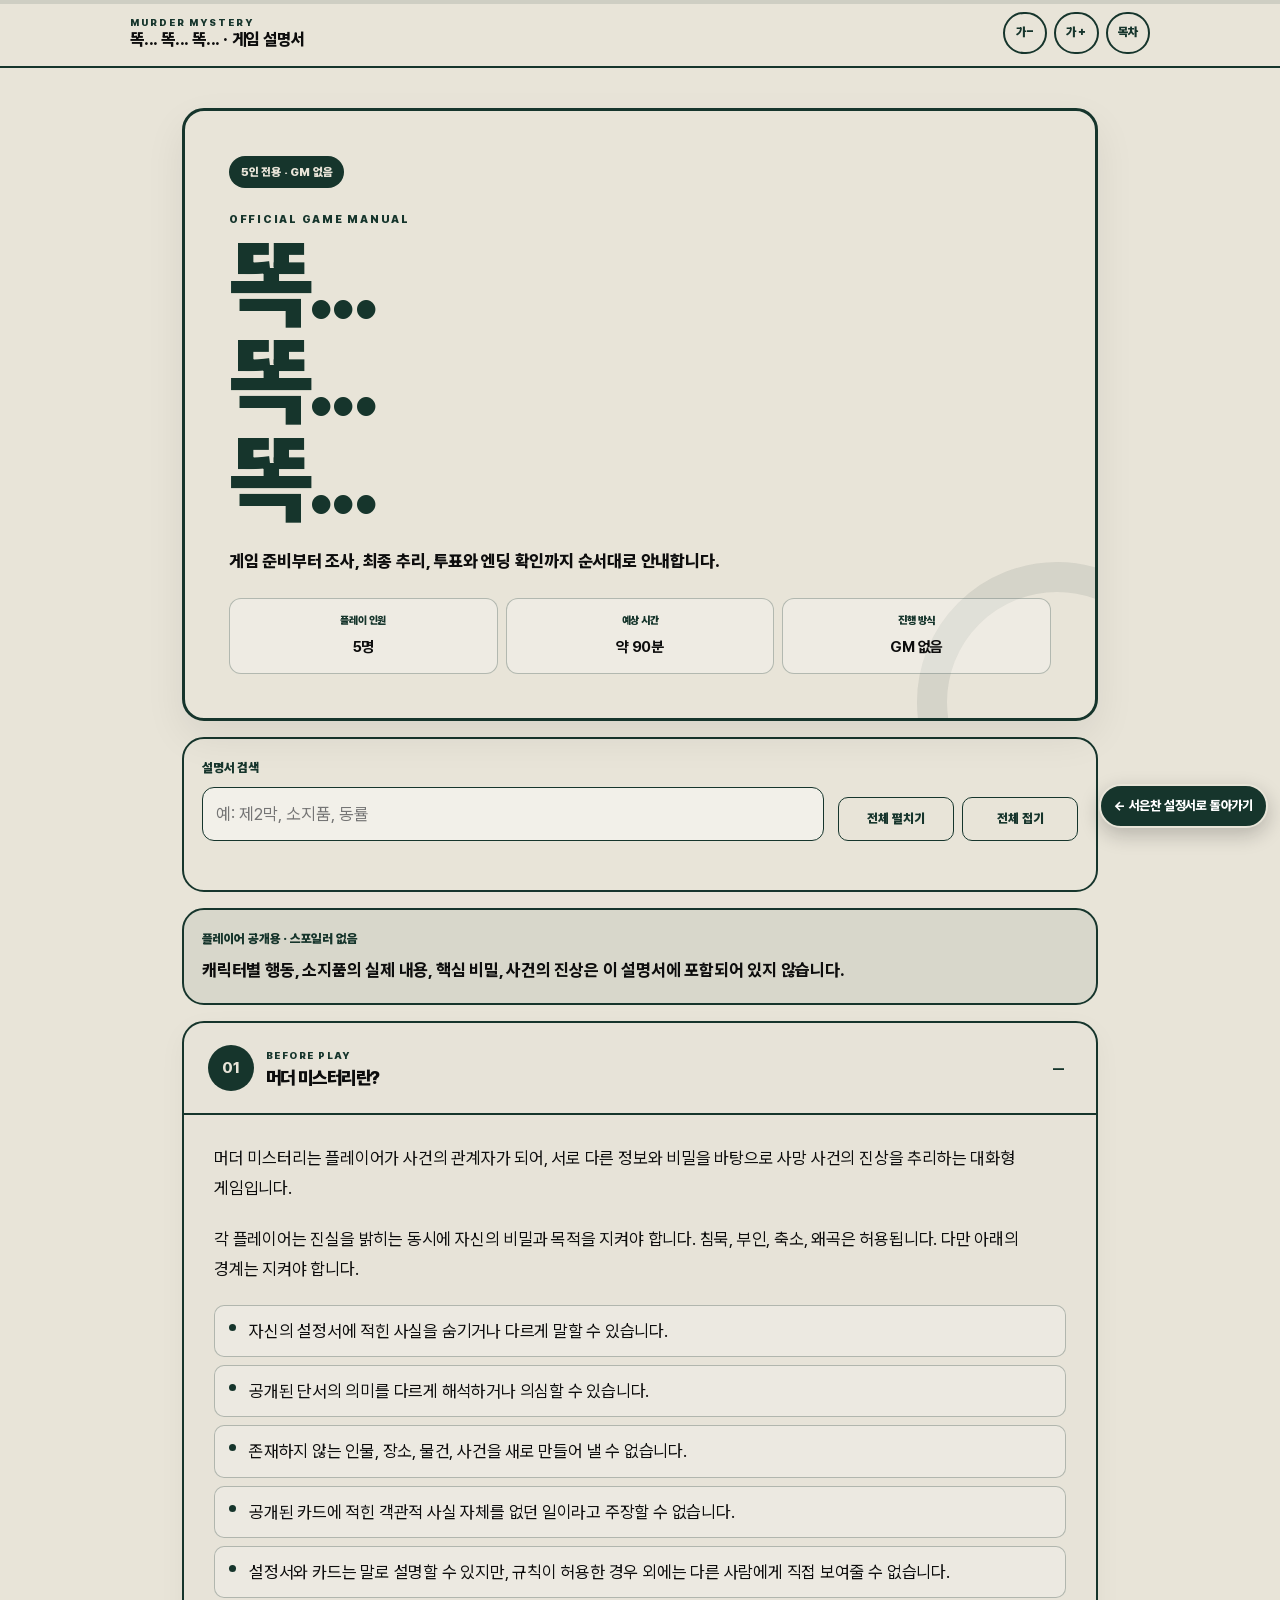
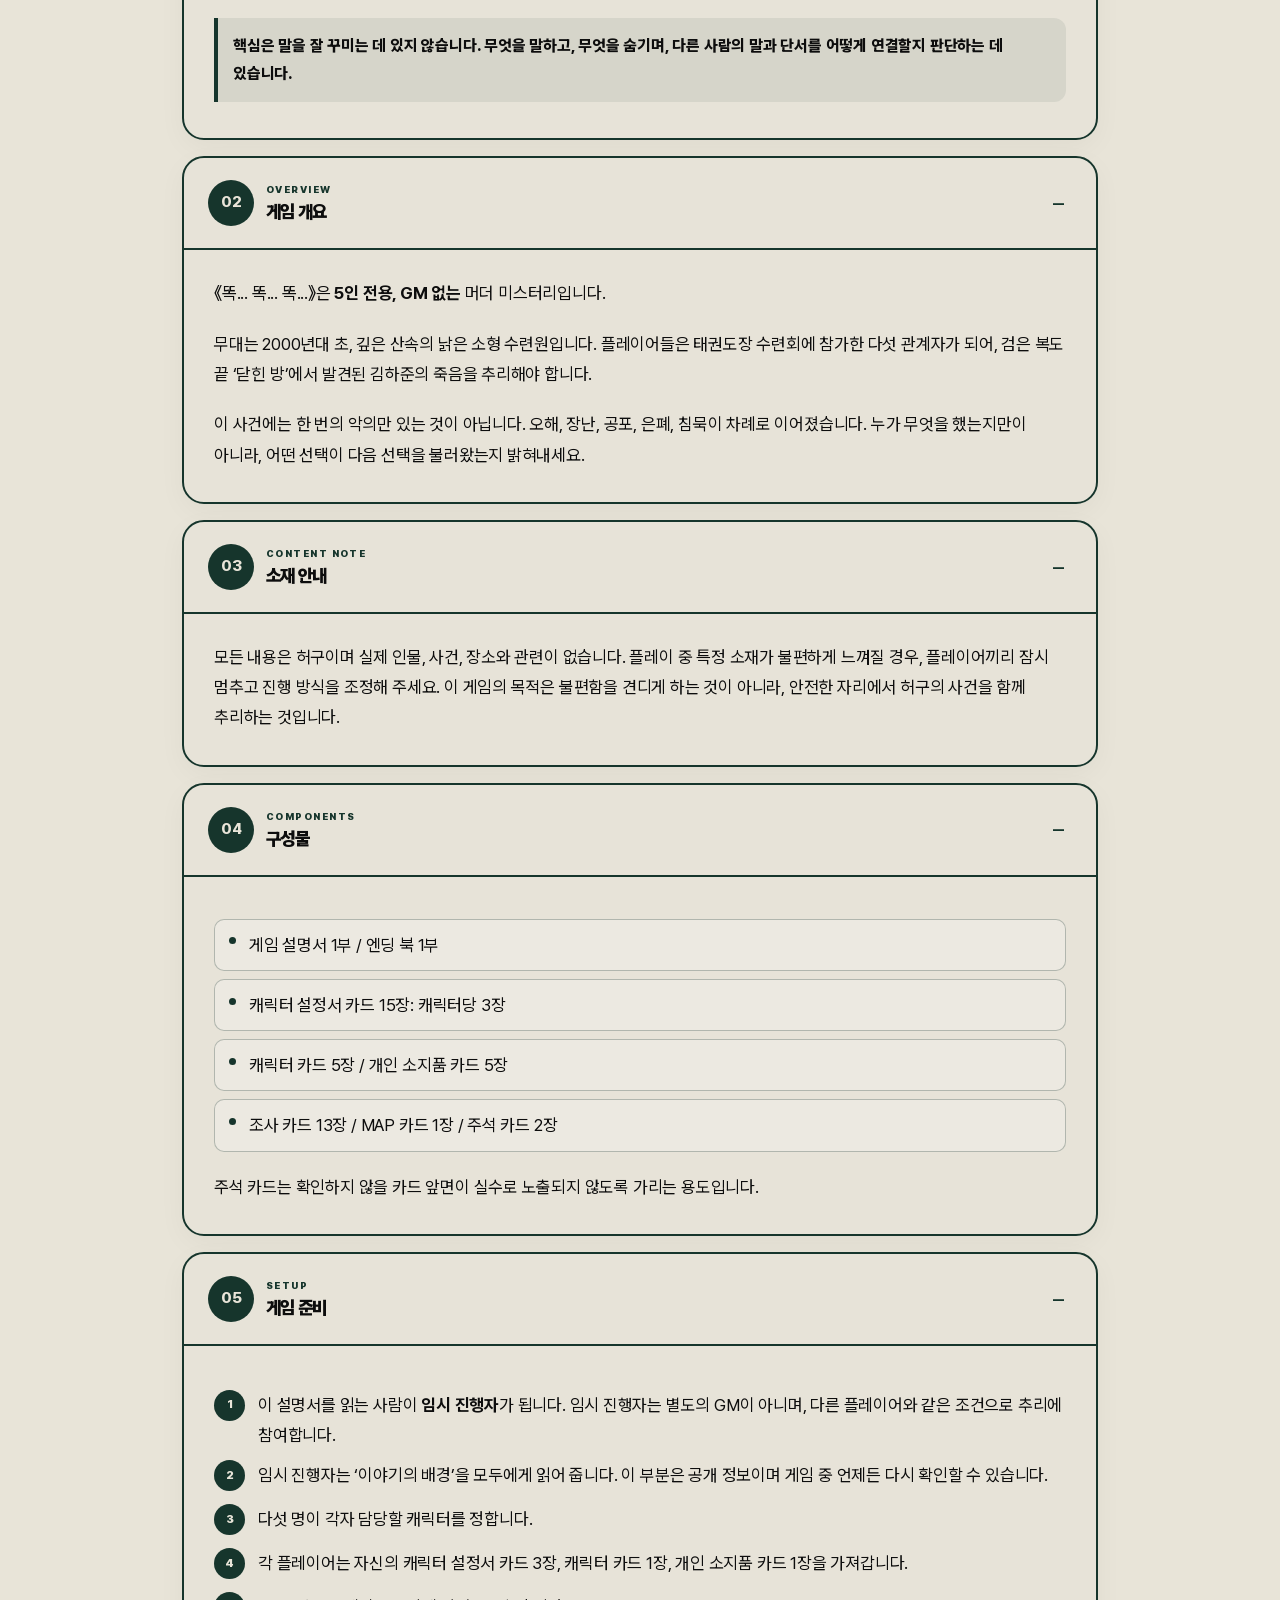
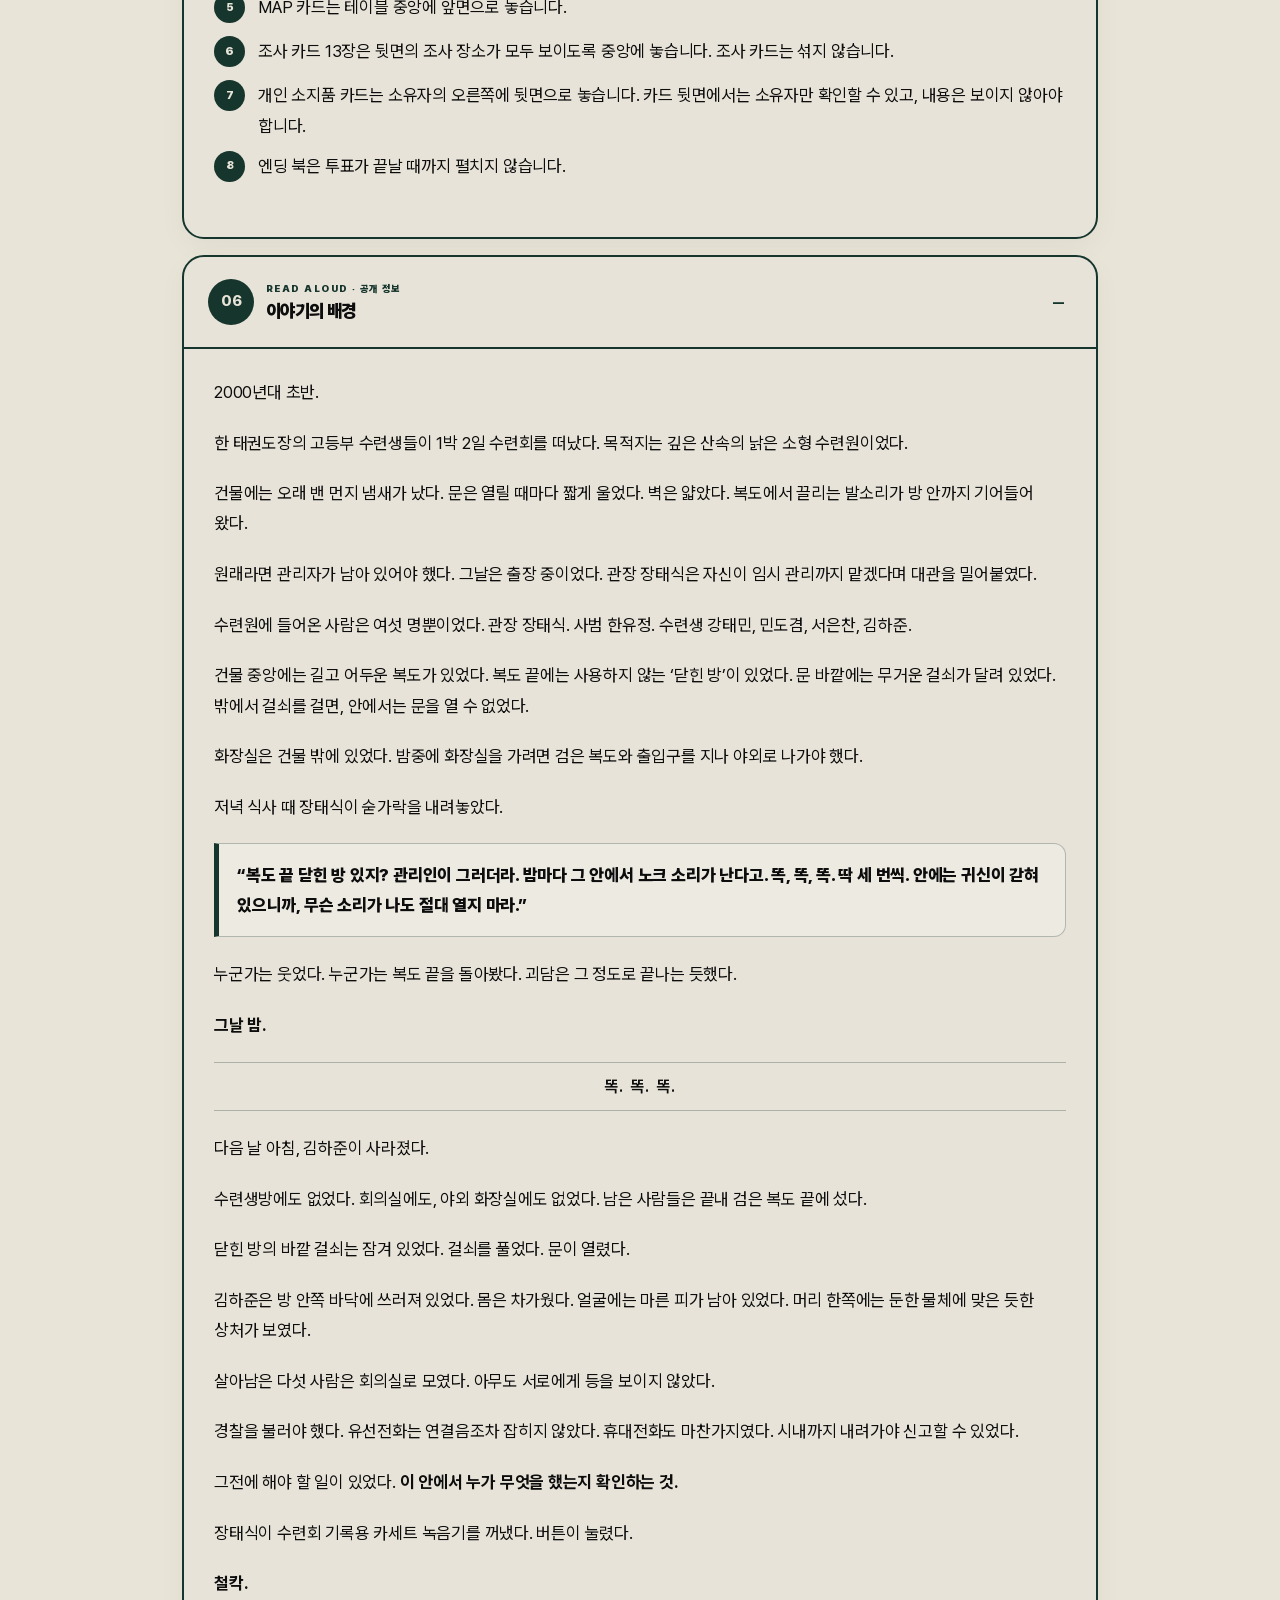
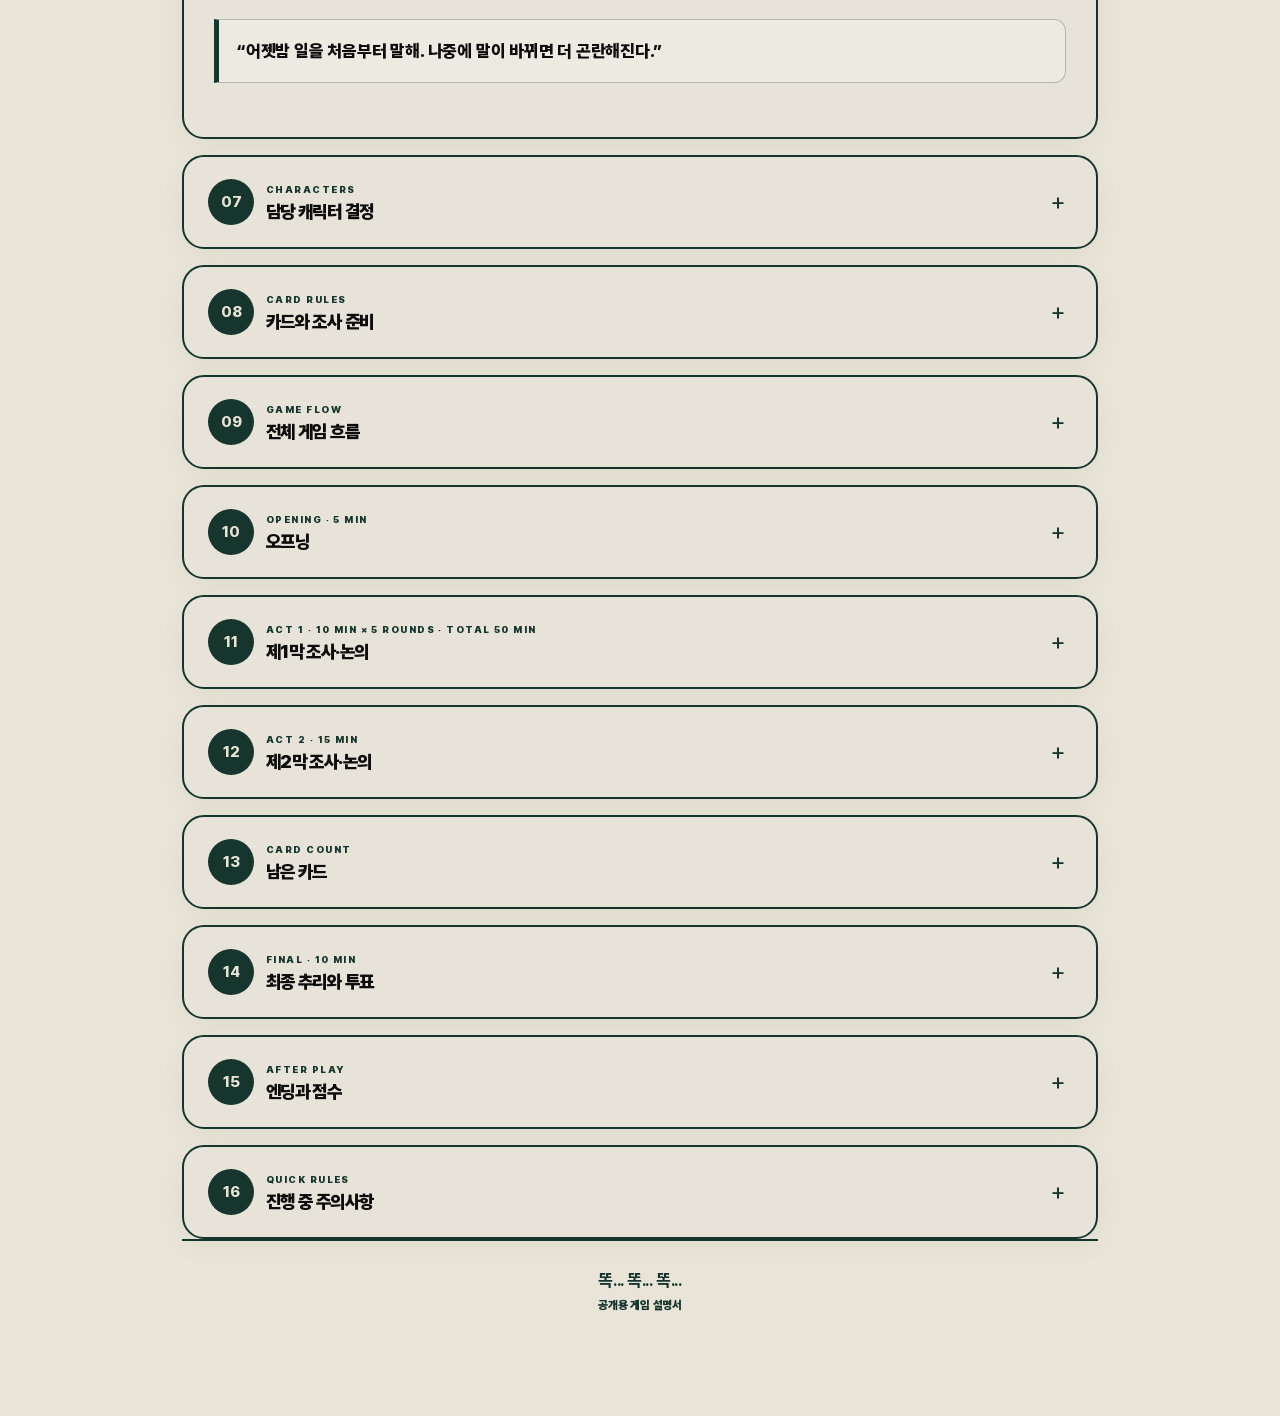
==== game-guide/index.html @ 7aa177e6 "Add files via upload" ====
<!DOCTYPE html>
<html lang="ko">
<head>
  <meta charset="UTF-8">
  <meta name="viewport" content="width=device-width, initial-scale=1, viewport-fit=cover">
  <meta name="theme-color" content="#E8E4D8">
  <meta name="color-scheme" content="light">
  <meta name="robots" content="noindex,nofollow,noarchive,nosnippet">
  <title>똑... 똑... 똑... | 게임 설명서</title>
  <meta name="description" content="5인용 GM 없는 머더 미스터리 《똑... 똑... 똑...》 공개용 모바일 게임 설명서">
  <link rel="stylesheet" href="style.css">
</head>
<body>
  <a class="character-return" id="characterReturn" href="../index.html?from=guide" aria-label="서은찬 설정서로 돌아가기">← 서은찬 설정서로 돌아가기</a>
  <div class="scroll-progress" aria-hidden="true"><div class="scroll-progress__bar" id="scrollProgress"></div></div>
  <header class="site-header">
    <div class="site-header__inner">
      <div class="brand"><span class="brand__eyebrow">MURDER MYSTERY</span><h1 class="brand__title">똑... 똑... 똑... · 게임 설명서</h1></div>
      <div class="header-actions" aria-label="읽기 설정">
        <button class="icon-button" id="fontDown" type="button" aria-label="글자 크기 줄이기">가−</button>
        <button class="icon-button" id="fontUp" type="button" aria-label="글자 크기 키우기">가＋</button>
        <button class="icon-button" id="menuToggle" type="button" aria-expanded="false" aria-controls="quickNav">목차</button>
      </div>
    </div>
  </header>
  <nav class="quick-nav" id="quickNav" aria-label="빠른 이동"><a href="#murder-mystery">머더 미스터리란?</a>
<a href="#overview">게임 개요</a>
<a href="#content-note">소재 안내</a>
<a href="#components">구성물</a>
<a href="#setup">게임 준비</a>
<a href="#story">이야기의 배경</a>
<a href="#characters">담당 캐릭터 결정</a>
<a href="#cards">카드와 조사 준비</a>
<a href="#flow">전체 게임 흐름</a>
<a href="#opening">오프닝</a>
<a href="#act-one">제1막 조사·논의</a>
<a href="#act-two">제2막 조사·논의</a>
<a href="#remaining">남은 카드</a>
<a href="#deduction-vote">최종 추리와 투표</a>
<a href="#ending-score">엔딩과 점수</a>
<a href="#important-rules">진행 중 주의사항</a></nav>
  <main class="page-shell">
    <section class="manual-hero">
      <span class="manual-hero__badge">5인 전용 · GM 없음</span>
      <p class="manual-hero__eyebrow">OFFICIAL GAME MANUAL</p>
      <h2>똑...<br>똑...<br>똑...</h2>
      <p class="manual-hero__subtitle">게임 준비부터 조사, 최종 추리, 투표와 엔딩 확인까지 순서대로 안내합니다.</p>
      <div class="manual-summary">
        <div><span>플레이 인원</span><strong>5명</strong></div>
        <div><span>예상 시간</span><strong>약 90분</strong></div>
        <div><span>진행 방식</span><strong>GM 없음</strong></div>
      </div>
    </section>
    <section class="manual-tools" aria-label="설명서 도구">
      <label class="search-box" for="manualSearch"><span>설명서 검색</span><input id="manualSearch" type="search" placeholder="예: 제2막, 소지품, 동률"></label>
      <div class="tool-buttons"><button id="expandAll" type="button">전체 펼치기</button><button id="collapseAll" type="button">전체 접기</button></div>
      <p class="search-status" id="searchStatus" aria-live="polite"></p>
    </section>
    <section class="important-note">
      <strong>플레이어 공개용 · 스포일러 없음</strong>
      <p>캐릭터별 행동, 소지품의 실제 내용, 핵심 비밀, 사건의 진상은 이 설명서에 포함되어 있지 않습니다.</p>
    </section>
    <div id="manualSections">
      <article class="manual-section" id="murder-mystery">
        <button class="section-toggle" type="button" aria-expanded="true" aria-controls="murder-mystery-content">
          <span class="section-number">01</span>
          <span class="section-title-group">
            <span class="section-kicker">BEFORE PLAY</span>
            <span class="section-title">머더 미스터리란?</span>
          </span>
          <span class="toggle-mark" aria-hidden="true">−</span>
        </button>
        <div class="section-content" id="murder-mystery-content">
          <div class="prose">
        <p>머더 미스터리는 플레이어가 사건의 관계자가 되어, 서로 다른 정보와 비밀을 바탕으로 사망 사건의 진상을 추리하는 대화형 게임입니다.</p>
        <p>각 플레이어는 진실을 밝히는 동시에 자신의 비밀과 목적을 지켜야 합니다. 침묵, 부인, 축소, 왜곡은 허용됩니다. 다만 아래의 경계는 지켜야 합니다.</p>
        <ul class="manual-list">
          <li>자신의 설정서에 적힌 사실을 숨기거나 다르게 말할 수 있습니다.</li>
          <li>공개된 단서의 의미를 다르게 해석하거나 의심할 수 있습니다.</li>
          <li>존재하지 않는 인물, 장소, 물건, 사건을 새로 만들어 낼 수 없습니다.</li>
          <li>공개된 카드에 적힌 객관적 사실 자체를 없던 일이라고 주장할 수 없습니다.</li>
          <li>설정서와 카드는 말로 설명할 수 있지만, 규칙이 허용한 경우 외에는 다른 사람에게 직접 보여줄 수 없습니다.</li>
        </ul>
        <div class="rule-callout">핵심은 말을 잘 꾸미는 데 있지 않습니다. 무엇을 말하고, 무엇을 숨기며, 다른 사람의 말과 단서를 어떻게 연결할지 판단하는 데 있습니다.</div></div>
        </div>
      </article>

      <article class="manual-section" id="overview">
        <button class="section-toggle" type="button" aria-expanded="true" aria-controls="overview-content">
          <span class="section-number">02</span>
          <span class="section-title-group">
            <span class="section-kicker">OVERVIEW</span>
            <span class="section-title">게임 개요</span>
          </span>
          <span class="toggle-mark" aria-hidden="true">−</span>
        </button>
        <div class="section-content" id="overview-content">
          <div class="prose">
        <p>《똑... 똑... 똑...》은 <strong>5인 전용, GM 없는</strong> 머더 미스터리입니다.</p>
        <p>무대는 2000년대 초, 깊은 산속의 낡은 소형 수련원입니다. 플레이어들은 태권도장 수련회에 참가한 다섯 관계자가 되어, 검은 복도 끝 ‘닫힌 방’에서 발견된 김하준의 죽음을 추리해야 합니다.</p>
        <p>이 사건에는 한 번의 악의만 있는 것이 아닙니다. 오해, 장난, 공포, 은폐, 침묵이 차례로 이어졌습니다. 누가 무엇을 했는지만이 아니라, 어떤 선택이 다음 선택을 불러왔는지 밝혀내세요.</p></div>
        </div>
      </article>

      <article class="manual-section" id="content-note">
        <button class="section-toggle" type="button" aria-expanded="true" aria-controls="content-note-content">
          <span class="section-number">03</span>
          <span class="section-title-group">
            <span class="section-kicker">CONTENT NOTE</span>
            <span class="section-title">소재 안내</span>
          </span>
          <span class="toggle-mark" aria-hidden="true">−</span>
        </button>
        <div class="section-content" id="content-note-content">
          <div class="prose">
        <p>모든 내용은 허구이며 실제 인물, 사건, 장소와 관련이 없습니다. 플레이 중 특정 소재가 불편하게 느껴질 경우, 플레이어끼리 잠시 멈추고 진행 방식을 조정해 주세요. 이 게임의 목적은 불편함을 견디게 하는 것이 아니라, 안전한 자리에서 허구의 사건을 함께 추리하는 것입니다.</p></div>
        </div>
      </article>

      <article class="manual-section" id="components">
        <button class="section-toggle" type="button" aria-expanded="true" aria-controls="components-content">
          <span class="section-number">04</span>
          <span class="section-title-group">
            <span class="section-kicker">COMPONENTS</span>
            <span class="section-title">구성물</span>
          </span>
          <span class="toggle-mark" aria-hidden="true">−</span>
        </button>
        <div class="section-content" id="components-content">
          <div class="prose">
        <ul class="manual-list">
          <li>게임 설명서 1부 / 엔딩 북 1부</li>
          <li>캐릭터 설정서 카드 15장: 캐릭터당 3장</li>
          <li>캐릭터 카드 5장 / 개인 소지품 카드 5장</li>
          <li>조사 카드 13장 / MAP 카드 1장 / 주석 카드 2장</li>
        </ul>
        <p>주석 카드는 확인하지 않을 카드 앞면이 실수로 노출되지 않도록 가리는 용도입니다.</p></div>
        </div>
      </article>

      <article class="manual-section" id="setup">
        <button class="section-toggle" type="button" aria-expanded="true" aria-controls="setup-content">
          <span class="section-number">05</span>
          <span class="section-title-group">
            <span class="section-kicker">SETUP</span>
            <span class="section-title">게임 준비</span>
          </span>
          <span class="toggle-mark" aria-hidden="true">−</span>
        </button>
        <div class="section-content" id="setup-content">
          <div class="prose">
        <ol class="numbered-list">
          <li>이 설명서를 읽는 사람이 <strong>임시 진행자</strong>가 됩니다. 임시 진행자는 별도의 GM이 아니며, 다른 플레이어와 같은 조건으로 추리에 참여합니다.</li>
          <li>임시 진행자는 ‘이야기의 배경’을 모두에게 읽어 줍니다. 이 부분은 공개 정보이며 게임 중 언제든 다시 확인할 수 있습니다.</li>
          <li>다섯 명이 각자 담당할 캐릭터를 정합니다.</li>
          <li>각 플레이어는 자신의 캐릭터 설정서 카드 3장, 캐릭터 카드 1장, 개인 소지품 카드 1장을 가져갑니다.</li>
          <li>MAP 카드는 테이블 중앙에 앞면으로 놓습니다.</li>
          <li>조사 카드 13장은 뒷면의 조사 장소가 모두 보이도록 중앙에 놓습니다. 조사 카드는 섞지 않습니다.</li>
          <li>개인 소지품 카드는 소유자의 오른쪽에 뒷면으로 놓습니다. 카드 뒷면에서는 소유자만 확인할 수 있고, 내용은 보이지 않아야 합니다.</li>
          <li>엔딩 북은 투표가 끝날 때까지 펼치지 않습니다.</li>
        </ol></div>
        </div>
      </article>

      <article class="manual-section" id="story">
        <button class="section-toggle" type="button" aria-expanded="true" aria-controls="story-content">
          <span class="section-number">06</span>
          <span class="section-title-group">
            <span class="section-kicker">READ ALOUD · 공개 정보</span>
            <span class="section-title">이야기의 배경</span>
          </span>
          <span class="toggle-mark" aria-hidden="true">−</span>
        </button>
        <div class="section-content" id="story-content">
          <div class="prose">
        <div class="story">
          <p>2000년대 초반.</p>
          <p>한 태권도장의 고등부 수련생들이 1박 2일 수련회를 떠났다. 목적지는 깊은 산속의 낡은 소형 수련원이었다.</p>
          <p>건물에는 오래 밴 먼지 냄새가 났다. 문은 열릴 때마다 짧게 울었다. 벽은 얇았다. 복도에서 끌리는 발소리가 방 안까지 기어들어 왔다.</p>
          <p>원래라면 관리자가 남아 있어야 했다. 그날은 출장 중이었다. 관장 장태식은 자신이 임시 관리까지 맡겠다며 대관을 밀어붙였다.</p>
          <p>수련원에 들어온 사람은 여섯 명뿐이었다. 관장 장태식. 사범 한유정. 수련생 강태민, 민도겸, 서은찬, 김하준.</p>
          <p>건물 중앙에는 길고 어두운 복도가 있었다. 복도 끝에는 사용하지 않는 ‘닫힌 방’이 있었다. 문 바깥에는 무거운 걸쇠가 달려 있었다. 밖에서 걸쇠를 걸면, 안에서는 문을 열 수 없었다.</p>
          <p>화장실은 건물 밖에 있었다. 밤중에 화장실을 가려면 검은 복도와 출입구를 지나 야외로 나가야 했다.</p>
          <p>저녁 식사 때 장태식이 숟가락을 내려놓았다.</p>
          <blockquote>“복도 끝 닫힌 방 있지? 관리인이 그러더라. 밤마다 그 안에서 노크 소리가 난다고. 똑, 똑, 똑. 딱 세 번씩. 안에는 귀신이 갇혀 있으니까, 무슨 소리가 나도 절대 열지 마라.”</blockquote>
          <p>누군가는 웃었다. 누군가는 복도 끝을 돌아봤다. 괴담은 그 정도로 끝나는 듯했다.</p>
          <p><strong>그날 밤.</strong></p>
          <p class="story-knock" aria-label="똑. 똑. 똑.">똑. 똑. 똑.</p>
          <p>다음 날 아침, 김하준이 사라졌다.</p>
          <p>수련생방에도 없었다. 회의실에도, 야외 화장실에도 없었다. 남은 사람들은 끝내 검은 복도 끝에 섰다.</p>
          <p>닫힌 방의 바깥 걸쇠는 잠겨 있었다. 걸쇠를 풀었다. 문이 열렸다.</p>
          <p>김하준은 방 안쪽 바닥에 쓰러져 있었다. 몸은 차가웠다. 얼굴에는 마른 피가 남아 있었다. 머리 한쪽에는 둔한 물체에 맞은 듯한 상처가 보였다.</p>
          <p>살아남은 다섯 사람은 회의실로 모였다. 아무도 서로에게 등을 보이지 않았다.</p>
          <p>경찰을 불러야 했다. 유선전화는 연결음조차 잡히지 않았다. 휴대전화도 마찬가지였다. 시내까지 내려가야 신고할 수 있었다.</p>
          <p>그전에 해야 할 일이 있었다. <strong>이 안에서 누가 무엇을 했는지 확인하는 것.</strong></p>
          <p>장태식이 수련회 기록용 카세트 녹음기를 꺼냈다. 버튼이 눌렸다.</p>
          <p><strong>철칵.</strong></p>
          <blockquote>“어젯밤 일을 처음부터 말해. 나중에 말이 바뀌면 더 곤란해진다.”</blockquote>
        </div></div>
        </div>
      </article>

      <article class="manual-section" id="characters">
        <button class="section-toggle" type="button" aria-expanded="false" aria-controls="characters-content">
          <span class="section-number">07</span>
          <span class="section-title-group">
            <span class="section-kicker">CHARACTERS</span>
            <span class="section-title">담당 캐릭터 결정</span>
          </span>
          <span class="toggle-mark" aria-hidden="true">+</span>
        </button>
        <div class="section-content" id="characters-content" hidden>
          <div class="prose">
        <p>아래 다섯 캐릭터 중 각자 한 명을 담당합니다. 희망 캐릭터가 겹치면 상의하여 정하고, 합의가 어렵다면 무작위로 정합니다.</p>
        <ul class="manual-list">
          <li><strong>강태민</strong> / 남성 / 18세 / 태권도장 수련생 / 분위기를 주도하는 고등부 수련생</li>
          <li><strong>민도겸</strong> / 남성 / 18세 / 태권도장 수련생 / 중심 인물의 곁에서 조용히 분위기를 따르는 학생</li>
          <li><strong>서은찬</strong> / 남성 / 17세 / 태권도장 수련생 / 불안이 많고 주변의 눈치를 빠르게 읽는 학생</li>
          <li><strong>한유정</strong> / 여성 / 28세 / 태권도장 사범 / 수련생들을 가장 가까이에서 지도하는 사람</li>
          <li><strong>장태식</strong> / 남성 / 45세 / 태권도장 관장 / 수련회와 시설 안전을 책임진 인솔자</li>
        </ul></div>
        </div>
      </article>

      <article class="manual-section" id="cards">
        <button class="section-toggle" type="button" aria-expanded="false" aria-controls="cards-content">
          <span class="section-number">08</span>
          <span class="section-title-group">
            <span class="section-kicker">CARD RULES</span>
            <span class="section-title">카드와 조사 준비</span>
          </span>
          <span class="toggle-mark" aria-hidden="true">+</span>
        </button>
        <div class="section-content" id="cards-content" hidden>
          <div class="prose">
        <h3>캐릭터 설정서</h3><p>각 플레이어는 자신의 캐릭터 설정서 3장을 손에 들고 진행합니다. 설정서는 언제든 다시 읽을 수 있지만 다른 사람에게 직접 보여줄 수 없습니다.</p>
        <h3>캐릭터 카드</h3><p>오프닝의 첫 진술을 읽을 때만 확인합니다. 첫 진술은 문장을 바꾸지 말고 그대로 읽습니다.</p>
        <h3>개인 소지품 카드</h3><p>소유자만 언제든 확인할 수 있습니다. 다만 조사 대상으로 선택되기 전에는 카드 앞면을 공개하거나 다른 사람에게 보여줄 수 없습니다. 소지품의 내용을 말로 설명하거나 숨기거나 왜곡하는 것은 가능합니다.</p>
        <h3>조사 카드</h3><p>뒷면에는 조사할 장소나 대상의 이름만 적혀 있고, 카드 내용은 앞면에만 있습니다. 섞지 않고 모든 플레이어가 원하는 조사 대상을 고를 수 있도록 펼쳐 놓습니다.</p>
        <div class="rule-callout"><strong>조사 카드 13장 + 개인 소지품 카드 5장 = 조사 가능 카드 18장</strong></div></div>
        </div>
      </article>

      <article class="manual-section" id="flow">
        <button class="section-toggle" type="button" aria-expanded="false" aria-controls="flow-content">
          <span class="section-number">09</span>
          <span class="section-title-group">
            <span class="section-kicker">GAME FLOW</span>
            <span class="section-title">전체 게임 흐름</span>
          </span>
          <span class="toggle-mark" aria-hidden="true">+</span>
        </button>
        <div class="section-content" id="flow-content" hidden>
          <div class="prose">
        <div class="flow-box flow-box--timeline">
          <span>오프닝 <strong>5분</strong></span><span class="flow-box__act-one">제1막 <strong>10분 × 5회</strong><small>총 50분 · 5회 모두 진행</small></span><span>제2막 <strong>15분</strong></span><span>최종 추리 <strong>5분</strong></span><span>투표 <strong>5분</strong></span><span>엔딩·점수</span>
        </div>
        <p>제한 시간은 긴장을 위한 기준입니다. 전원이 동의하면 조금 조정할 수 있습니다.</p></div>
        </div>
      </article>

      <article class="manual-section" id="opening">
        <button class="section-toggle" type="button" aria-expanded="false" aria-controls="opening-content">
          <span class="section-number">10</span>
          <span class="section-title-group">
            <span class="section-kicker">OPENING · 5 MIN</span>
            <span class="section-title">오프닝</span>
          </span>
          <span class="toggle-mark" aria-hidden="true">+</span>
        </button>
        <div class="section-content" id="opening-content" hidden>
          <div class="prose">
        <ol class="numbered-list">
          <li>모두 자신의 캐릭터 설정서 3장을 조용히 읽습니다.</li>
          <li>설정서의 원문은 다른 플레이어에게 보여주거나 그대로 낭독하지 않습니다.</li>
          <li>설정서 확인이 끝나면 캐릭터 카드의 첫 진술을 순서대로 읽습니다.</li>
          <li>첫 진술은 김하준의 시신이 발견된 직후, 각 인물이 녹음기 앞에서 한 공개 진술입니다. 문장을 바꾸지 않습니다.</li>
          <li>모든 첫 진술이 끝나면 제1막 <strong>1회차</strong>를 시작합니다.</li>
        </ol></div>
        </div>
      </article>

      <article class="manual-section" id="act-one">
        <button class="section-toggle" type="button" aria-expanded="false" aria-controls="act-one-content">
          <span class="section-number">11</span>
          <span class="section-title-group">
            <span class="section-kicker">ACT 1 · 10 MIN × 5 ROUNDS · TOTAL 50 MIN</span>
            <span class="section-title">제1막 조사·논의</span>
          </span>
          <span class="toggle-mark" aria-hidden="true">+</span>
        </button>
        <div class="section-content" id="act-one-content" hidden>
          <div class="prose">
        <div class="act-one-alert" role="note" aria-label="제1막 반복 진행 안내">
          <strong>한 번만 진행하고 제2막으로 넘어가지 마세요.</strong>
          <span>아래의 <b>10분짜리 조사·논의를 담당자를 바꾸며 총 5회 반복</b>합니다. 제1막 전체 시간은 총 50분입니다.</span>
        </div>

        <h3 class="step-heading">제1막 전체 5회차</h3>
        <div class="round-repeat-grid" aria-label="제1막 1회차부터 5회차까지">
          <div class="round-repeat-item"><strong>1회차</strong><span>10분</span></div>
          <div class="round-repeat-item"><strong>2회차</strong><span>10분</span></div>
          <div class="round-repeat-item"><strong>3회차</strong><span>10분</span></div>
          <div class="round-repeat-item"><strong>4회차</strong><span>10분</span></div>
          <div class="round-repeat-item"><strong>5회차</strong><span>10분</span></div>
        </div>
        <p class="round-repeat-caption">첫 조사 담당자를 정한 뒤, 매 회차가 끝날 때마다 시계 방향의 다음 플레이어가 담당합니다. 다섯 명 모두 한 번씩 담당해야 합니다.</p>

        <h3 class="step-heading">한 회차 10분의 진행 순서</h3>
        <ol class="round-flow-list">
          <li><span class="flow-number" aria-hidden="true">1</span><span class="flow-text">이번 회차의 조사 담당자를 확인합니다.</span></li>
          <li><span class="flow-number" aria-hidden="true">2</span><span class="flow-text">조사 담당자가 조사 가능 카드 2장을 선택합니다.</span></li>
          <li><span class="flow-number" aria-hidden="true">3</span><span class="flow-text">선택한 두 카드를 즉시 전체 공개합니다.</span></li>
          <li><span class="flow-number" aria-hidden="true">4</span><span class="flow-text">10분 중 남은 시간 동안 자유롭게 논의합니다.</span></li>
          <li><span class="flow-number" aria-hidden="true">5</span><span class="flow-text">10분이 끝나면 다음 담당자로 바꾸어 새 회차를 시작합니다.</span></li>
        </ol>
        <p>각 조사 담당자는 아직 공개되지 않은 조사 가능 카드 2장을 고릅니다.</p>
        <ul class="manual-list">
          <li>조사 카드 2장을 선택할 수 있습니다.</li>
          <li>조사 카드 1장과 다른 사람의 개인 소지품 카드 1장을 선택할 수 있습니다.</li>
          <li>개인 소지품 카드 2장을 동시에 선택할 수 없습니다.</li>
          <li>자신의 개인 소지품 카드는 선택할 수 없습니다.</li>
        </ul>
        <p>선택한 두 카드는 즉시 전체 공개합니다. 공개된 카드는 테이블 중앙에 앞면으로 놓고 누구나 다시 확인할 수 있게 둡니다.</p>
        <p>카드 공개 뒤 남은 시간 동안 자유롭게 논의합니다. 공개 단서, 첫 진술, 서로의 말에 드러난 모순을 연결해 사건을 추리합니다.</p></div>
        <div class="act-one-exit" role="note">
          <strong>제2막으로 넘어가기 전 반드시 확인</strong>
          <span>① 5회차까지 모두 종료&nbsp;&nbsp; ② 다섯 명 모두 조사 담당 완료&nbsp;&nbsp; ③ 공개 카드 총 10장</span>
          <b>세 조건이 모두 충족되어야 제2막으로 이동합니다.</b>
        </div>
        </div>
      </article>

      <article class="manual-section" id="act-two">
        <button class="section-toggle" type="button" aria-expanded="false" aria-controls="act-two-content">
          <span class="section-number">12</span>
          <span class="section-title-group">
            <span class="section-kicker">ACT 2 · 15 MIN</span>
            <span class="section-title">제2막 조사·논의</span>
          </span>
          <span class="toggle-mark" aria-hidden="true">+</span>
        </button>
        <div class="section-content" id="act-two-content" hidden>
          <div class="prose">
        <div class="rule-callout"><strong>제1막 5회차를 모두 마치고, 전체 공개 카드가 총 10장인지 확인한 뒤 제2막을 시작합니다.</strong></div>
        <ol class="numbered-list">
          <li>첫 조사 담당자부터 시계 방향으로 아직 확인되지 않은 조사 가능 카드 1장을 골라 자기 앞에 뒷면으로 가져옵니다.</li>
          <li>앞선 플레이어가 가져간 카드는 다시 선택할 수 없습니다.</li>
          <li>다섯 명의 선택이 모두 끝난 뒤, 각자 가져온 카드 앞면을 개인적으로 확인합니다.</li>
          <li>가져온 카드는 전체 공개하거나 다른 플레이어에게 직접 보여줄 수 없습니다.</li>
          <li>카드 내용을 말로 설명하는 것은 가능하며, 숨기거나 왜곡하거나 거짓말할 수도 있습니다.</li>
        </ol>
        <div class="rule-callout">다른 사람의 개인 소지품을 가져왔다면 원래 소유자도 내용을 알고 있습니다. 제2막 정보는 ‘선택한 사람만 아는 정보’가 아니라 <strong>전체에게 공개되지 않은 정보</strong>입니다.</div></div>
        </div>
      </article>

      <article class="manual-section" id="remaining">
        <button class="section-toggle" type="button" aria-expanded="false" aria-controls="remaining-content">
          <span class="section-number">13</span>
          <span class="section-title-group">
            <span class="section-kicker">CARD COUNT</span>
            <span class="section-title">남은 카드</span>
          </span>
          <span class="toggle-mark" aria-hidden="true">+</span>
        </button>
        <div class="section-content" id="remaining-content" hidden>
          <div class="prose">
        <div class="flow-box"><span>전체 <strong>18장</strong></span><span>제1막 전체 공개 <strong>10장</strong></span><span>제2막 비공개 확인 <strong>5장</strong></span><span>끝까지 미확인 <strong>3장</strong></span></div>
        <p>마지막까지 확인되지 않은 3장은 게임 종료 전까지 볼 수 없습니다.</p>
        <p>카드 선택 자체도 추리의 일부입니다. 모든 조합이 같은 난도로 이어지는 것은 아니므로, 이미 나온 정보와 연결되는 장소와 소지품을 신중히 선택해야 합니다.</p></div>
        </div>
      </article>

      <article class="manual-section" id="deduction-vote">
        <button class="section-toggle" type="button" aria-expanded="false" aria-controls="deduction-vote-content">
          <span class="section-number">14</span>
          <span class="section-title-group">
            <span class="section-kicker">FINAL · 10 MIN</span>
            <span class="section-title">최종 추리와 투표</span>
          </span>
          <span class="toggle-mark" aria-hidden="true">+</span>
        </button>
        <div class="section-content" id="deduction-vote-content" hidden>
          <div class="prose">
        <h3>최종 추리 · 5분</h3>
        <p>제2막 조사 / 논의가 끝나면 최종 추리를 진행한다. 제한 시간은 5분이다. 이 시간에는 더 이상 카드를 선택하지 않는다. 플레이어들은 지금까지 나온 정보를 바탕으로 마지막 논의를 한다. 최종 추리가 끝나면 투표로 넘어간다.</p>
        <h3>투표 · 5분</h3>
        <p>김하준의 사망에 가장 직접적인 원인을 만들고, 그를 살릴 수 있었던 마지막 가능성을 끊은 <strong>‘최종 책임자’ 한 명</strong>을 지목합니다. 어느 인물도 이 기준에 해당하지 않고 순수한 사고사라고 판단한다면 ‘사고사’에 투표할 수 있습니다.</p>
        <p>원한다면 투표 직전 각자 최종 추리를 1분 이내로 말합니다. 투표는 동시에 공개합니다.</p>
        <div class="rule-callout">동률이면 동률 대상만 두고 3분간 재논의한 뒤 재투표합니다. 다시 동률이면 제1막의 첫 조사 담당자가 동률 대상 중 하나를 최종 지목합니다.</div></div>
        </div>
      </article>

      <article class="manual-section" id="ending-score">
        <button class="section-toggle" type="button" aria-expanded="false" aria-controls="ending-score-content">
          <span class="section-number">15</span>
          <span class="section-title-group">
            <span class="section-kicker">AFTER PLAY</span>
            <span class="section-title">엔딩과 점수</span>
          </span>
          <span class="toggle-mark" aria-hidden="true">+</span>
        </button>
        <div class="section-content" id="ending-score-content" hidden>
          <div class="prose">
        <h3>엔딩 확인</h3>
        <ol class="numbered-list">
          <li>최종 지목 대상에 해당하는 엔딩을 읽습니다.</li>
          <li>반드시 ‘사건의 진실’과 ‘주요 단서 해설’을 이어서 읽습니다.</li>
          <li>각자 숨긴 비밀, 제2막에서 확인한 카드, 공개되지 않은 개인 소지품을 자유롭게 밝히며 사건을 되짚습니다.</li>
        </ol>
        <h3>점수 계산 · 선택 규칙</h3>
        <p>점수는 사건의 진실을 확인한 뒤 각 설정서의 목적을 기준으로 계산합니다.</p>
        <p>‘특정 인물에게 핵심 비밀 두 가지가 모두 들키지 않는다’는 목표는 두 비밀이 모두 정확히 간파되었을 때만 실패합니다. 상대가 0개 또는 1개만 알아냈다면 성공입니다. 문장을 그대로 맞힐 필요는 없지만, 비밀이 사건에서 어떤 의미였는지 설명할 수 있어야 ‘간파’로 인정합니다.</p>
        <p>가장 높은 점수를 얻은 플레이어가 ‘최고 추리자’입니다. 동점은 공동 우승입니다.</p></div>
        </div>
      </article>

      <article class="manual-section" id="important-rules">
        <button class="section-toggle" type="button" aria-expanded="false" aria-controls="important-rules-content">
          <span class="section-number">16</span>
          <span class="section-title-group">
            <span class="section-kicker">QUICK RULES</span>
            <span class="section-title">진행 중 주의사항</span>
          </span>
          <span class="toggle-mark" aria-hidden="true">+</span>
        </button>
        <div class="section-content" id="important-rules-content" hidden>
          <div class="prose">
        <ul class="manual-list">
          <li>설정서와 비공개 카드는 직접 보여주지 않습니다.</li>
          <li>공개 카드의 존재와 객관적 문구는 부정할 수 없습니다. 해석과 책임은 얼마든지 다툴 수 있습니다.</li>
          <li>새로운 인물, 통로, 물건, 초자연 현상을 즉석에서 만들지 않습니다.</li>
          <li>자신의 비밀을 숨길 수 있지만, 게임 밖의 개인정보나 실제 경험을 연기에 끌어오지 않습니다.</li>
          <li>투표는 ‘가장 수상한 사람’이 아니라 사망의 결정적 흐름을 만든 최종 책임자를 고르는 절차입니다.</li>
        </ul></div>
        </div>
      </article></div>
    <section class="no-results" id="noResults" hidden><strong>검색 결과가 없습니다.</strong><p>다른 단어로 검색하거나 검색어를 지워 주세요.</p></section>
    <footer class="site-footer"><strong>똑... 똑... 똑...</strong><p>공개용 게임 설명서</p></footer>
  </main>
  <button class="back-to-top" id="backToTop" type="button" tabindex="-1" aria-hidden="true" aria-label="맨 위로 이동" title="맨 위로">↑</button>
  <script src="script.js"></script>
</body>
</html>
---- game-guide/style.css ----
@font-face {
  font-family: "Pretendard";
  src: url("PretendardVariable.woff2") format("woff2-variations");
  font-style: normal;
  font-weight: 100 900;
  font-display: swap;
}

.character-return {
  position: fixed;
  right: 12px;
  bottom: calc(72px + env(safe-area-inset-bottom, 0px));
  z-index: 90;
  display: inline-flex;
  align-items: center;
  min-height: 44px;
  padding: 9px 13px;
  color: #fff;
  background: #16352C;
  border: 2px solid #E8E4D8;
  border-radius: 999px;
  box-shadow: 0 7px 20px rgba(13, 13, 13, .22);
  font-size: 13px;
  font-weight: 800;
  line-height: 1.2;
  text-decoration: none;
}

:root {
  --paper: #E8E4D8;
  --ink: #0D0D0D;
  --navy: #16352C;
  --navy-soft: rgba(22, 53, 44, 0.09);
  --navy-mid: rgba(22, 53, 44, 0.28);
  --shadow: 0 16px 40px rgba(11, 11, 11, 0.07);
  --body-size: 17px;
  --radius-lg: 22px;
  --radius-md: 14px;
  --safe-bottom: env(safe-area-inset-bottom, 0px);
}

* { box-sizing: border-box; }

html {
  scroll-behavior: smooth;
  scroll-padding-top: 112px;
}

body {
  margin: 0;
  min-width: 320px;
  color: var(--ink);
  background: var(--paper);
  font-family: "Pretendard", sans-serif;
  font-size: var(--body-size);
  line-height: 1.78;
  letter-spacing: -0.012em;
  word-break: keep-all;
  overflow-wrap: break-word;
}

button, input, a {
  font-family: "Pretendard", sans-serif;
  -webkit-tap-highlight-color: transparent;
}
button, input { font: inherit; }

.scroll-progress {
  position: fixed;
  inset: 0 0 auto;
  z-index: 1000;
  height: 4px;
  background: rgba(22, 53, 44, 0.12);
}

.scroll-progress__bar {
  width: 0;
  height: 100%;
  background: var(--navy);
}

.site-header {
  position: sticky;
  top: 0;
  z-index: 100;
  padding: 12px 14px;
  padding-top: max(12px, env(safe-area-inset-top));
  background: rgba(232, 228, 216, 0.94);
  border-bottom: 2px solid var(--navy);
  backdrop-filter: blur(14px);
  -webkit-backdrop-filter: blur(14px);
}

.site-header__inner {
  width: min(100%, 1020px);
  margin: 0 auto;
  display: flex;
  align-items: center;
  justify-content: space-between;
  gap: 12px;
}

.brand { min-width: 0; }

.brand__eyebrow {
  display: block;
  color: var(--navy);
  font-size: 0.6rem;
  font-weight: 900;
  letter-spacing: 0.2em;
  line-height: 1.2;
}

.brand__title {
  margin: 2px 0 0;
  font-size: 1.04rem;
  font-weight: 800;
  line-height: 1.15;
}

.header-actions {
  display: flex;
  flex: 0 0 auto;
  gap: 7px;
}

.icon-button {
  min-width: 44px;
  min-height: 42px;
  padding: 8px 10px;
  color: var(--navy);
  background: transparent;
  border: 2px solid var(--navy);
  border-radius: 999px;
  font-size: 0.75rem;
  font-weight: 900;
  cursor: pointer;
}

.icon-button:active {
  color: var(--paper);
  background: var(--navy);
}

.icon-button:disabled {
  opacity: .38;
  cursor: not-allowed;
}

.quick-nav {
  position: fixed;
  top: 76px;
  left: 14px;
  right: 14px;
  z-index: 90;
  display: none;
  grid-template-columns: repeat(2, minmax(0, 1fr));
  gap: 8px;
  width: min(calc(100% - 28px), 720px);
  max-height: min(68vh, 600px);
  margin: 0 auto;
  padding: 12px;
  overflow-y: auto;
  background: var(--paper);
  border: 2px solid var(--navy);
  border-radius: var(--radius-md);
  box-shadow: var(--shadow);
}

.quick-nav.is-open { display: grid; }

.quick-nav a {
  display: flex;
  align-items: center;
  justify-content: center;
  min-height: 44px;
  padding: 8px 10px;
  color: var(--ink);
  background: rgba(255, 255, 255, 0.3);
  border: 1px solid var(--navy-mid);
  border-radius: 10px;
  font-size: 0.78rem;
  font-weight: 850;
  text-align: center;
  text-decoration: none;
}

.page-shell {
  width: min(100%, 960px);
  margin: 0 auto;
  padding: 20px 14px 58px;
}

.manual-hero {
  position: relative;
  overflow: hidden;
  padding: 30px 20px 26px;
  background: var(--paper);
  border: 3px solid var(--navy);
  border-radius: var(--radius-lg);
  box-shadow: var(--shadow);
}

.manual-hero::after {
  content: "";
  position: absolute;
  width: 220px;
  height: 220px;
  right: -102px;
  bottom: -124px;
  border: 30px solid var(--navy-soft);
  border-radius: 50%;
}

.manual-hero__badge {
  position: relative;
  z-index: 1;
  display: inline-flex;
  padding: 6px 12px;
  color: var(--paper);
  background: var(--navy);
  border-radius: 999px;
  font-size: 0.72rem;
  font-weight: 900;
}

.manual-hero__eyebrow {
  position: relative;
  z-index: 1;
  margin: 22px 0 0;
  color: var(--navy);
  font-size: 0.68rem;
  font-weight: 900;
  letter-spacing: 0.16em;
}

.manual-hero h2 {
  position: relative;
  z-index: 1;
  margin: 5px 0 0;
  color: var(--navy);
  font-size: clamp(2.8rem, 14vw, 6.1rem);
  font-weight: 900;
  line-height: 1;
  letter-spacing: -0.065em;
}

.manual-hero__subtitle {
  position: relative;
  z-index: 1;
  max-width: 650px;
  margin: 18px 0 0;
  font-weight: 800;
}

.manual-summary {
  position: relative;
  z-index: 1;
  display: grid;
  grid-template-columns: repeat(3, minmax(0, 1fr));
  gap: 8px;
  margin-top: 22px;
}

.manual-summary div {
  padding: 13px 8px;
  background: rgba(255, 255, 255, 0.28);
  border: 1px solid var(--navy-mid);
  border-radius: 12px;
  text-align: center;
}

.manual-summary span {
  display: block;
  color: var(--navy);
  font-size: 0.66rem;
  font-weight: 900;
}

.manual-summary strong {
  display: block;
  margin-top: 3px;
  font-size: 0.94rem;
}

.manual-tools,
.important-note {
  margin-top: 16px;
  padding: 18px;
  background: var(--paper);
  border: 2px solid var(--navy);
  border-radius: var(--radius-lg);
}

.search-box { display: block; }

.search-box span {
  display: block;
  margin-bottom: 7px;
  color: var(--navy);
  font-size: 0.78rem;
  font-weight: 900;
}

.search-box input {
  width: 100%;
  min-height: 48px;
  padding: 11px 13px;
  color: var(--ink);
  background: rgba(255, 255, 255, 0.42);
  border: 1.5px solid var(--navy);
  border-radius: 12px;
  outline: none;
}

.search-box input:focus {
  box-shadow: 0 0 0 3px rgba(22, 53, 44, 0.14);
}

.tool-buttons {
  display: grid;
  grid-template-columns: 1fr 1fr;
  gap: 8px;
  margin-top: 10px;
}

.tool-buttons button {
  min-height: 44px;
  color: var(--navy);
  background: transparent;
  border: 1.5px solid var(--navy);
  border-radius: 10px;
  font-size: 0.8rem;
  font-weight: 900;
  cursor: pointer;
}

.search-status {
  min-height: 1.4em;
  margin: 10px 0 0;
  font-size: 0.75rem;
  font-weight: 750;
  color: var(--ink);
}

.important-note {
  background: rgba(22, 53, 44, 0.075);
}

.important-note strong {
  display: block;
  color: var(--navy);
  font-size: 0.78rem;
  font-weight: 900;
}

.important-note p {
  margin: 5px 0 0;
  font-weight: 750;
}

.manual-section {
  margin-top: 16px;
  background: rgba(232, 228, 216, 0.97);
  border: 2px solid var(--navy);
  border-radius: var(--radius-lg);
  box-shadow: 0 8px 28px rgba(11, 11, 11, 0.04);
  overflow: hidden;
}

.manual-section[hidden] { display: none; }

.section-toggle {
  width: 100%;
  display: grid;
  grid-template-columns: 46px minmax(0, 1fr) 28px;
  gap: 12px;
  align-items: center;
  padding: 18px;
  color: var(--ink);
  background: transparent;
  border: 0;
  text-align: left;
  cursor: pointer;
}

.section-number {
  display: grid;
  place-items: center;
  width: 46px;
  height: 46px;
  color: var(--paper);
  background: var(--navy);
  border-radius: 50%;
  font-size: 0.95rem;
  font-weight: 800;
}

.section-title-group { min-width: 0; }

.section-kicker {
  display: block;
  color: var(--navy);
  font-size: 0.6rem;
  font-weight: 900;
  letter-spacing: 0.15em;
}

.section-title {
  display: block;
  margin-top: 2px;
  font-size: 1.12rem;
  font-weight: 900;
  line-height: 1.35;
  letter-spacing: -0.035em;
}

.toggle-mark {
  color: var(--navy);
  font-size: 1.5rem;
  text-align: center;
}

.section-content {
  border-top: 2px solid var(--navy);
}

.section-content[hidden] { display: none; }

.prose {
  padding: 22px 18px 24px;
}

.prose p {
  margin: 0 0 1.2em;
}

.prose p:last-child { margin-bottom: 0; }

.prose blockquote {
  margin: 18px 0 22px;
  padding: 16px 16px 16px 18px;
  background: rgba(255, 255, 255, 0.26);
  border: 1px solid var(--navy-mid);
  border-left: 5px solid var(--navy);
  border-radius: 0 12px 12px 0;
  font-weight: 850;
}

.manual-list {
  margin: 14px 0 20px;
  padding: 0;
  list-style: none;
}

.manual-list li {
  position: relative;
  margin-top: 8px;
  padding: 10px 12px 10px 34px;
  background: rgba(255, 255, 255, 0.23);
  border: 1px solid var(--navy-mid);
  border-radius: 10px;
}

.manual-list li::before {
  content: "";
  position: absolute;
  left: 14px;
  top: 1.05em;
  width: 7px;
  height: 7px;
  background: var(--navy);
  border-radius: 50%;
}

.character-line,
.rule-line {
  padding: 11px 13px;
  background: rgba(255, 255, 255, 0.25);
  border-left: 4px solid var(--navy);
  border-radius: 0 10px 10px 0;
}

.note-line {
  margin-top: 8px !important;
  padding: 10px 12px;
  color: var(--navy);
  background: rgba(22, 53, 44, 0.07);
  border-radius: 10px;
  font-size: 0.88em;
  font-weight: 800;
}

.step-heading,
.chance-heading {
  margin: 25px 0 11px;
  color: var(--navy);
  font-size: 1.02rem;
  line-height: 1.4;
}

.chance-heading {
  padding-bottom: 8px;
  border-bottom: 1px solid var(--navy-mid);
}

/* 제1막 한 회차의 1~5단계 진행 순서 */
.round-flow-list {
  position: relative;
  margin: 22px 0;
  padding: 0;
  list-style: none;
  counter-reset: flow-step;
}

.round-flow-list::before {
  content: "";
  position: absolute;
  top: 28px;
  bottom: 28px;
  left: 25px;
  width: 3px;
  background: rgba(22, 53, 44, 0.22);
  border-radius: 999px;
}

.round-flow-list li {
  position: relative;
  display: grid;
  grid-template-columns: 52px minmax(0, 1fr);
  gap: 13px;
  align-items: center;
  min-height: 68px;
  margin-top: 12px;
  padding: 11px 14px 11px 8px;
  background: rgba(255, 255, 255, 0.3);
  border: 1.5px solid var(--navy-mid);
  border-radius: 14px;
}

.flow-number {
  position: relative;
  z-index: 1;
  display: grid;
  place-items: center;
  width: 46px;
  height: 46px;
  color: var(--paper);
  background: var(--navy);
  border: 4px solid var(--paper);
  border-radius: 50%;
  font-size: 1.05rem;
  font-weight: 900;
  box-shadow: 0 0 0 1px var(--navy);
}

.flow-text {
  font-weight: 850;
  line-height: 1.55;
}

.round-flow-notes {
  margin-top: 18px;
  padding-top: 4px;
  border-top: 1px solid var(--navy-mid);
}

.act-one-alert {
  margin: 4px 0 24px;
  padding: 18px 17px;
  color: var(--ink);
  background: rgba(22, 53, 44, 0.1);
  border: 3px solid var(--navy);
  border-radius: 15px;
  box-shadow: 0 7px 0 rgba(22, 53, 44, 0.12);
}

.act-one-alert > strong,
.act-one-alert > span {
  display: block;
}

.act-one-alert > strong {
  color: var(--navy);
  font-size: 1.06rem;
  font-weight: 900;
  line-height: 1.45;
}

.act-one-alert > span {
  margin-top: 7px;
  line-height: 1.7;
}

.round-repeat-grid {
  position: relative;
  display: grid;
  grid-template-columns: repeat(5, minmax(0, 1fr));
  gap: 7px;
  margin: 12px 0 10px;
}

.round-repeat-item {
  position: relative;
  z-index: 1;
  min-width: 0;
  padding: 12px 4px 10px;
  color: var(--ink);
  background: var(--paper);
  border: 2px solid var(--navy);
  border-radius: 11px;
  text-align: center;
}

.round-repeat-item strong,
.round-repeat-item span {
  display: block;
}

.round-repeat-item strong {
  color: var(--navy);
  font-size: 0.84rem;
  font-weight: 900;
  line-height: 1.3;
}

.round-repeat-item span {
  margin-top: 3px;
  font-size: 0.72rem;
  font-weight: 800;
  line-height: 1.3;
}

.round-repeat-caption {
  margin: 10px 0 22px !important;
  color: var(--navy);
  font-size: 0.88em;
  font-weight: 800;
  line-height: 1.65;
}

.act-one-exit {
  margin: 0 20px 24px;
  padding: 16px;
  color: var(--paper);
  background: var(--navy);
  border: 2px solid var(--navy);
  border-radius: 14px;
}

.act-one-exit > strong,
.act-one-exit > span,
.act-one-exit > b {
  display: block;
}

.act-one-exit > strong {
  font-size: 1rem;
  font-weight: 900;
}

.act-one-exit > span {
  margin-top: 8px;
  font-size: 0.86rem;
  font-weight: 650;
  line-height: 1.7;
}

.act-one-exit > b {
  margin-top: 8px;
  padding-top: 8px;
  border-top: 1px solid rgba(232, 228, 216, 0.55);
  font-size: 0.9rem;
  font-weight: 900;
}

.no-results {
  margin-top: 16px;
  padding: 24px;
  text-align: center;
  background: var(--paper);
  border: 2px dashed var(--navy);
  border-radius: var(--radius-lg);
  font-weight: 850;
}

.back-to-top {
  position: fixed;
  right: 16px;
  bottom: calc(16px + var(--safe-bottom));
  z-index: 80;
  display: grid;
  place-items: center;
  width: 50px;
  height: 50px;
  color: var(--paper);
  background: var(--navy);
  border: 2px solid var(--paper);
  border-radius: 50%;
  box-shadow: 0 9px 22px rgba(22, 53, 44, 0.28);
  font-size: 1.2rem;
  font-weight: 900;
  cursor: pointer;
  opacity: 0;
  pointer-events: none;
  transform: translateY(8px);
  transition: 180ms ease;
}

.back-to-top.is-visible {
  opacity: 1;
  pointer-events: auto;
  transform: translateY(0);
}

.site-footer {
  padding: 24px 16px calc(28px + var(--safe-bottom));
  color: var(--navy);
  border-top: 2px solid var(--navy);
  text-align: center;
}

.site-footer p {
  margin: 0;
  font-size: 0.72rem;
  font-weight: 900;
}

@media (min-width: 600px) {
  .page-shell { padding: 30px 22px 72px; }
  .manual-hero { padding: 36px 32px 30px; }

  .manual-tools {
    display: grid;
    grid-template-columns: minmax(0, 1fr) auto;
    gap: 14px;
    align-items: end;
  }

  .tool-buttons {
    width: 240px;
    margin: 0;
  }

  .search-status {
    grid-column: 1 / -1;
    margin-top: 0;
  }

  .quick-nav {
    grid-template-columns: repeat(4, minmax(0, 1fr));
  }

  .section-toggle { padding: 22px 24px; }
  .prose { padding: 28px 30px 32px; }
}

@media (min-width: 900px) {
  :root { --body-size: 18px; }
  .page-shell { padding-top: 40px; }
  .manual-hero { padding: 44px; }
}

@media (max-width: 390px) {
  .brand__eyebrow { display: none; }
  .brand__title { font-size: 0.92rem; }
  .icon-button { min-width: 40px; padding-inline: 8px; }
  .manual-summary { grid-template-columns: 1fr; }

  .round-flow-list li {
    grid-template-columns: 46px minmax(0, 1fr);
    gap: 10px;
    padding-right: 10px;
  }

  .flow-number {
    width: 42px;
    height: 42px;
    font-size: 0.95rem;
  }

  .round-flow-list::before {
    left: 22px;
  }
}

@media (prefers-reduced-motion: reduce) {
  html { scroll-behavior: auto; }
  *, *::before, *::after {
    transition: none !important;
    animation: none !important;
  }
}


/* 《똑... 똑... 똑...》 전용 구성 요소 */
.prose h3 {
  margin: 1.6em 0 0.35em;
  color: var(--navy);
  font-size: 0.95em;
  font-weight: 900;
}

.prose h3 + p { margin-top: 0; }

.rule-callout {
  margin: 18px 0 4px;
  padding: 14px 15px;
  background: rgba(22, 53, 44, 0.08);
  border-left: 4px solid var(--navy);
  border-radius: 0 12px 12px 0;
  font-size: 0.92em;
  font-weight: 800;
}

.numbered-list {
  margin: 16px 0 20px;
  padding: 0;
  list-style: none;
  counter-reset: steps;
}

.numbered-list li {
  position: relative;
  min-height: 34px;
  margin-top: 10px;
  padding-left: 44px;
}

.numbered-list li::before {
  content: counter(steps);
  counter-increment: steps;
  position: absolute;
  top: 0;
  left: 0;
  display: grid;
  width: 31px;
  height: 31px;
  place-items: center;
  color: var(--paper);
  background: var(--navy);
  border-radius: 50%;
  font-size: 0.7rem;
  font-weight: 900;
}

.flow-box {
  display: grid;
  grid-template-columns: repeat(auto-fit, minmax(125px, 1fr));
  gap: 8px;
  margin: 18px 0 20px;
}

.flow-box > span,
.flow-box > strong {
  display: block;
  padding: 12px 9px;
  color: var(--ink);
  background: rgba(255, 255, 255, 0.28);
  border: 1px solid var(--navy-mid);
  border-radius: 11px;
  text-align: center;
}

.flow-box .flow-box__act-one {
  border-width: 2px;
  border-color: var(--navy);
  box-shadow: inset 0 0 0 1px var(--navy);
}

.flow-box__act-one small {
  display: block;
  margin-top: 4px;
  color: var(--navy);
  font-size: 0.72em;
  font-weight: 900;
  line-height: 1.4;
}

.story { font-family: "Pretendard", sans-serif; }

.story .story-knock {
  margin: 1.35em 0;
  padding: 0.55em 0;
  color: var(--ink);
  border-top: 1px solid var(--navy-mid);
  border-bottom: 1px solid var(--navy-mid);
  font-size: 0.96em;
  font-weight: 600;
  letter-spacing: 0.08em;
  text-align: center;
}

.site-footer strong, .site-footer p { display: block; }
.site-footer strong { font-family: "Pretendard", sans-serif; }
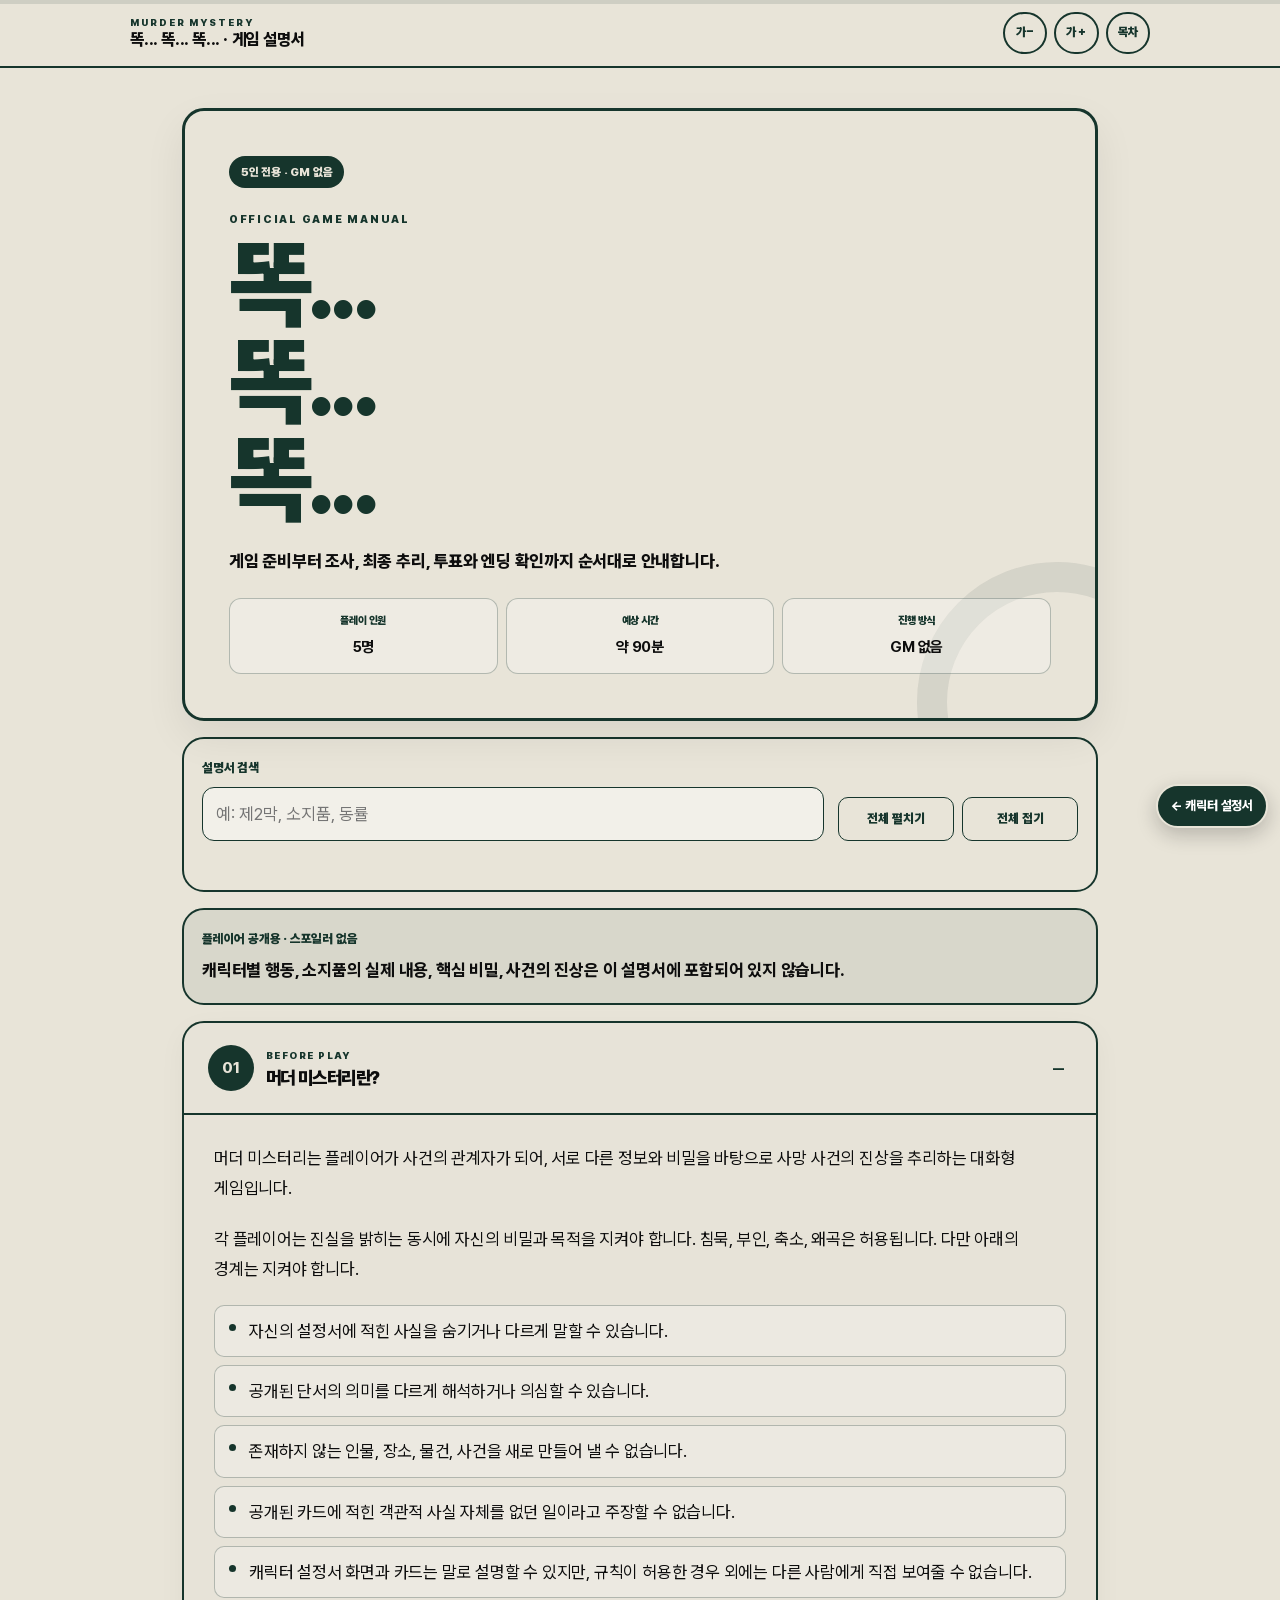
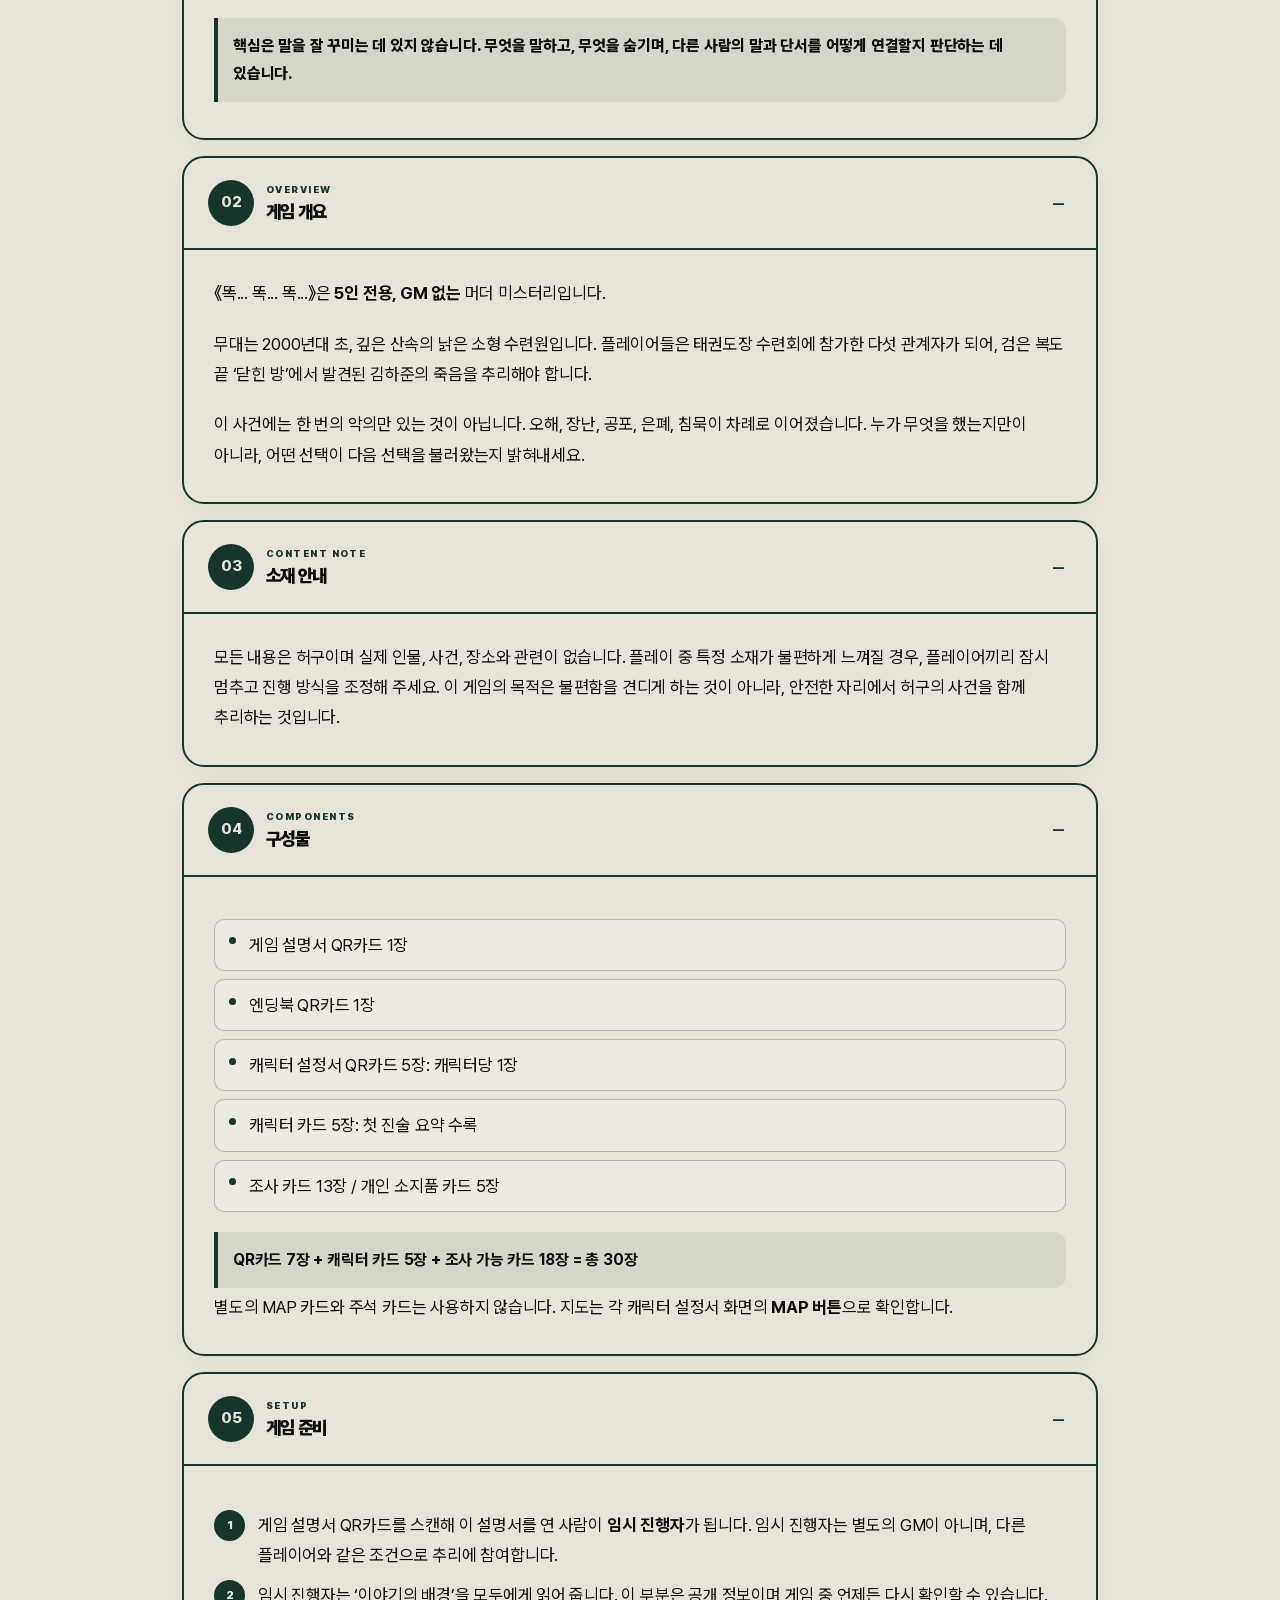
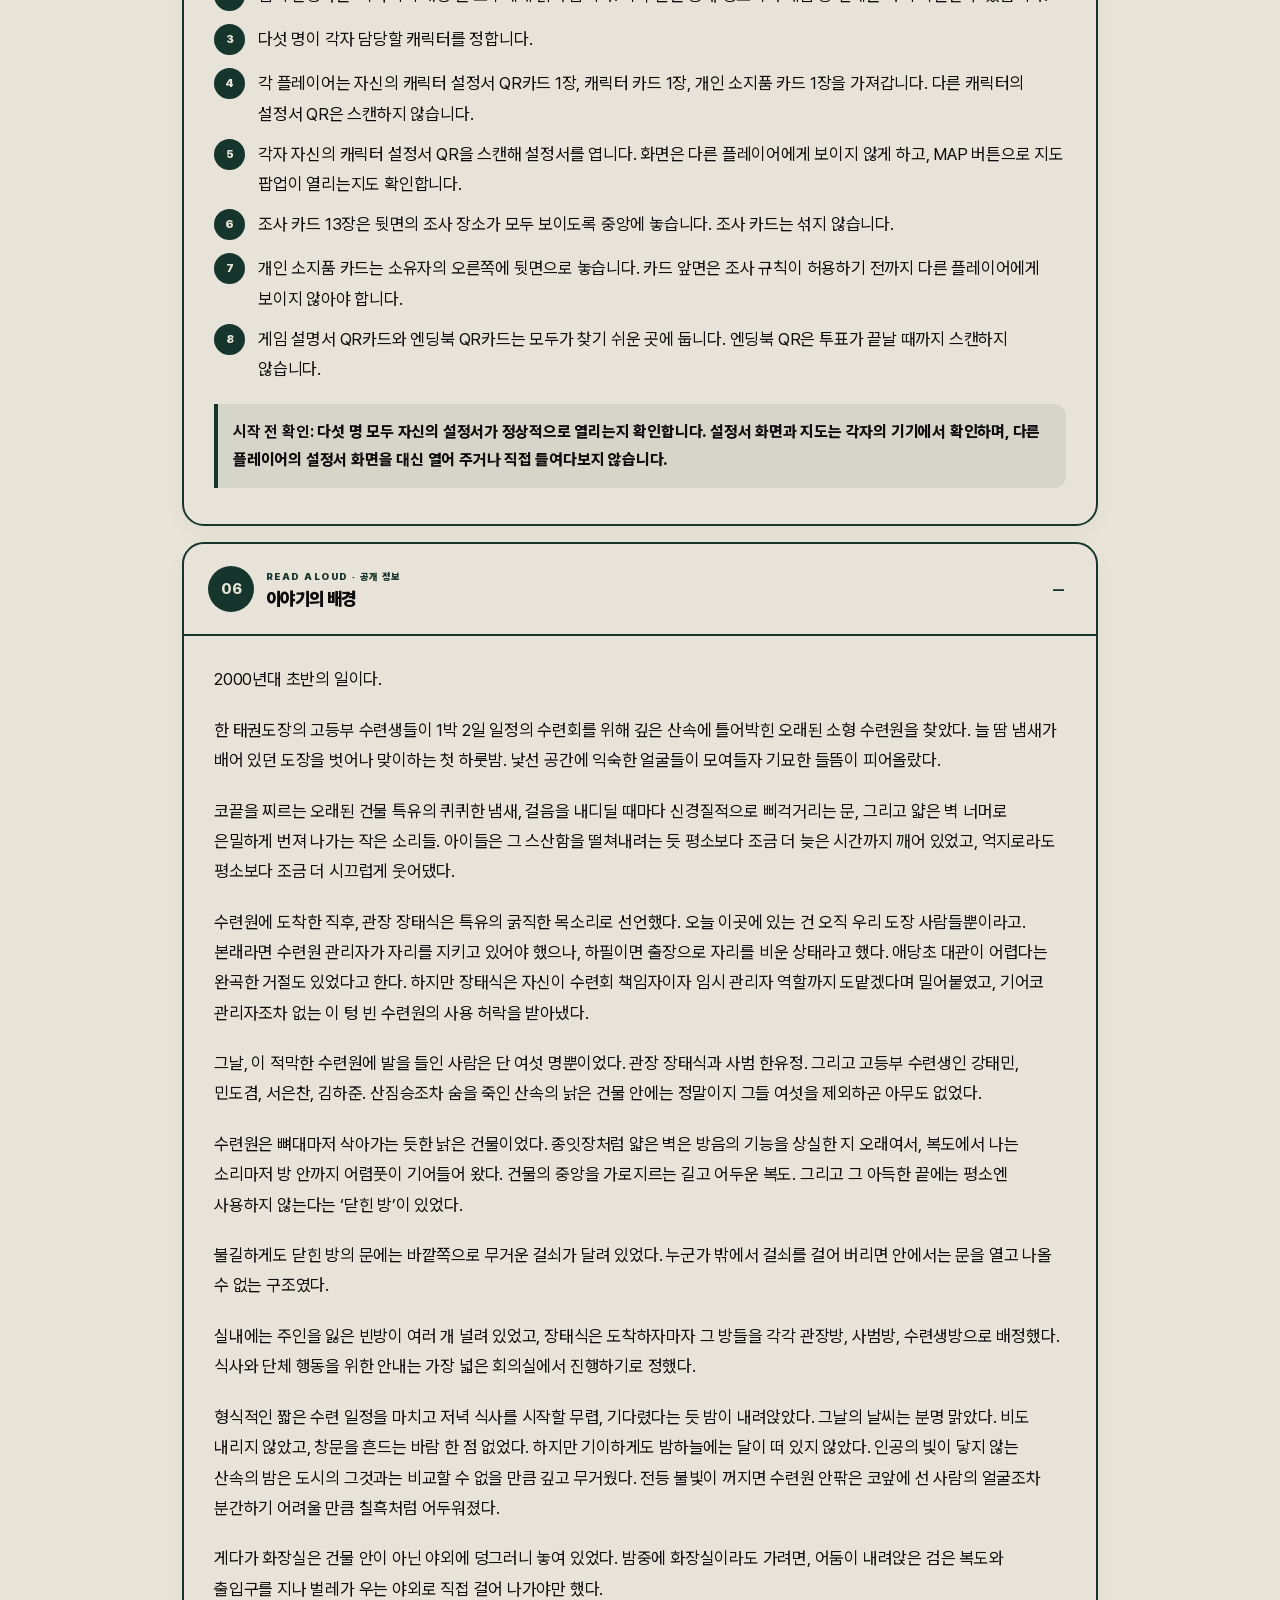
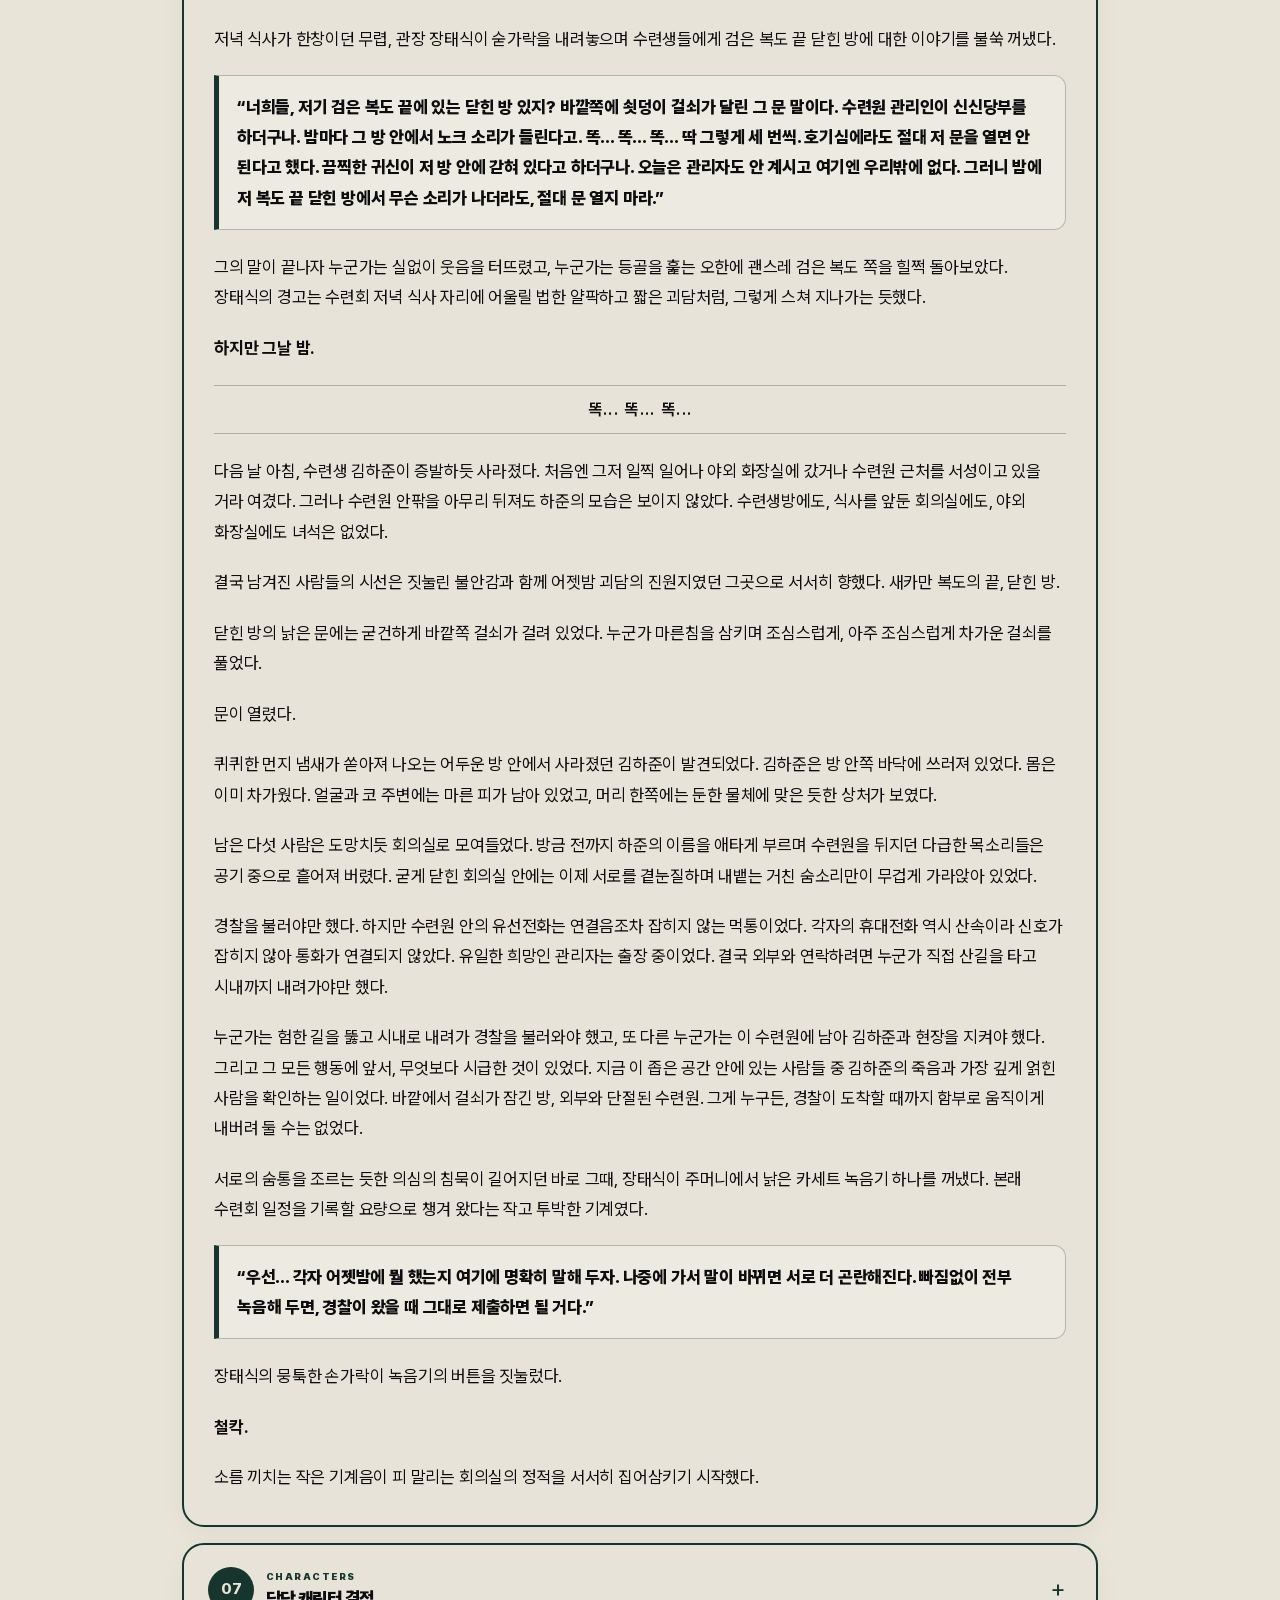
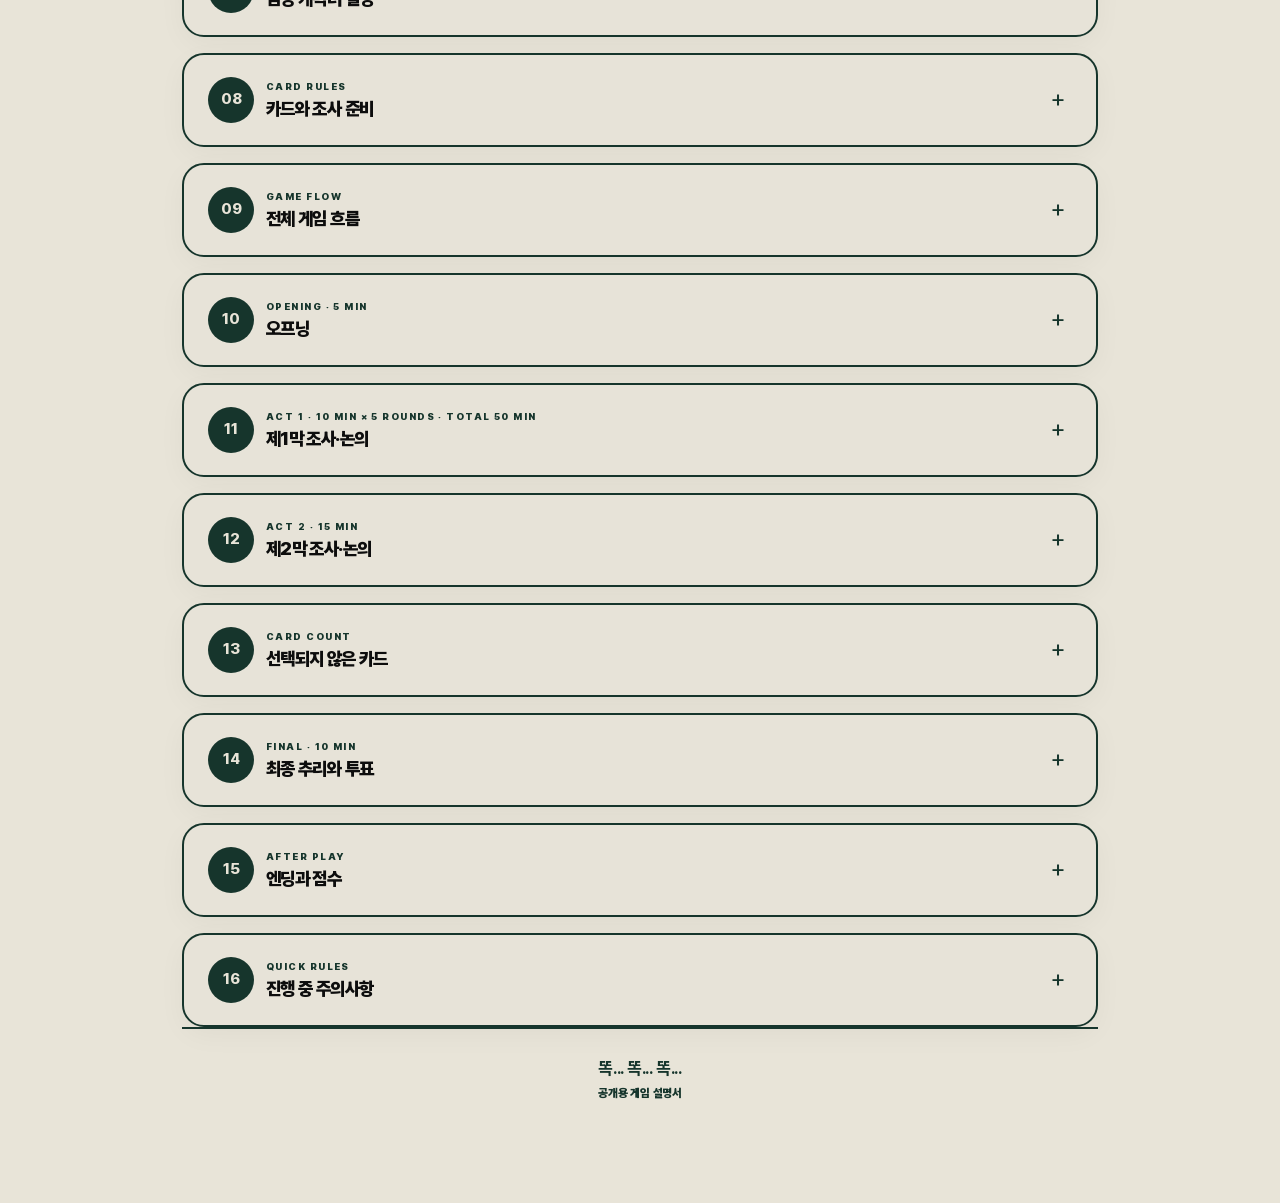
==== commit 8d549c87: "Add files via upload" ====
--- a/game-guide/index.html
+++ b/game-guide/index.html
@@ -11,7 +11,7 @@
   <link rel="stylesheet" href="style.css">
 </head>
 <body>
-  <a class="character-return" id="characterReturn" href="../index.html?from=guide" aria-label="서은찬 설정서로 돌아가기">← 서은찬 설정서로 돌아가기</a>
+  <a class="character-return" href="../index.html?from=guide" aria-label="캐릭터 설정서로 돌아가기">← 캐릭터 설정서</a>
   <div class="scroll-progress" aria-hidden="true"><div class="scroll-progress__bar" id="scrollProgress"></div></div>
   <header class="site-header">
     <div class="site-header__inner">
@@ -35,7 +35,7 @@
 <a href="#opening">오프닝</a>
 <a href="#act-one">제1막 조사·논의</a>
 <a href="#act-two">제2막 조사·논의</a>
-<a href="#remaining">남은 카드</a>
+<a href="#remaining">선택되지 않은 카드</a>
 <a href="#deduction-vote">최종 추리와 투표</a>
 <a href="#ending-score">엔딩과 점수</a>
 <a href="#important-rules">진행 중 주의사항</a></nav>
@@ -79,7 +79,7 @@
           <li>공개된 단서의 의미를 다르게 해석하거나 의심할 수 있습니다.</li>
           <li>존재하지 않는 인물, 장소, 물건, 사건을 새로 만들어 낼 수 없습니다.</li>
           <li>공개된 카드에 적힌 객관적 사실 자체를 없던 일이라고 주장할 수 없습니다.</li>
-          <li>설정서와 카드는 말로 설명할 수 있지만, 규칙이 허용한 경우 외에는 다른 사람에게 직접 보여줄 수 없습니다.</li>
+          <li>캐릭터 설정서 화면과 카드는 말로 설명할 수 있지만, 규칙이 허용한 경우 외에는 다른 사람에게 직접 보여줄 수 없습니다.</li>
         </ul>
         <div class="rule-callout">핵심은 말을 잘 꾸미는 데 있지 않습니다. 무엇을 말하고, 무엇을 숨기며, 다른 사람의 말과 단서를 어떻게 연결할지 판단하는 데 있습니다.</div></div>
         </div>
@@ -129,12 +129,14 @@
         <div class="section-content" id="components-content">
           <div class="prose">
         <ul class="manual-list">
-          <li>게임 설명서 1부 / 엔딩 북 1부</li>
-          <li>캐릭터 설정서 카드 15장: 캐릭터당 3장</li>
-          <li>캐릭터 카드 5장 / 개인 소지품 카드 5장</li>
-          <li>조사 카드 13장 / MAP 카드 1장 / 주석 카드 2장</li>
+          <li>게임 설명서 QR카드 1장</li>
+          <li>엔딩북 QR카드 1장</li>
+          <li>캐릭터 설정서 QR카드 5장: 캐릭터당 1장</li>
+          <li>캐릭터 카드 5장: 첫 진술 요약 수록</li>
+          <li>조사 카드 13장 / 개인 소지품 카드 5장</li>
         </ul>
-        <p>주석 카드는 확인하지 않을 카드 앞면이 실수로 노출되지 않도록 가리는 용도입니다.</p></div>
+        <div class="rule-callout"><strong>QR카드 7장 + 캐릭터 카드 5장 + 조사 가능 카드 18장 = 총 30장</strong></div>
+        <p>별도의 MAP 카드와 주석 카드는 사용하지 않습니다. 지도는 각 캐릭터 설정서 화면의 <strong>MAP 버튼</strong>으로 확인합니다.</p></div>
         </div>
       </article>
 
@@ -150,15 +152,16 @@
         <div class="section-content" id="setup-content">
           <div class="prose">
         <ol class="numbered-list">
-          <li>이 설명서를 읽는 사람이 <strong>임시 진행자</strong>가 됩니다. 임시 진행자는 별도의 GM이 아니며, 다른 플레이어와 같은 조건으로 추리에 참여합니다.</li>
+          <li>게임 설명서 QR카드를 스캔해 이 설명서를 연 사람이 <strong>임시 진행자</strong>가 됩니다. 임시 진행자는 별도의 GM이 아니며, 다른 플레이어와 같은 조건으로 추리에 참여합니다.</li>
           <li>임시 진행자는 ‘이야기의 배경’을 모두에게 읽어 줍니다. 이 부분은 공개 정보이며 게임 중 언제든 다시 확인할 수 있습니다.</li>
           <li>다섯 명이 각자 담당할 캐릭터를 정합니다.</li>
-          <li>각 플레이어는 자신의 캐릭터 설정서 카드 3장, 캐릭터 카드 1장, 개인 소지품 카드 1장을 가져갑니다.</li>
-          <li>MAP 카드는 테이블 중앙에 앞면으로 놓습니다.</li>
+          <li>각 플레이어는 자신의 캐릭터 설정서 QR카드 1장, 캐릭터 카드 1장, 개인 소지품 카드 1장을 가져갑니다. 다른 캐릭터의 설정서 QR은 스캔하지 않습니다.</li>
+          <li>각자 자신의 캐릭터 설정서 QR을 스캔해 설정서를 엽니다. 화면은 다른 플레이어에게 보이지 않게 하고, MAP 버튼으로 지도 팝업이 열리는지도 확인합니다.</li>
           <li>조사 카드 13장은 뒷면의 조사 장소가 모두 보이도록 중앙에 놓습니다. 조사 카드는 섞지 않습니다.</li>
-          <li>개인 소지품 카드는 소유자의 오른쪽에 뒷면으로 놓습니다. 카드 뒷면에서는 소유자만 확인할 수 있고, 내용은 보이지 않아야 합니다.</li>
-          <li>엔딩 북은 투표가 끝날 때까지 펼치지 않습니다.</li>
-        </ol></div>
+          <li>개인 소지품 카드는 소유자의 오른쪽에 뒷면으로 놓습니다. 카드 앞면은 조사 규칙이 허용하기 전까지 다른 플레이어에게 보이지 않아야 합니다.</li>
+          <li>게임 설명서 QR카드와 엔딩북 QR카드는 모두가 찾기 쉬운 곳에 둡니다. 엔딩북 QR은 투표가 끝날 때까지 스캔하지 않습니다.</li>
+        </ol>
+        <div class="rule-callout"><strong>시작 전 확인:</strong> 다섯 명 모두 자신의 설정서가 정상적으로 열리는지 확인합니다. 설정서 화면과 지도는 각자의 기기에서 확인하며, 다른 플레이어의 설정서 화면을 대신 열어 주거나 직접 들여다보지 않습니다.</div></div>
         </div>
       </article>
 
@@ -174,28 +177,34 @@
         <div class="section-content" id="story-content">
           <div class="prose">
         <div class="story">
-          <p>2000년대 초반.</p>
-          <p>한 태권도장의 고등부 수련생들이 1박 2일 수련회를 떠났다. 목적지는 깊은 산속의 낡은 소형 수련원이었다.</p>
-          <p>건물에는 오래 밴 먼지 냄새가 났다. 문은 열릴 때마다 짧게 울었다. 벽은 얇았다. 복도에서 끌리는 발소리가 방 안까지 기어들어 왔다.</p>
-          <p>원래라면 관리자가 남아 있어야 했다. 그날은 출장 중이었다. 관장 장태식은 자신이 임시 관리까지 맡겠다며 대관을 밀어붙였다.</p>
-          <p>수련원에 들어온 사람은 여섯 명뿐이었다. 관장 장태식. 사범 한유정. 수련생 강태민, 민도겸, 서은찬, 김하준.</p>
-          <p>건물 중앙에는 길고 어두운 복도가 있었다. 복도 끝에는 사용하지 않는 ‘닫힌 방’이 있었다. 문 바깥에는 무거운 걸쇠가 달려 있었다. 밖에서 걸쇠를 걸면, 안에서는 문을 열 수 없었다.</p>
-          <p>화장실은 건물 밖에 있었다. 밤중에 화장실을 가려면 검은 복도와 출입구를 지나 야외로 나가야 했다.</p>
-          <p>저녁 식사 때 장태식이 숟가락을 내려놓았다.</p>
-          <blockquote>“복도 끝 닫힌 방 있지? 관리인이 그러더라. 밤마다 그 안에서 노크 소리가 난다고. 똑, 똑, 똑. 딱 세 번씩. 안에는 귀신이 갇혀 있으니까, 무슨 소리가 나도 절대 열지 마라.”</blockquote>
-          <p>누군가는 웃었다. 누군가는 복도 끝을 돌아봤다. 괴담은 그 정도로 끝나는 듯했다.</p>
-          <p><strong>그날 밤.</strong></p>
-          <p class="story-knock" aria-label="똑. 똑. 똑.">똑. 똑. 똑.</p>
-          <p>다음 날 아침, 김하준이 사라졌다.</p>
-          <p>수련생방에도 없었다. 회의실에도, 야외 화장실에도 없었다. 남은 사람들은 끝내 검은 복도 끝에 섰다.</p>
-          <p>닫힌 방의 바깥 걸쇠는 잠겨 있었다. 걸쇠를 풀었다. 문이 열렸다.</p>
-          <p>김하준은 방 안쪽 바닥에 쓰러져 있었다. 몸은 차가웠다. 얼굴에는 마른 피가 남아 있었다. 머리 한쪽에는 둔한 물체에 맞은 듯한 상처가 보였다.</p>
-          <p>살아남은 다섯 사람은 회의실로 모였다. 아무도 서로에게 등을 보이지 않았다.</p>
-          <p>경찰을 불러야 했다. 유선전화는 연결음조차 잡히지 않았다. 휴대전화도 마찬가지였다. 시내까지 내려가야 신고할 수 있었다.</p>
-          <p>그전에 해야 할 일이 있었다. <strong>이 안에서 누가 무엇을 했는지 확인하는 것.</strong></p>
-          <p>장태식이 수련회 기록용 카세트 녹음기를 꺼냈다. 버튼이 눌렸다.</p>
+          <p>2000년대 초반의 일이다.</p>
+          <p>한 태권도장의 고등부 수련생들이 1박 2일 일정의 수련회를 위해 깊은 산속에 틀어박힌 오래된 소형 수련원을 찾았다. 늘 땀 냄새가 배어 있던 도장을 벗어나 맞이하는 첫 하룻밤. 낯선 공간에 익숙한 얼굴들이 모여들자 기묘한 들뜸이 피어올랐다.</p>
+          <p>코끝을 찌르는 오래된 건물 특유의 퀴퀴한 냄새, 걸음을 내디딜 때마다 신경질적으로 삐걱거리는 문, 그리고 얇은 벽 너머로 은밀하게 번져 나가는 작은 소리들. 아이들은 그 스산함을 떨쳐내려는 듯 평소보다 조금 더 늦은 시간까지 깨어 있었고, 억지로라도 평소보다 조금 더 시끄럽게 웃어댔다.</p>
+          <p>수련원에 도착한 직후, 관장 장태식은 특유의 굵직한 목소리로 선언했다. 오늘 이곳에 있는 건 오직 우리 도장 사람들뿐이라고. 본래라면 수련원 관리자가 자리를 지키고 있어야 했으나, 하필이면 출장으로 자리를 비운 상태라고 했다. 애당초 대관이 어렵다는 완곡한 거절도 있었다고 한다. 하지만 장태식은 자신이 수련회 책임자이자 임시 관리자 역할까지 도맡겠다며 밀어붙였고, 기어코 관리자조차 없는 이 텅 빈 수련원의 사용 허락을 받아냈다.</p>
+          <p>그날, 이 적막한 수련원에 발을 들인 사람은 단 여섯 명뿐이었다. 관장 장태식과 사범 한유정. 그리고 고등부 수련생인 강태민, 민도겸, 서은찬, 김하준. 산짐승조차 숨을 죽인 산속의 낡은 건물 안에는 정말이지 그들 여섯을 제외하곤 아무도 없었다.</p>
+          <p>수련원은 뼈대마저 삭아가는 듯한 낡은 건물이었다. 종잇장처럼 얇은 벽은 방음의 기능을 상실한 지 오래여서, 복도에서 나는 소리마저 방 안까지 어렴풋이 기어들어 왔다. 건물의 중앙을 가로지르는 길고 어두운 복도. 그리고 그 아득한 끝에는 평소엔 사용하지 않는다는 ‘닫힌 방’이 있었다.</p>
+          <p>불길하게도 닫힌 방의 문에는 바깥쪽으로 무거운 걸쇠가 달려 있었다. 누군가 밖에서 걸쇠를 걸어 버리면 안에서는 문을 열고 나올 수 없는 구조였다.</p>
+          <p>실내에는 주인을 잃은 빈방이 여러 개 널려 있었고, 장태식은 도착하자마자 그 방들을 각각 관장방, 사범방, 수련생방으로 배정했다. 식사와 단체 행동을 위한 안내는 가장 넓은 회의실에서 진행하기로 정했다.</p>
+          <p>형식적인 짧은 수련 일정을 마치고 저녁 식사를 시작할 무렵, 기다렸다는 듯 밤이 내려앉았다. 그날의 날씨는 분명 맑았다. 비도 내리지 않았고, 창문을 흔드는 바람 한 점 없었다. 하지만 기이하게도 밤하늘에는 달이 떠 있지 않았다. 인공의 빛이 닿지 않는 산속의 밤은 도시의 그것과는 비교할 수 없을 만큼 깊고 무거웠다. 전등 불빛이 꺼지면 수련원 안팎은 코앞에 선 사람의 얼굴조차 분간하기 어려울 만큼 칠흑처럼 어두워졌다.</p>
+          <p>게다가 화장실은 건물 안이 아닌 야외에 덩그러니 놓여 있었다. 밤중에 화장실이라도 가려면, 어둠이 내려앉은 검은 복도와 출입구를 지나 벌레가 우는 야외로 직접 걸어 나가야만 했다.</p>
+          <p>저녁 식사가 한창이던 무렵, 관장 장태식이 숟가락을 내려놓으며 수련생들에게 검은 복도 끝 닫힌 방에 대한 이야기를 불쑥 꺼냈다.</p>
+          <blockquote>“너희들, 저기 검은 복도 끝에 있는 닫힌 방 있지? 바깥쪽에 쇳덩이 걸쇠가 달린 그 문 말이다. 수련원 관리인이 신신당부를 하더구나. 밤마다 그 방 안에서 노크 소리가 들린다고. 똑... 똑... 똑... 딱 그렇게 세 번씩. 호기심에라도 절대 저 문을 열면 안 된다고 했다. 끔찍한 귀신이 저 방 안에 갇혀 있다고 하더구나. 오늘은 관리자도 안 계시고 여기엔 우리밖에 없다. 그러니 밤에 저 복도 끝 닫힌 방에서 무슨 소리가 나더라도, 절대 문 열지 마라.”</blockquote>
+          <p>그의 말이 끝나자 누군가는 실없이 웃음을 터뜨렸고, 누군가는 등골을 훑는 오한에 괜스레 검은 복도 쪽을 힐쩍 돌아보았다. 장태식의 경고는 수련회 저녁 식사 자리에 어울릴 법한 얄팍하고 짧은 괴담처럼, 그렇게 스쳐 지나가는 듯했다.</p>
+          <p><strong>하지만 그날 밤.</strong></p>
+          <p class="story-knock" aria-label="똑. 똑. 똑.">똑... 똑... 똑...</p>
+          <p>다음 날 아침, 수련생 김하준이 증발하듯 사라졌다. 처음엔 그저 일찍 일어나 야외 화장실에 갔거나 수련원 근처를 서성이고 있을 거라 여겼다. 그러나 수련원 안팎을 아무리 뒤져도 하준의 모습은 보이지 않았다. 수련생방에도, 식사를 앞둔 회의실에도, 야외 화장실에도 녀석은 없었다.</p>
+          <p>결국 남겨진 사람들의 시선은 짓눌린 불안감과 함께 어젯밤 괴담의 진원지였던 그곳으로 서서히 향했다. 새카만 복도의 끝, 닫힌 방.</p>
+          <p>닫힌 방의 낡은 문에는 굳건하게 바깥쪽 걸쇠가 걸려 있었다. 누군가 마른침을 삼키며 조심스럽게, 아주 조심스럽게 차가운 걸쇠를 풀었다.</p>
+          <p>문이 열렸다.</p>
+          <p>퀴퀴한 먼지 냄새가 쏟아져 나오는 어두운 방 안에서 사라졌던 김하준이 발견되었다. 김하준은 방 안쪽 바닥에 쓰러져 있었다. 몸은 이미 차가웠다. 얼굴과 코 주변에는 마른 피가 남아 있었고, 머리 한쪽에는 둔한 물체에 맞은 듯한 상처가 보였다.</p>
+          <p>남은 다섯 사람은 도망치듯 회의실로 모여들었다. 방금 전까지 하준의 이름을 애타게 부르며 수련원을 뒤지던 다급한 목소리들은 공기 중으로 흩어져 버렸다. 굳게 닫힌 회의실 안에는 이제 서로를 곁눈질하며 내뱉는 거친 숨소리만이 무겁게 가라앉아 있었다.</p>
+          <p>경찰을 불러야만 했다. 하지만 수련원 안의 유선전화는 연결음조차 잡히지 않는 먹통이었다. 각자의 휴대전화 역시 산속이라 신호가 잡히지 않아 통화가 연결되지 않았다. 유일한 희망인 관리자는 출장 중이었다. 결국 외부와 연락하려면 누군가 직접 산길을 타고 시내까지 내려가야만 했다.</p>
+          <p>누군가는 험한 길을 뚫고 시내로 내려가 경찰을 불러와야 했고, 또 다른 누군가는 이 수련원에 남아 김하준과 현장을 지켜야 했다. 그리고 그 모든 행동에 앞서, 무엇보다 시급한 것이 있었다. 지금 이 좁은 공간 안에 있는 사람들 중 김하준의 죽음과 가장 깊게 얽힌 사람을 확인하는 일이었다. 바깥에서 걸쇠가 잠긴 방, 외부와 단절된 수련원. 그게 누구든, 경찰이 도착할 때까지 함부로 움직이게 내버려 둘 수는 없었다.</p>
+          <p>서로의 숨통을 조르는 듯한 의심의 침묵이 길어지던 바로 그때, 장태식이 주머니에서 낡은 카세트 녹음기 하나를 꺼냈다. 본래 수련회 일정을 기록할 요량으로 챙겨 왔다는 작고 투박한 기계였다.</p>
+          <blockquote>“우선... 각자 어젯밤에 뭘 했는지 여기에 명확히 말해 두자. 나중에 가서 말이 바뀌면 서로 더 곤란해진다. 빠짐없이 전부 녹음해 두면, 경찰이 왔을 때 그대로 제출하면 될 거다.”</blockquote>
+          <p>장태식의 뭉툭한 손가락이 녹음기의 버튼을 짓눌렀다.</p>
           <p><strong>철칵.</strong></p>
-          <blockquote>“어젯밤 일을 처음부터 말해. 나중에 말이 바뀌면 더 곤란해진다.”</blockquote>
+          <p>소름 끼치는 작은 기계음이 피 말리는 회의실의 정적을 서서히 집어삼키기 시작했다.</p>
         </div></div>
         </div>
       </article>
@@ -233,11 +242,35 @@
         </button>
         <div class="section-content" id="cards-content" hidden>
           <div class="prose">
-        <h3>캐릭터 설정서</h3><p>각 플레이어는 자신의 캐릭터 설정서 3장을 손에 들고 진행합니다. 설정서는 언제든 다시 읽을 수 있지만 다른 사람에게 직접 보여줄 수 없습니다.</p>
-        <h3>캐릭터 카드</h3><p>오프닝의 첫 진술을 읽을 때만 확인합니다. 첫 진술은 문장을 바꾸지 말고 그대로 읽습니다.</p>
-        <h3>개인 소지품 카드</h3><p>소유자만 언제든 확인할 수 있습니다. 다만 조사 대상으로 선택되기 전에는 카드 앞면을 공개하거나 다른 사람에게 보여줄 수 없습니다. 소지품의 내용을 말로 설명하거나 숨기거나 왜곡하는 것은 가능합니다.</p>
+        <h3>게임 설명서·엔딩북 QR카드</h3><p>게임 설명서 QR은 진행 중 누구나 다시 스캔할 수 있습니다. 엔딩북 QR은 투표가 끝난 뒤에만 스캔합니다.</p>
+        <h3>캐릭터 설정서 QR카드</h3><p>각 플레이어는 자신의 QR만 스캔해 모바일 설정서를 확인합니다. 설정서는 언제든 다시 읽을 수 있지만 화면을 다른 사람에게 직접 보여줄 수 없습니다. 지도는 설정서 상단의 MAP 버튼으로 각자 확인합니다. 지도 자체는 공개 정보지만, 설정서 화면 전체를 다른 사람에게 보여주는 것은 금지합니다. 지도는 시설의 연결 관계를 나타내는 도식이므로 실외 시설 사이의 정확한 거리와 방위는 추리 근거로 사용하지 않습니다.</p>
+        <h3>캐릭터 카드</h3><p>오프닝에서 카드에 적힌 첫 진술 요약을 읽을 때 사용합니다. 요약문은 문장을 바꾸지 말고 그대로 읽습니다.</p>
+        <h3>개인 소지품 카드</h3><p>소유자만 언제든 앞면을 개인적으로 확인할 수 있으며, 확인 뒤에는 다시 뒷면으로 놓습니다. 조사 대상으로 선택되기 전에는 카드 앞면을 공개하거나 다른 사람에게 보여줄 수 없습니다. 소지품의 내용을 말로 설명하거나 숨기거나 왜곡하는 것은 가능합니다.</p>
         <h3>조사 카드</h3><p>뒷면에는 조사할 장소나 대상의 이름만 적혀 있고, 카드 내용은 앞면에만 있습니다. 섞지 않고 모든 플레이어가 원하는 조사 대상을 고를 수 있도록 펼쳐 놓습니다.</p>
-        <div class="rule-callout"><strong>조사 카드 13장 + 개인 소지품 카드 5장 = 조사 가능 카드 18장</strong></div></div>
+        <div class="rule-callout"><strong>조사 카드 13장 + 개인 소지품 카드 5장 = 조사 가능 카드 18장</strong><br>QR카드와 캐릭터 카드는 조사 대상으로 선택하지 않습니다.</div>
+        <h3 class="step-heading">공개·비공개 규칙 한눈에 보기</h3>
+        <div class="rule-stage-grid" aria-label="제1막과 제2막 카드 규칙 비교">
+          <section class="rule-stage-card">
+            <span>제1막 · 5회</span>
+            <strong>담당자마다 2장 선택</strong>
+            <ul>
+              <li>조사 카드 2장</li>
+              <li>또는 조사 카드 1장 + 타인 소지품 1장</li>
+              <li>선택 즉시 모두에게 앞면 공개</li>
+              <li>중앙에 앞면으로 보관 · 총 10장</li>
+            </ul>
+          </section>
+          <section class="rule-stage-card rule-stage-card--private">
+            <span>제2막 · 1회</span>
+            <strong>플레이어마다 1장 선택</strong>
+            <ul>
+              <li>남은 조사 카드 또는 타인 소지품 1장</li>
+              <li>자기 소지품 선택 금지</li>
+              <li>전원 선택 후 각자만 앞면 확인</li>
+              <li>다시 뒷면으로 개인 보관 · 총 5장</li>
+            </ul>
+          </section>
+        </div></div>
         </div>
       </article>
 
@@ -271,10 +304,10 @@
         <div class="section-content" id="opening-content" hidden>
           <div class="prose">
         <ol class="numbered-list">
-          <li>모두 자신의 캐릭터 설정서 3장을 조용히 읽습니다.</li>
-          <li>설정서의 원문은 다른 플레이어에게 보여주거나 그대로 낭독하지 않습니다.</li>
-          <li>설정서 확인이 끝나면 캐릭터 카드의 첫 진술을 순서대로 읽습니다.</li>
-          <li>첫 진술은 김하준의 시신이 발견된 직후, 각 인물이 녹음기 앞에서 한 공개 진술입니다. 문장을 바꾸지 않습니다.</li>
+          <li>모두 자신의 캐릭터 설정서 QR을 스캔해 모바일 설정서를 조용히 읽습니다.</li>
+          <li>설정서 화면과 원문은 다른 플레이어에게 보여주거나 그대로 낭독하지 않습니다.</li>
+          <li>설정서 확인이 끝나면 캐릭터 카드에 적힌 첫 진술 요약을 순서대로 읽습니다.</li>
+          <li>첫 진술 요약은 김하준의 시신이 발견된 직후, 각 인물이 녹음기 앞에서 한 공개 진술입니다. 문장을 바꾸지 않습니다.</li>
           <li>모든 첫 진술이 끝나면 제1막 <strong>1회차</strong>를 시작합니다.</li>
         </ol></div>
         </div>
@@ -294,6 +327,10 @@
         <div class="act-one-alert" role="note" aria-label="제1막 반복 진행 안내">
           <strong>한 번만 진행하고 제2막으로 넘어가지 마세요.</strong>
           <span>아래의 <b>10분짜리 조사·논의를 담당자를 바꾸며 총 5회 반복</b>합니다. 제1막 전체 시간은 총 50분입니다.</span>
+        </div>
+        <div class="investigable-definition" role="note" aria-label="제1막 조사 가능 카드 정의">
+          <strong>중요 · 조사 가능 카드는 두 종류입니다.</strong>
+          <span><b>조사 카드 13장 + 개인 소지품 카드 5장</b>을 모두 포함합니다. ‘조사’라고 적혀 있어도 조사 카드만을 뜻하지 않습니다.</span>
         </div>
 
         <h3 class="step-heading">제1막 전체 5회차</h3>
@@ -309,12 +346,12 @@
         <h3 class="step-heading">한 회차 10분의 진행 순서</h3>
         <ol class="round-flow-list">
           <li><span class="flow-number" aria-hidden="true">1</span><span class="flow-text">이번 회차의 조사 담당자를 확인합니다.</span></li>
-          <li><span class="flow-number" aria-hidden="true">2</span><span class="flow-text">조사 담당자가 조사 가능 카드 2장을 선택합니다.</span></li>
+          <li><span class="flow-number" aria-hidden="true">2</span><span class="flow-text">조사 담당자가 조사 카드와 개인 소지품 카드를 모두 포함한 조사 가능 카드 중 2장을 선택합니다.</span></li>
           <li><span class="flow-number" aria-hidden="true">3</span><span class="flow-text">선택한 두 카드를 즉시 전체 공개합니다.</span></li>
           <li><span class="flow-number" aria-hidden="true">4</span><span class="flow-text">10분 중 남은 시간 동안 자유롭게 논의합니다.</span></li>
           <li><span class="flow-number" aria-hidden="true">5</span><span class="flow-text">10분이 끝나면 다음 담당자로 바꾸어 새 회차를 시작합니다.</span></li>
         </ol>
-        <p>각 조사 담당자는 아직 공개되지 않은 조사 가능 카드 2장을 고릅니다.</p>
+        <p>각 조사 담당자는 아직 전체 공개되지 않은 조사 가능 카드 2장을 고릅니다. 여기에는 <strong>조사 카드뿐 아니라 개인 소지품 카드도 포함</strong>됩니다.</p>
         <ul class="manual-list">
           <li>조사 카드 2장을 선택할 수 있습니다.</li>
           <li>조사 카드 1장과 다른 사람의 개인 소지품 카드 1장을 선택할 수 있습니다.</li>
@@ -343,14 +380,19 @@
         <div class="section-content" id="act-two-content" hidden>
           <div class="prose">
         <div class="rule-callout"><strong>제1막 5회차를 모두 마치고, 전체 공개 카드가 총 10장인지 확인한 뒤 제2막을 시작합니다.</strong></div>
+        <div class="investigable-definition" role="note" aria-label="제2막 조사 가능 카드 정의">
+          <strong>제2막도 조사 카드만 선택하는 것이 아닙니다.</strong>
+          <span>남은 <b>조사 카드와 개인 소지품 카드를 합친 조사 가능 카드</b> 중에서 각자 1장씩 선택합니다.</span>
+        </div>
         <ol class="numbered-list">
-          <li>첫 조사 담당자부터 시계 방향으로 아직 확인되지 않은 조사 가능 카드 1장을 골라 자기 앞에 뒷면으로 가져옵니다.</li>
-          <li>앞선 플레이어가 가져간 카드는 다시 선택할 수 없습니다.</li>
-          <li>다섯 명의 선택이 모두 끝난 뒤, 각자 가져온 카드 앞면을 개인적으로 확인합니다.</li>
+          <li>첫 조사 담당자부터 시계 방향으로 아직 선택되지 않은 조사 카드 또는 다른 플레이어의 개인 소지품 카드 중 1장을 골라 자기 앞에 뒷면으로 가져옵니다. 자신의 개인 소지품 카드는 선택할 수 없습니다.</li>
+          <li>앞선 플레이어가 가져간 카드는 다시 선택할 수 없습니다. 선택을 마친 뒤에는 카드의 교환·양도·재선택도 할 수 없습니다.</li>
+          <li>다섯 명의 선택이 모두 끝난 뒤, 각자 자신이 가져온 카드 앞면을 개인적으로 확인합니다.</li>
+          <li>확인한 카드는 다시 뒷면으로 뒤집어 자기 앞에 보관합니다.</li>
           <li>가져온 카드는 전체 공개하거나 다른 플레이어에게 직접 보여줄 수 없습니다.</li>
-          <li>카드 내용을 말로 설명하는 것은 가능하며, 숨기거나 왜곡하거나 거짓말할 수도 있습니다.</li>
+          <li>카드 내용을 말로 설명하는 것은 가능합니다. 전부 또는 일부만 말하거나, 숨기거나 왜곡하거나 거짓말할 수도 있습니다. 다른 플레이어가 카드 원문을 직접 확인하게 만드는 행동만 금지합니다.</li>
         </ol>
-        <div class="rule-callout">다른 사람의 개인 소지품을 가져왔다면 원래 소유자도 내용을 알고 있습니다. 제2막 정보는 ‘선택한 사람만 아는 정보’가 아니라 <strong>전체에게 공개되지 않은 정보</strong>입니다.</div></div>
+        <div class="rule-callout">다른 사람의 개인 소지품을 가져왔다면 원래 소유자도 내용을 알고 있습니다. 따라서 제2막의 비공개 정보는 반드시 ‘선택한 한 사람만 아는 정보’가 아니라 <strong>전체에게 공개되지 않은 정보</strong>를 뜻합니다.</div></div>
         </div>
       </article>
 
@@ -359,14 +401,15 @@
           <span class="section-number">13</span>
           <span class="section-title-group">
             <span class="section-kicker">CARD COUNT</span>
-            <span class="section-title">남은 카드</span>
+            <span class="section-title">선택되지 않은 카드</span>
           </span>
           <span class="toggle-mark" aria-hidden="true">+</span>
         </button>
         <div class="section-content" id="remaining-content" hidden>
           <div class="prose">
-        <div class="flow-box"><span>전체 <strong>18장</strong></span><span>제1막 전체 공개 <strong>10장</strong></span><span>제2막 비공개 확인 <strong>5장</strong></span><span>끝까지 미확인 <strong>3장</strong></span></div>
-        <p>마지막까지 확인되지 않은 3장은 게임 종료 전까지 볼 수 없습니다.</p>
+        <div class="flow-box"><span>조사 가능 카드 <strong>18장</strong></span><span>제1막 전체 공개 <strong>10장</strong></span><span>제2막 개인 선택 <strong>5장</strong></span><span>끝까지 미선택 <strong>3장</strong></span></div>
+        <p>마지막 3장은 조사 과정에서 아무도 선택하지 않은 상태로 남습니다. 조사 카드라면 누구도 앞면을 볼 수 없습니다. 개인 소지품 카드라면 원래 소유자는 이미 내용을 알고 있을 수 있지만, 다른 플레이어는 앞면을 확인할 수 없습니다.</p>
+        <p>미선택 카드 3장은 게임 종료 전까지 새로 공개하거나 가져올 수 없습니다.</p>
         <p>카드 선택 자체도 추리의 일부입니다. 모든 조합이 같은 난도로 이어지는 것은 아니므로, 이미 나온 정보와 연결되는 장소와 소지품을 신중히 선택해야 합니다.</p></div>
         </div>
       </article>
@@ -404,7 +447,8 @@
           <div class="prose">
         <h3>엔딩 확인</h3>
         <ol class="numbered-list">
-          <li>최종 지목 대상에 해당하는 엔딩을 읽습니다.</li>
+          <li>투표가 끝나면 엔딩북 QR카드를 스캔합니다.</li>
+          <li>최종 지목 대상에 해당하는 엔딩을 선택해 읽습니다.</li>
           <li>반드시 ‘사건의 진실’과 ‘주요 단서 해설’을 이어서 읽습니다.</li>
           <li>각자 숨긴 비밀, 제2막에서 확인한 카드, 공개되지 않은 개인 소지품을 자유롭게 밝히며 사건을 되짚습니다.</li>
         </ol>
@@ -427,7 +471,10 @@
         <div class="section-content" id="important-rules-content" hidden>
           <div class="prose">
         <ul class="manual-list">
-          <li>설정서와 비공개 카드는 직접 보여주지 않습니다.</li>
+          <li><strong>조사 가능 카드</strong>는 조사 카드 13장과 개인 소지품 카드 5장을 모두 뜻합니다. 제1막과 제2막 모두 두 종류가 조사 대상입니다.</li>
+          <li>다른 캐릭터의 설정서 QR은 스캔하지 않습니다. 캐릭터 설정서 화면과 비공개 카드는 직접 보여주지 않습니다.</li>
+          <li>제2막에서 선택한 카드는 확인 뒤 다시 뒷면으로 보관하며, 다른 사람과 교환하거나 양도할 수 없습니다.</li>
+          <li>지도는 공개 정보지만 시설의 연결 관계만 보여 줍니다. 실외 시설 사이의 정확한 거리와 방위는 추리 근거로 사용하지 않습니다.</li>
           <li>공개 카드의 존재와 객관적 문구는 부정할 수 없습니다. 해석과 책임은 얼마든지 다툴 수 있습니다.</li>
           <li>새로운 인물, 통로, 물건, 초자연 현상을 즉석에서 만들지 않습니다.</li>
           <li>자신의 비밀을 숨길 수 있지만, 게임 밖의 개인정보나 실제 경험을 연기에 끌어오지 않습니다.</li>
@@ -438,7 +485,7 @@
     <section class="no-results" id="noResults" hidden><strong>검색 결과가 없습니다.</strong><p>다른 단어로 검색하거나 검색어를 지워 주세요.</p></section>
     <footer class="site-footer"><strong>똑... 똑... 똑...</strong><p>공개용 게임 설명서</p></footer>
   </main>
-  <button class="back-to-top" id="backToTop" type="button" tabindex="-1" aria-hidden="true" aria-label="맨 위로 이동" title="맨 위로">↑</button>
+  <button class="back-to-top" id="backToTop" type="button" tabindex="-1" aria-hidden="true" aria-label="맨 위로 이동">↑</button>
   <script src="script.js"></script>
 </body>
 </html>
--- a/game-guide/style.css
+++ b/game-guide/style.css
@@ -142,11 +142,6 @@
   background: var(--navy);
 }
 
-.icon-button:disabled {
-  opacity: .38;
-  cursor: not-allowed;
-}
-
 .quick-nav {
   position: fixed;
   top: 76px;
@@ -893,3 +888,80 @@
 
 .site-footer strong, .site-footer p { display: block; }
 .site-footer strong { font-family: "Pretendard", sans-serif; }
+
+.rule-stage-grid {
+  display: grid;
+  grid-template-columns: 1fr;
+  gap: 12px;
+  margin: 14px 0 4px;
+}
+
+.rule-stage-card {
+  padding: 16px;
+  background: rgba(255, 255, 255, 0.3);
+  border: 2px solid var(--navy);
+  border-radius: 14px;
+}
+
+.rule-stage-card--private {
+  background: rgba(22, 53, 44, 0.08);
+}
+
+.rule-stage-card > span,
+.rule-stage-card > strong {
+  display: block;
+}
+
+.rule-stage-card > span {
+  color: var(--navy);
+  font-size: 0.74em;
+  font-weight: 900;
+  letter-spacing: 0.06em;
+}
+
+.rule-stage-card > strong {
+  margin-top: 3px;
+  font-size: 1em;
+  font-weight: 900;
+}
+
+.rule-stage-card ul {
+  margin: 11px 0 0;
+  padding-left: 1.2em;
+}
+
+.rule-stage-card li + li {
+  margin-top: 5px;
+}
+
+@media (min-width: 700px) {
+  .rule-stage-grid {
+    grid-template-columns: repeat(2, minmax(0, 1fr));
+  }
+}
+
+.investigable-definition {
+  margin: 18px 0 22px;
+  padding: 16px;
+  background: var(--navy);
+  border: 3px solid var(--navy);
+  border-radius: 14px;
+  color: var(--paper);
+  box-shadow: 0 7px 0 rgba(22, 53, 44, 0.14);
+}
+
+.investigable-definition > strong,
+.investigable-definition > span {
+  display: block;
+}
+
+.investigable-definition > strong {
+  font-size: 1em;
+  font-weight: 900;
+  line-height: 1.45;
+}
+
+.investigable-definition > span {
+  margin-top: 7px;
+  line-height: 1.7;
+}
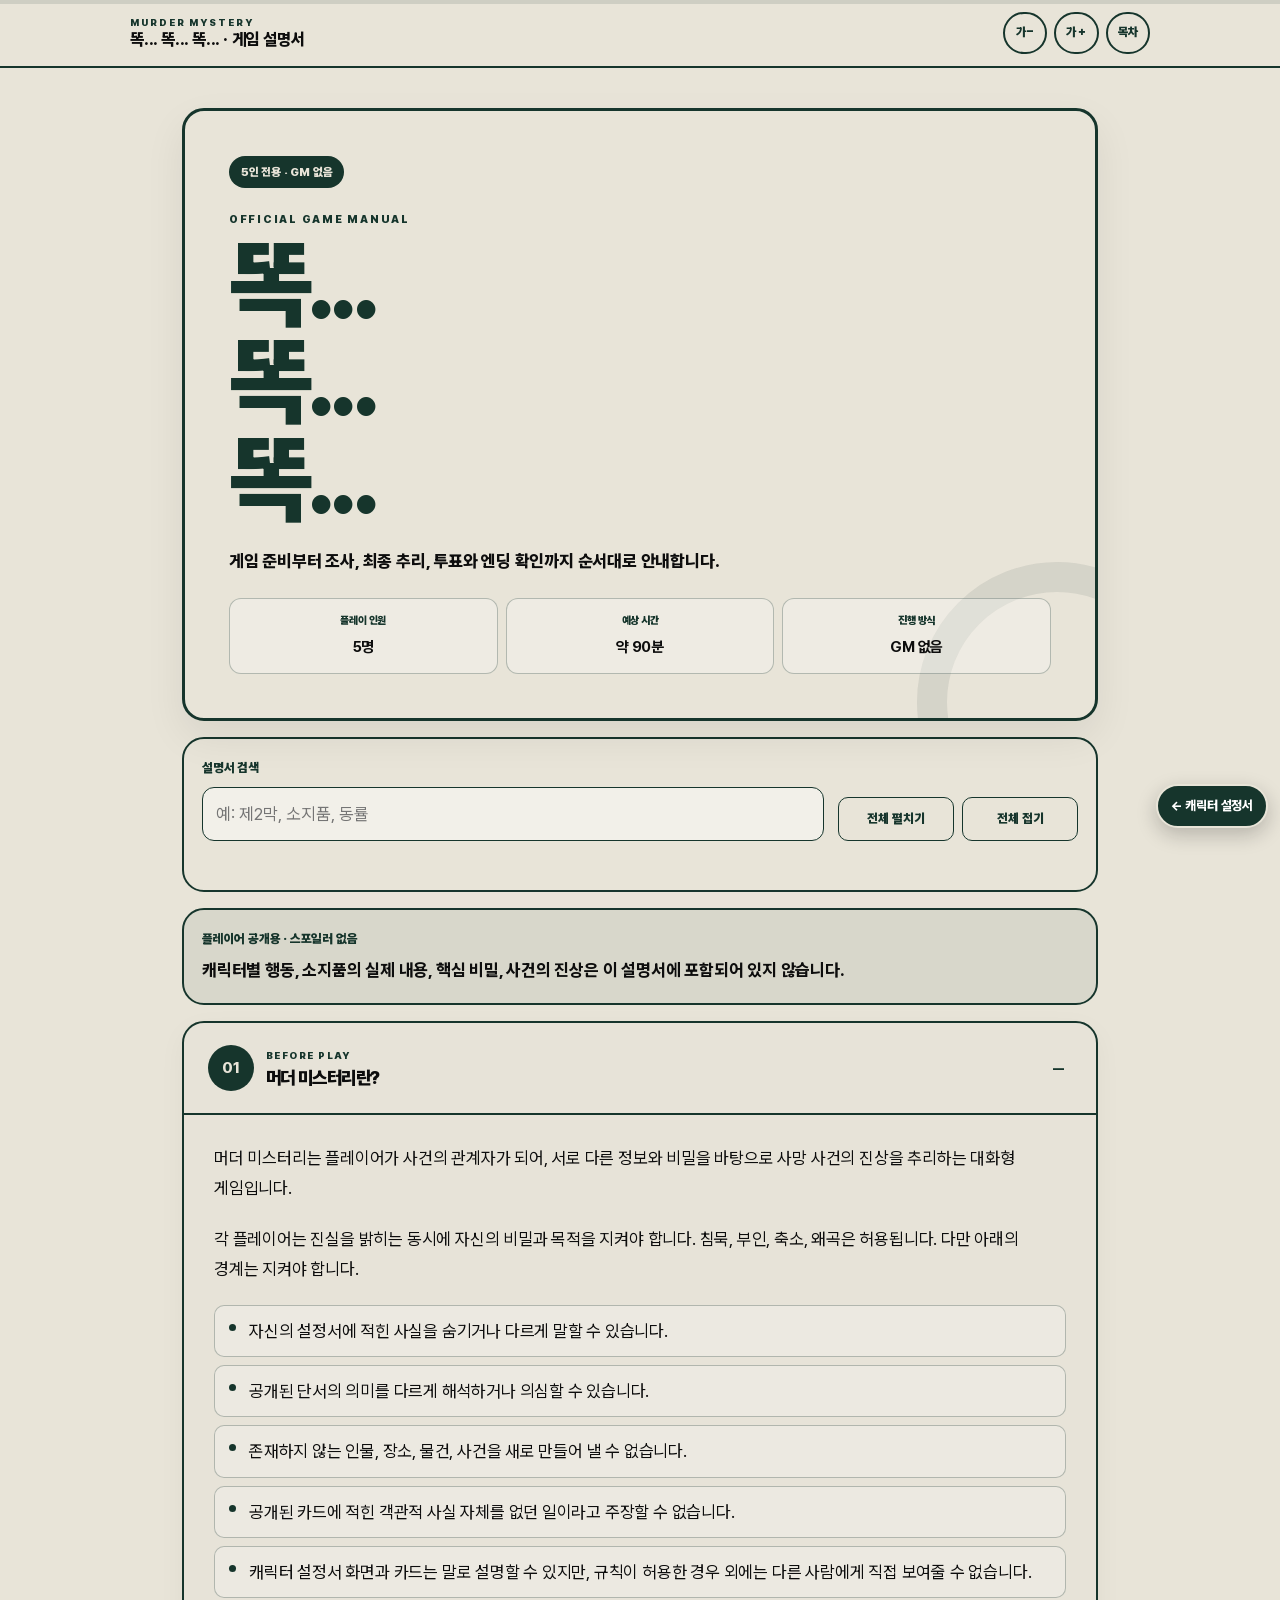
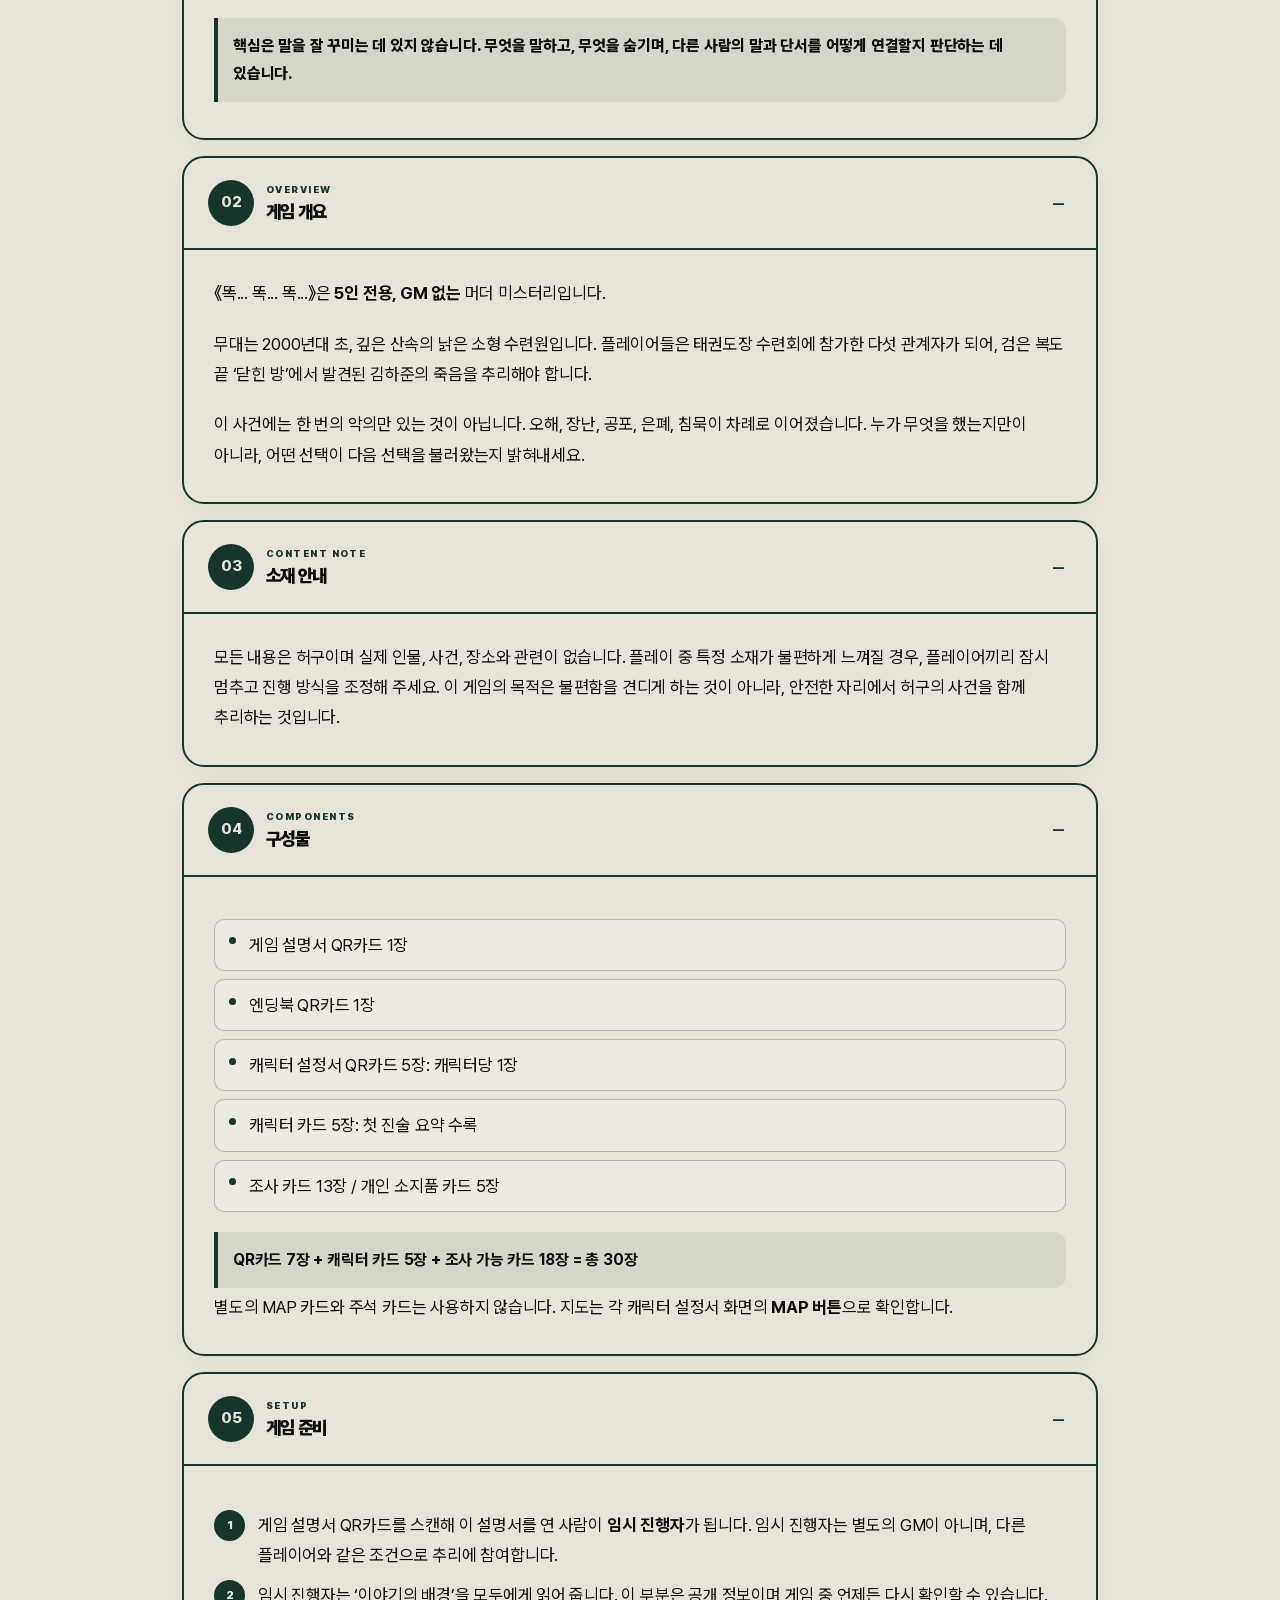
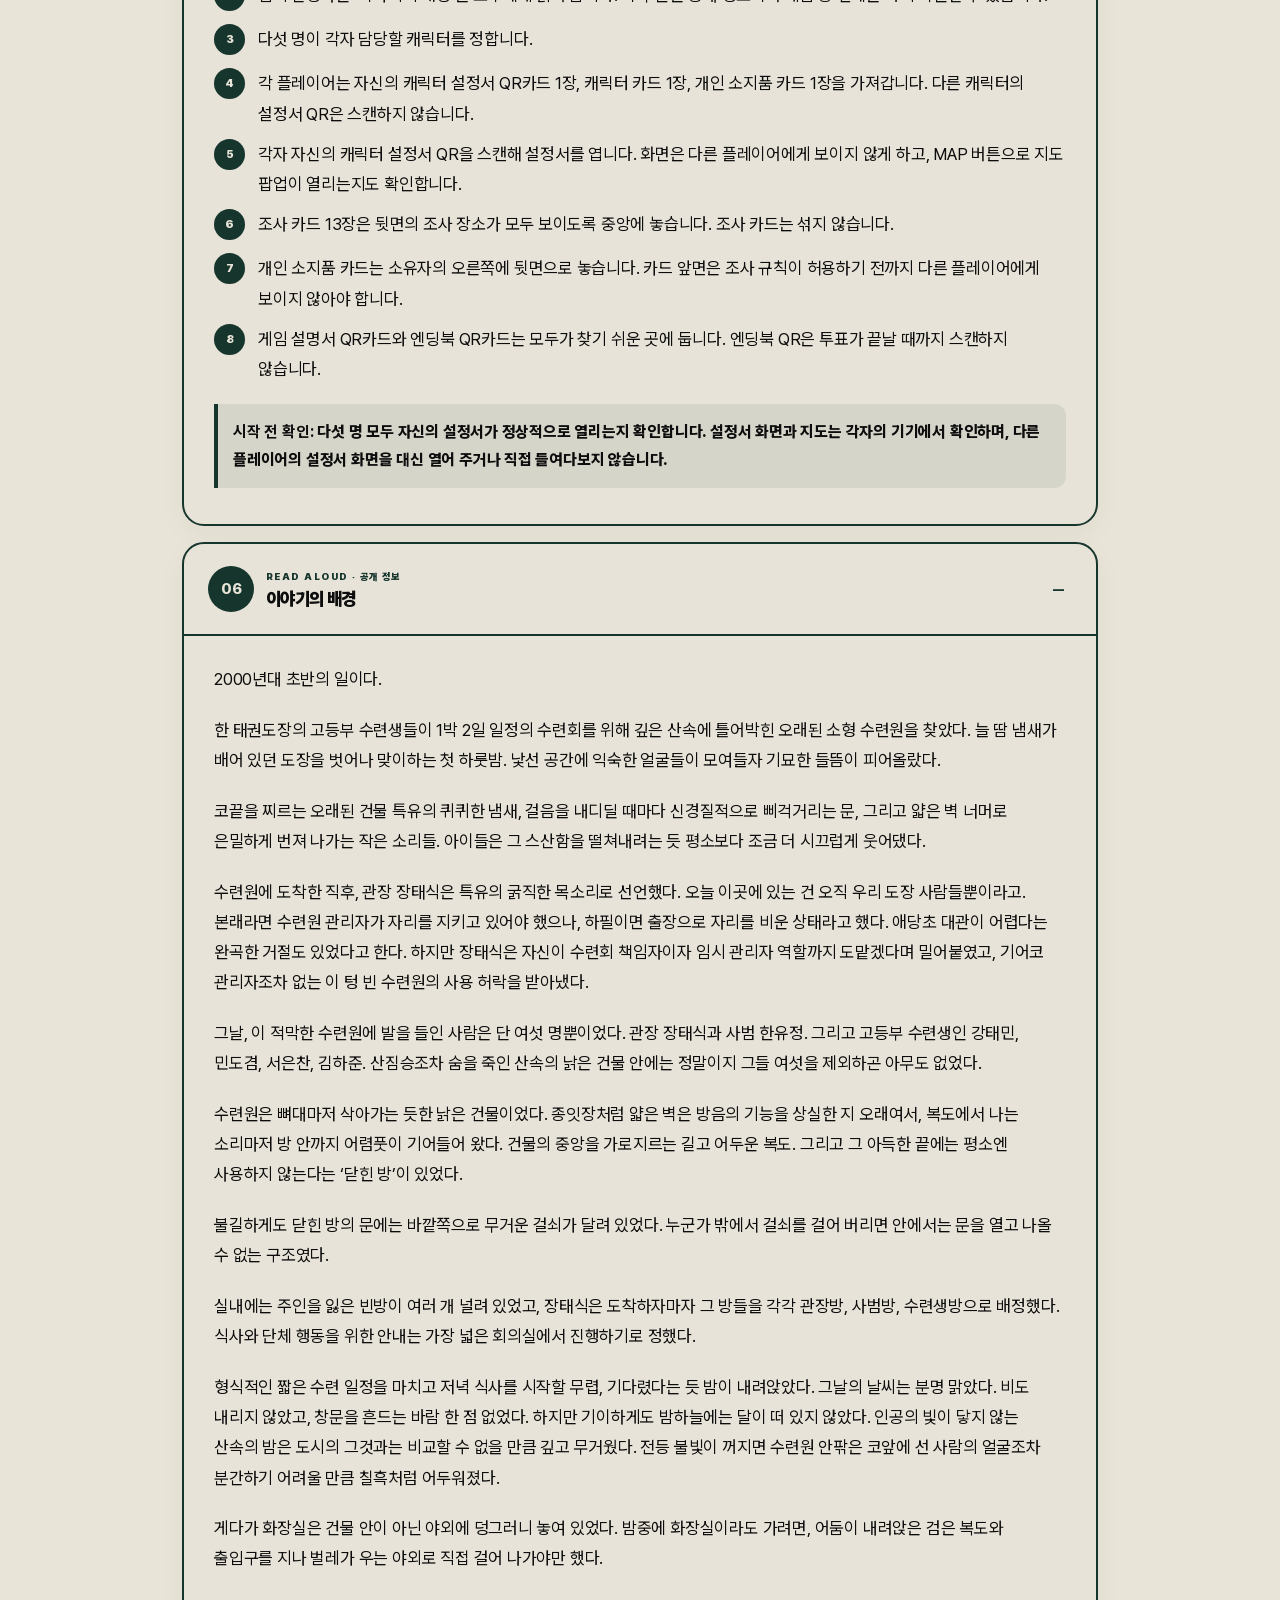
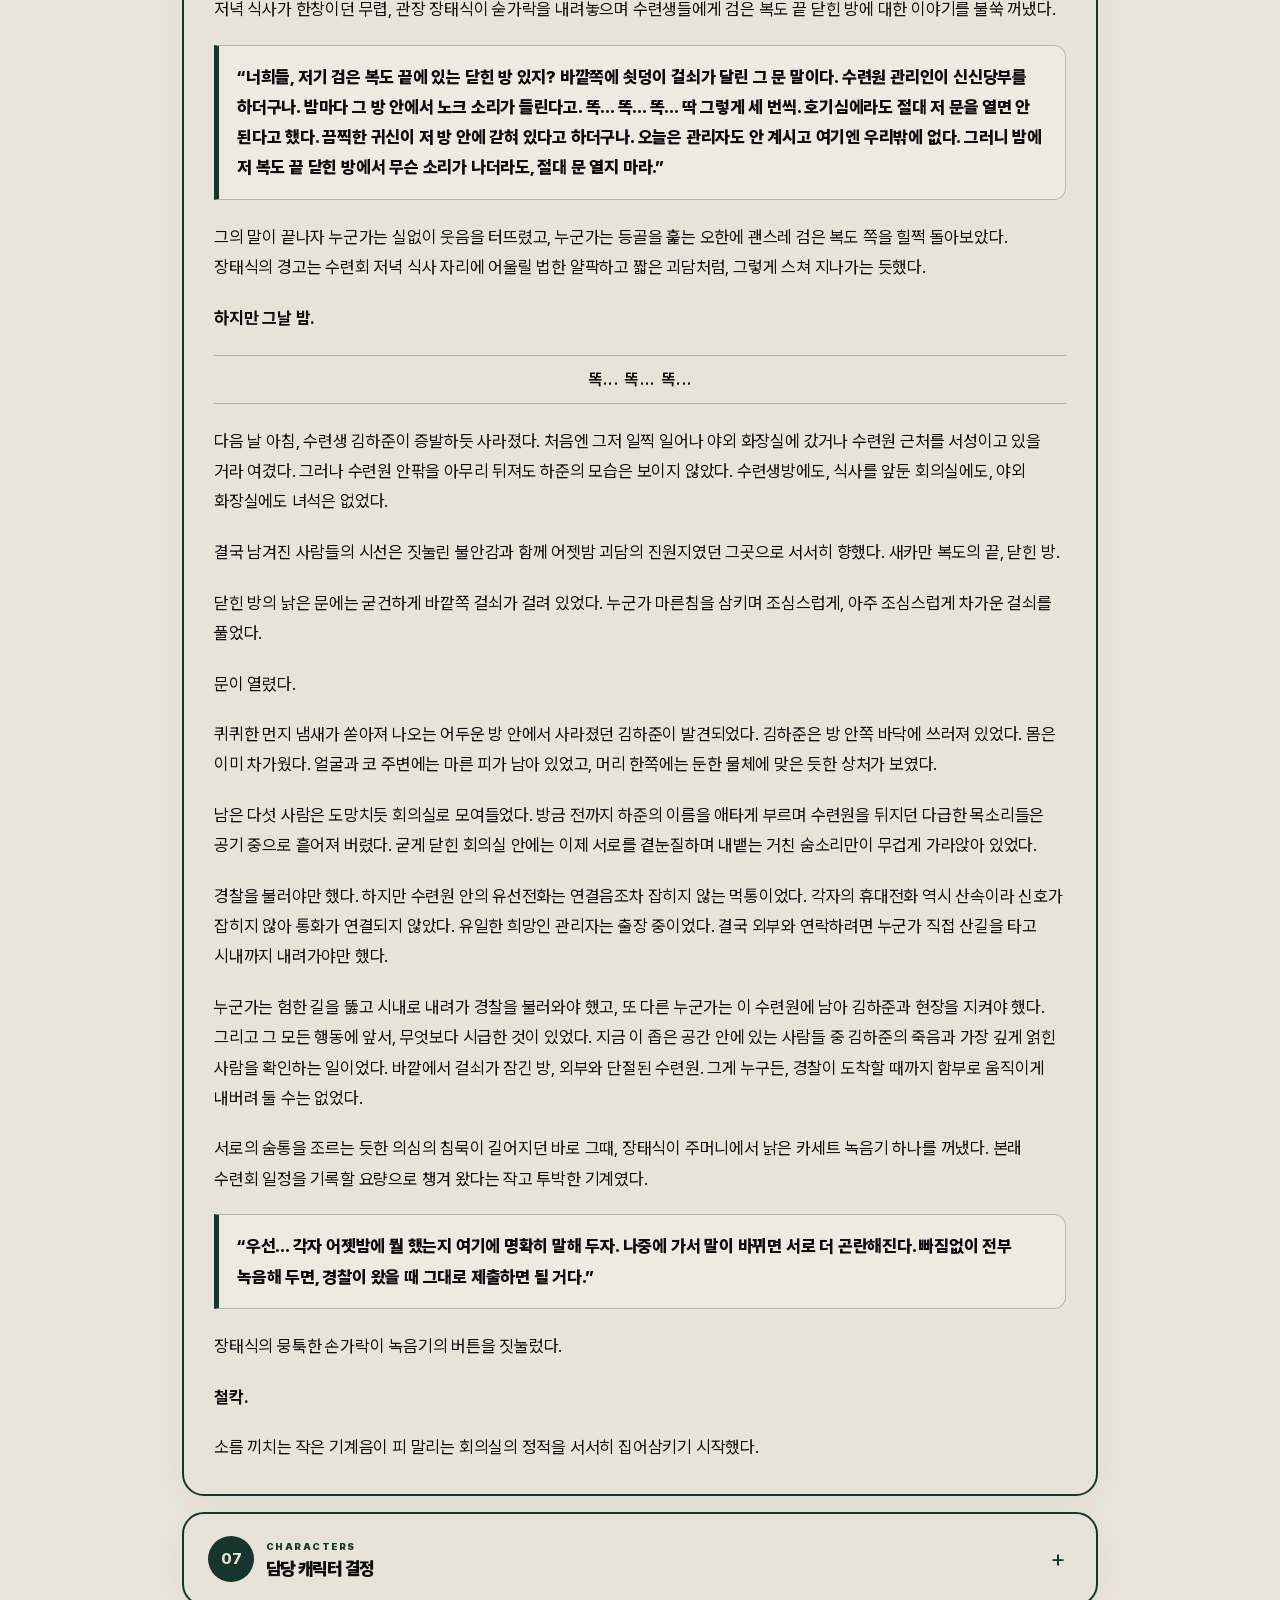
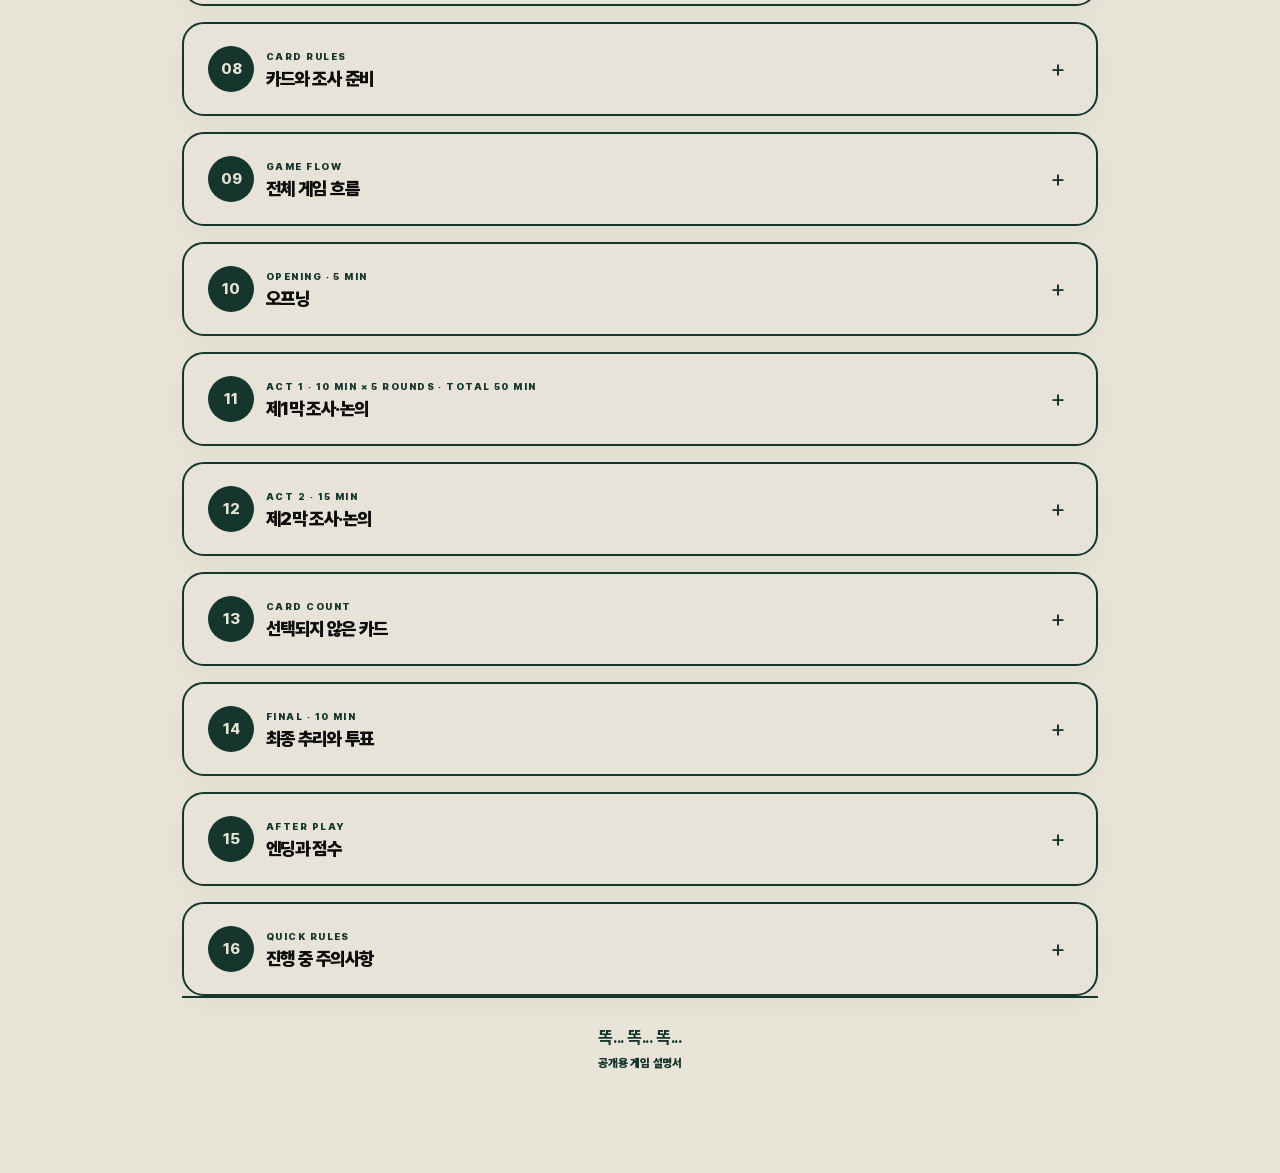
==== commit 87ea0537: "Add files via upload" ====
--- a/game-guide/index.html
+++ b/game-guide/index.html
@@ -179,7 +179,7 @@
         <div class="story">
           <p>2000년대 초반의 일이다.</p>
           <p>한 태권도장의 고등부 수련생들이 1박 2일 일정의 수련회를 위해 깊은 산속에 틀어박힌 오래된 소형 수련원을 찾았다. 늘 땀 냄새가 배어 있던 도장을 벗어나 맞이하는 첫 하룻밤. 낯선 공간에 익숙한 얼굴들이 모여들자 기묘한 들뜸이 피어올랐다.</p>
-          <p>코끝을 찌르는 오래된 건물 특유의 퀴퀴한 냄새, 걸음을 내디딜 때마다 신경질적으로 삐걱거리는 문, 그리고 얇은 벽 너머로 은밀하게 번져 나가는 작은 소리들. 아이들은 그 스산함을 떨쳐내려는 듯 평소보다 조금 더 늦은 시간까지 깨어 있었고, 억지로라도 평소보다 조금 더 시끄럽게 웃어댔다.</p>
+          <p>코끝을 찌르는 오래된 건물 특유의 퀴퀴한 냄새, 걸음을 내디딜 때마다 신경질적으로 삐걱거리는 문, 그리고 얇은 벽 너머로 은밀하게 번져 나가는 작은 소리들. 아이들은 그 스산함을 떨쳐내려는 듯 평소보다 조금 더 시끄럽게 웃어댔다.</p>
           <p>수련원에 도착한 직후, 관장 장태식은 특유의 굵직한 목소리로 선언했다. 오늘 이곳에 있는 건 오직 우리 도장 사람들뿐이라고. 본래라면 수련원 관리자가 자리를 지키고 있어야 했으나, 하필이면 출장으로 자리를 비운 상태라고 했다. 애당초 대관이 어렵다는 완곡한 거절도 있었다고 한다. 하지만 장태식은 자신이 수련회 책임자이자 임시 관리자 역할까지 도맡겠다며 밀어붙였고, 기어코 관리자조차 없는 이 텅 빈 수련원의 사용 허락을 받아냈다.</p>
           <p>그날, 이 적막한 수련원에 발을 들인 사람은 단 여섯 명뿐이었다. 관장 장태식과 사범 한유정. 그리고 고등부 수련생인 강태민, 민도겸, 서은찬, 김하준. 산짐승조차 숨을 죽인 산속의 낡은 건물 안에는 정말이지 그들 여섯을 제외하곤 아무도 없었다.</p>
           <p>수련원은 뼈대마저 삭아가는 듯한 낡은 건물이었다. 종잇장처럼 얇은 벽은 방음의 기능을 상실한 지 오래여서, 복도에서 나는 소리마저 방 안까지 어렴풋이 기어들어 왔다. 건물의 중앙을 가로지르는 길고 어두운 복도. 그리고 그 아득한 끝에는 평소엔 사용하지 않는다는 ‘닫힌 방’이 있었다.</p>
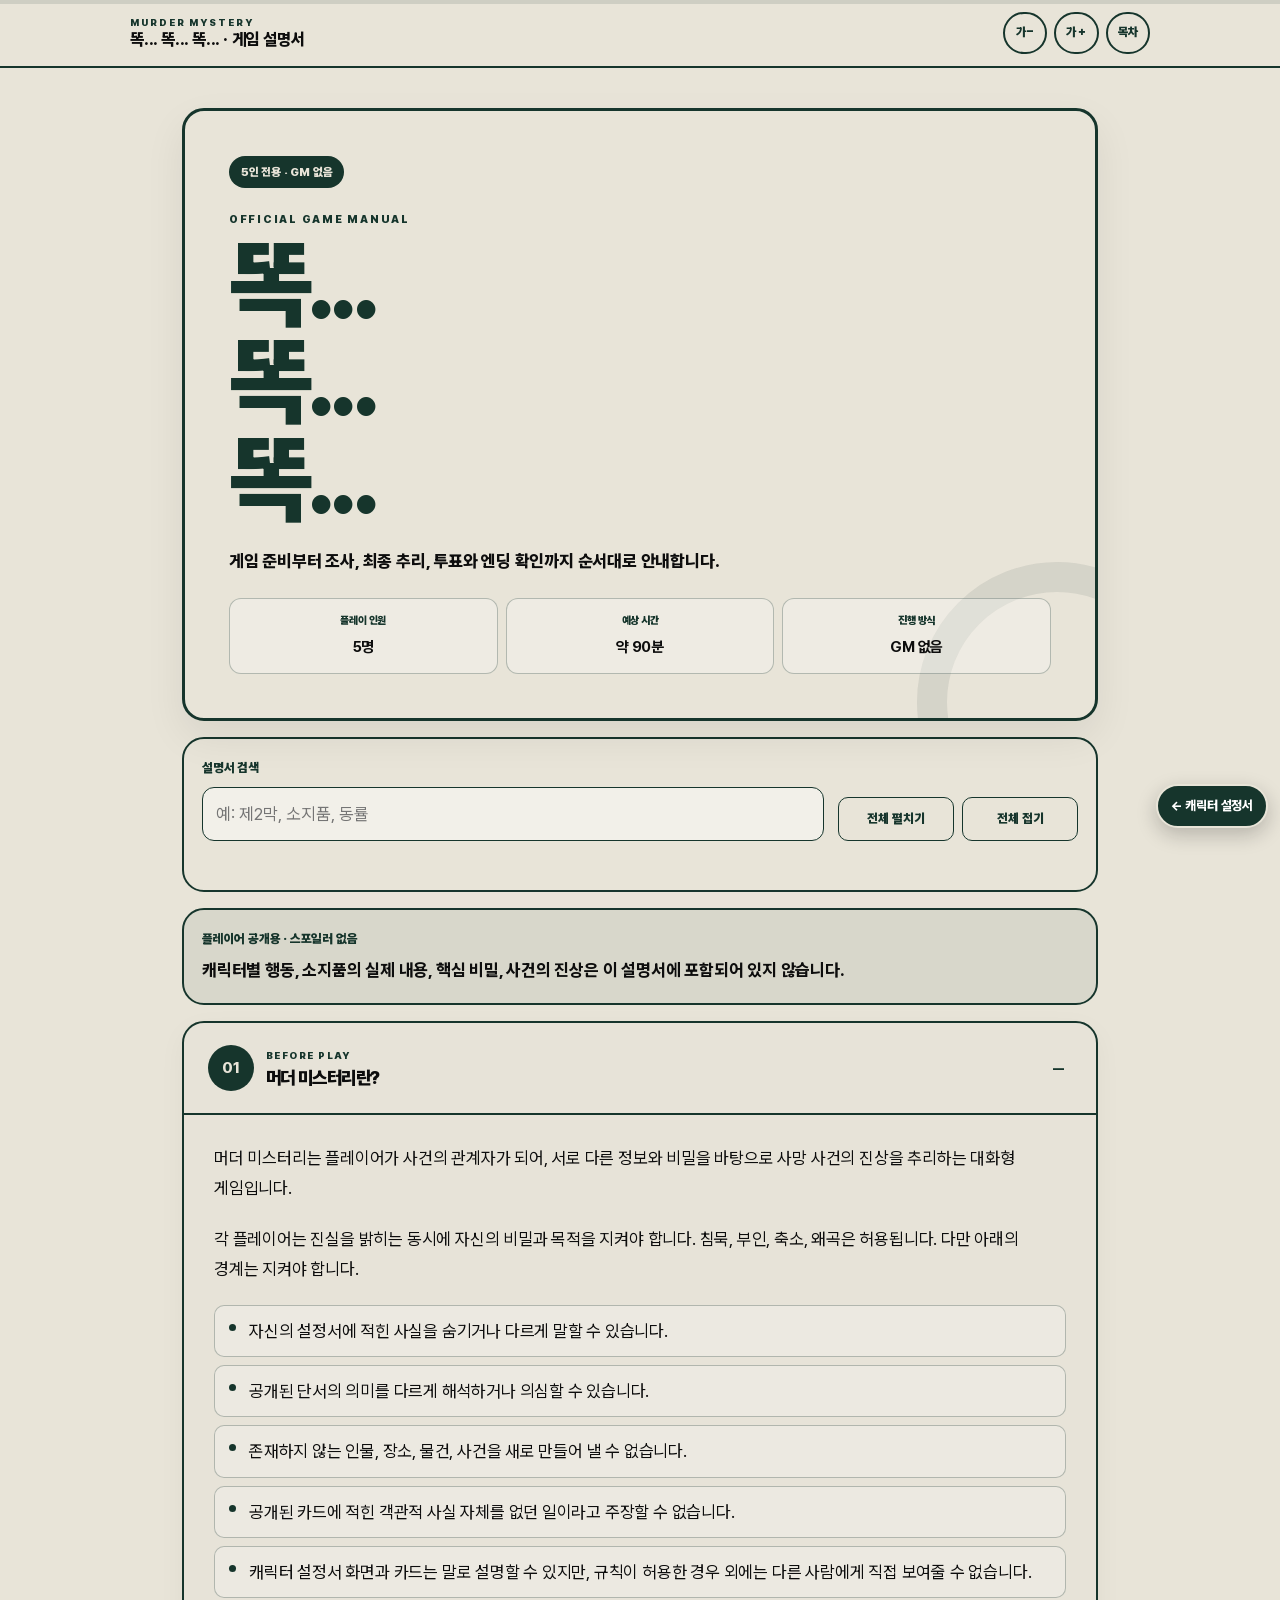
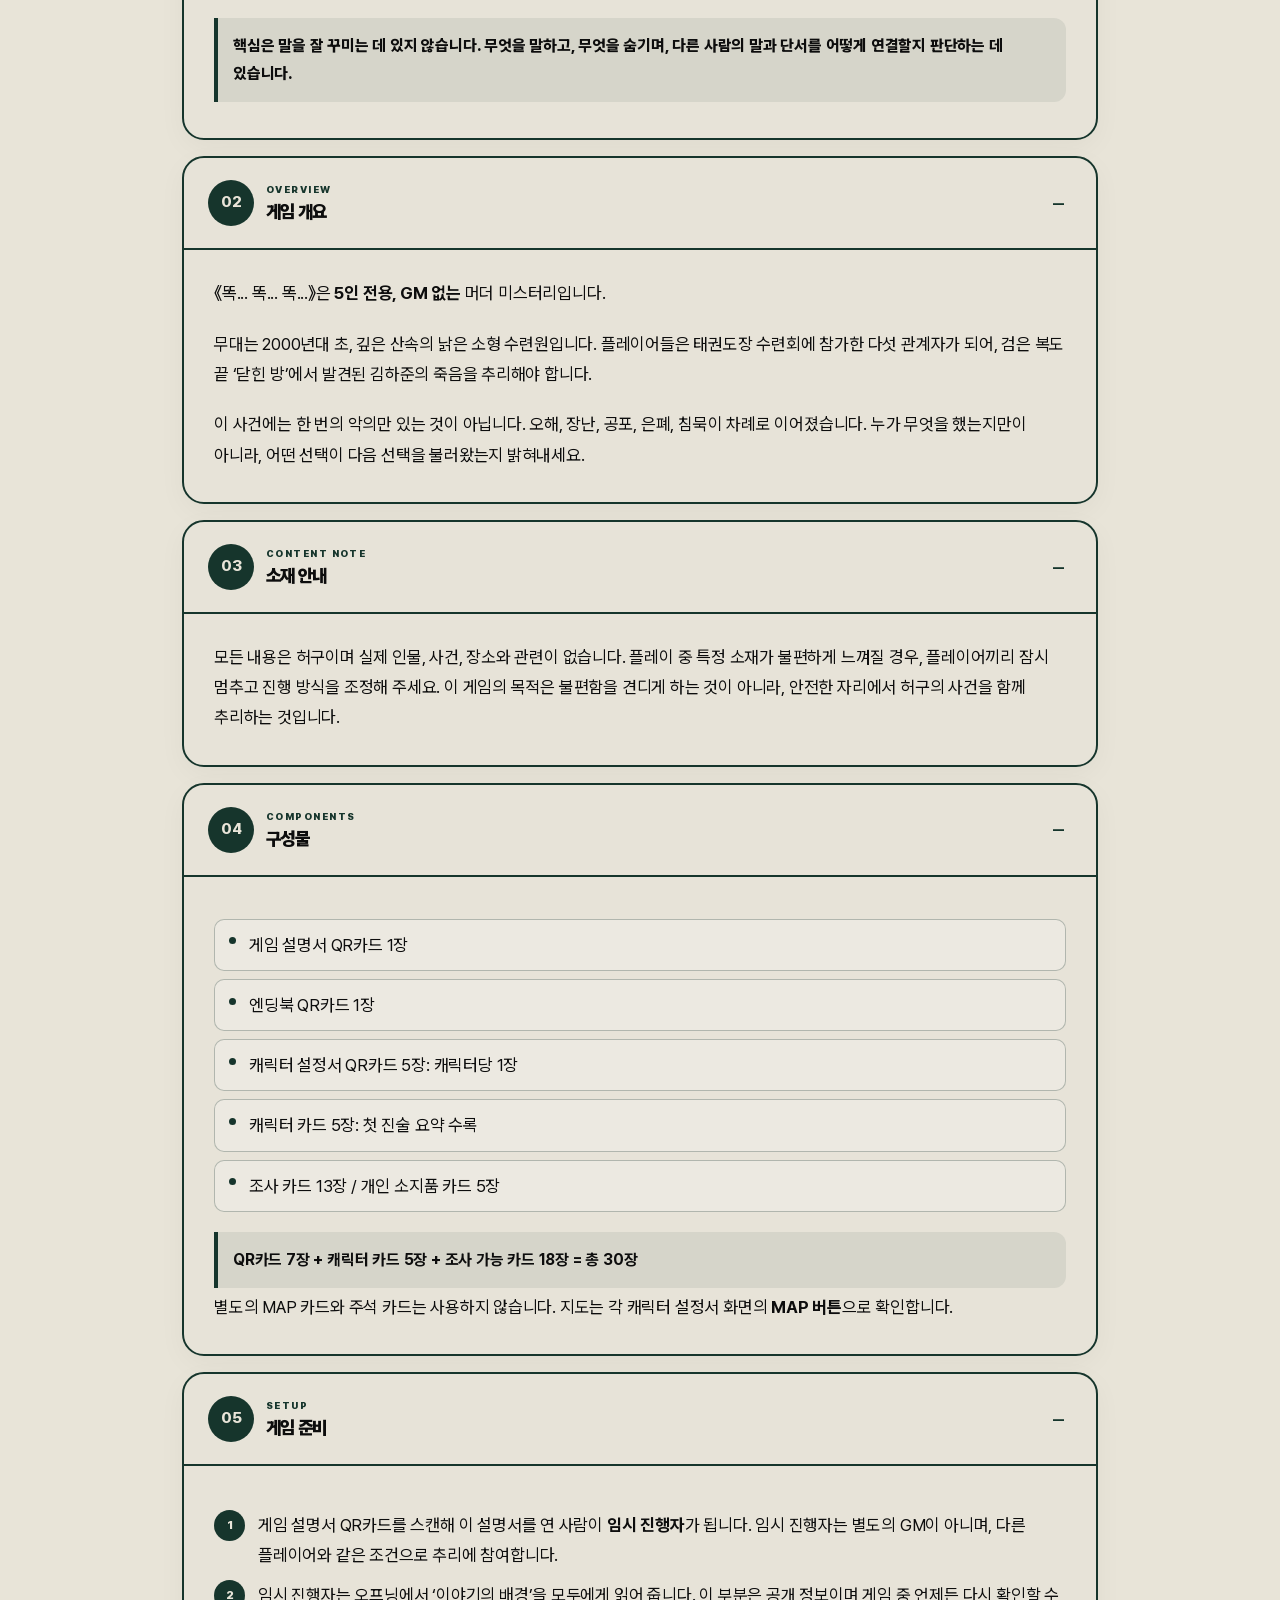
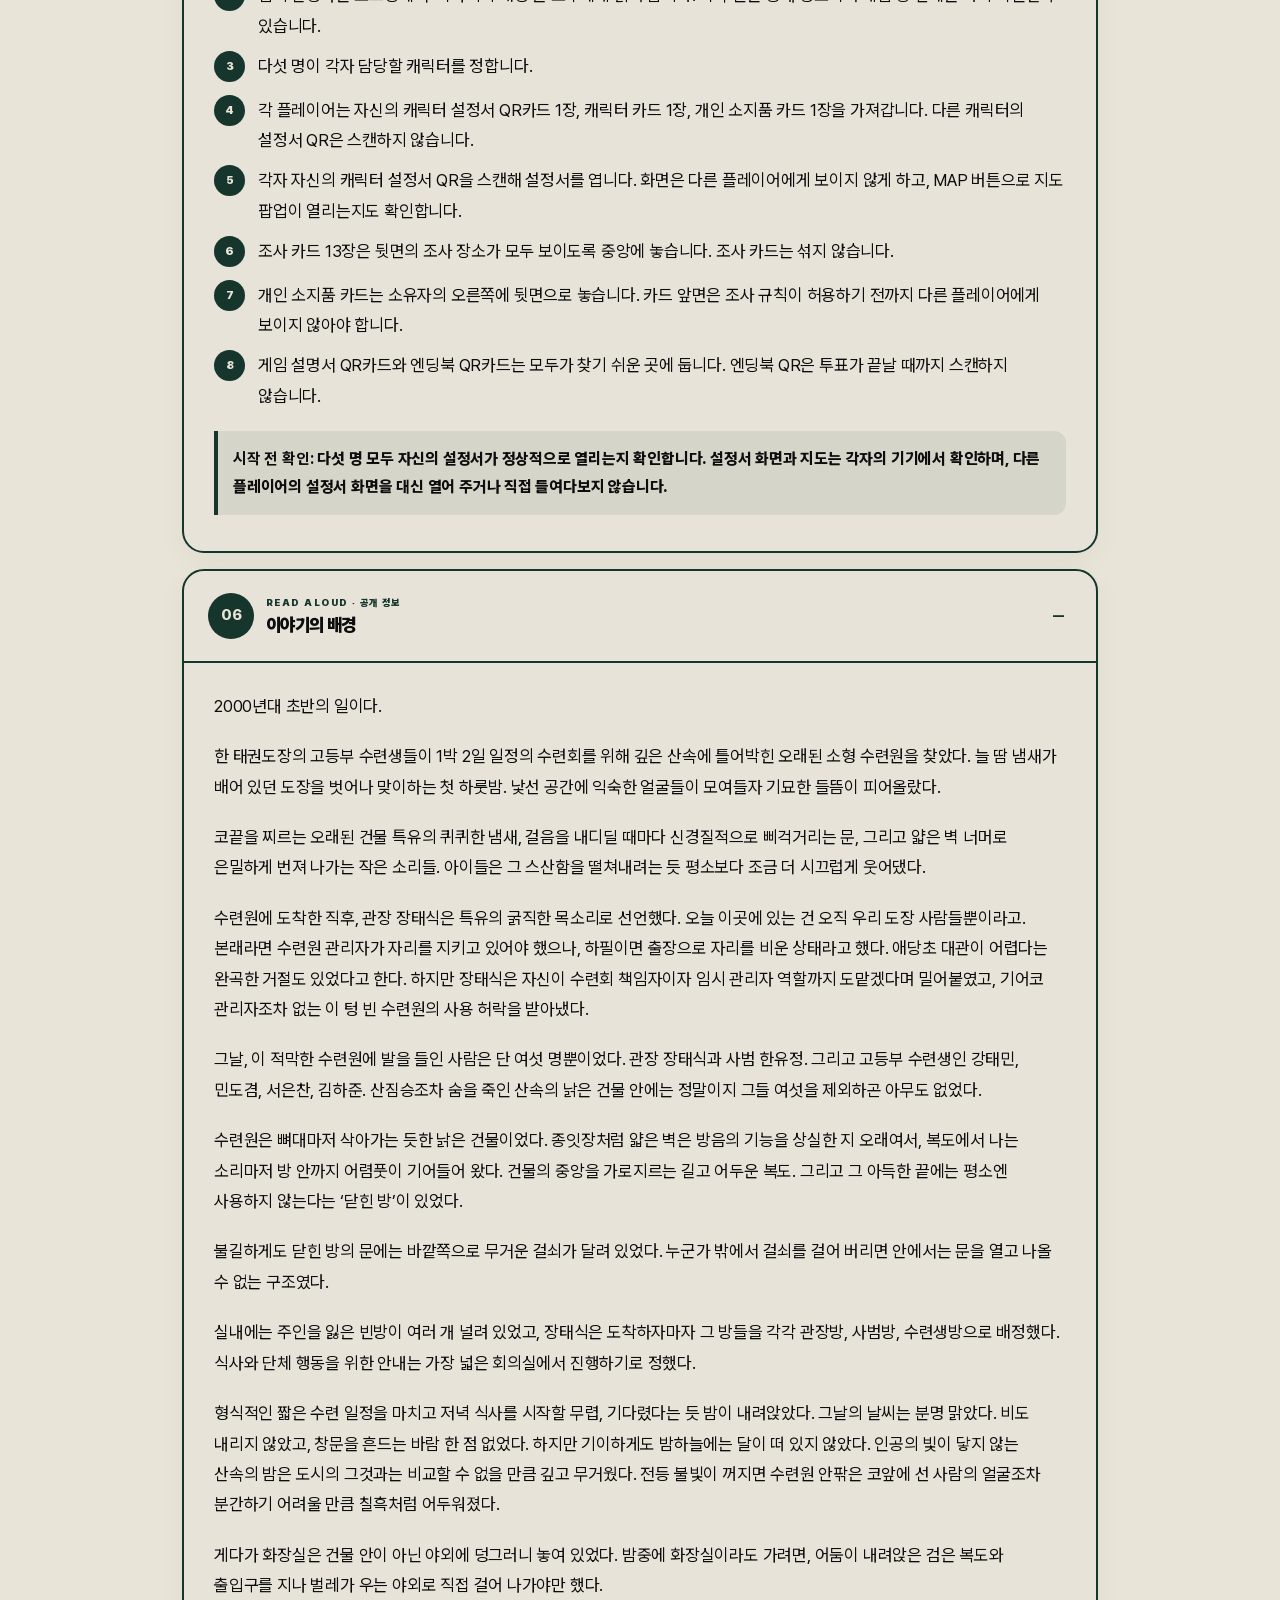
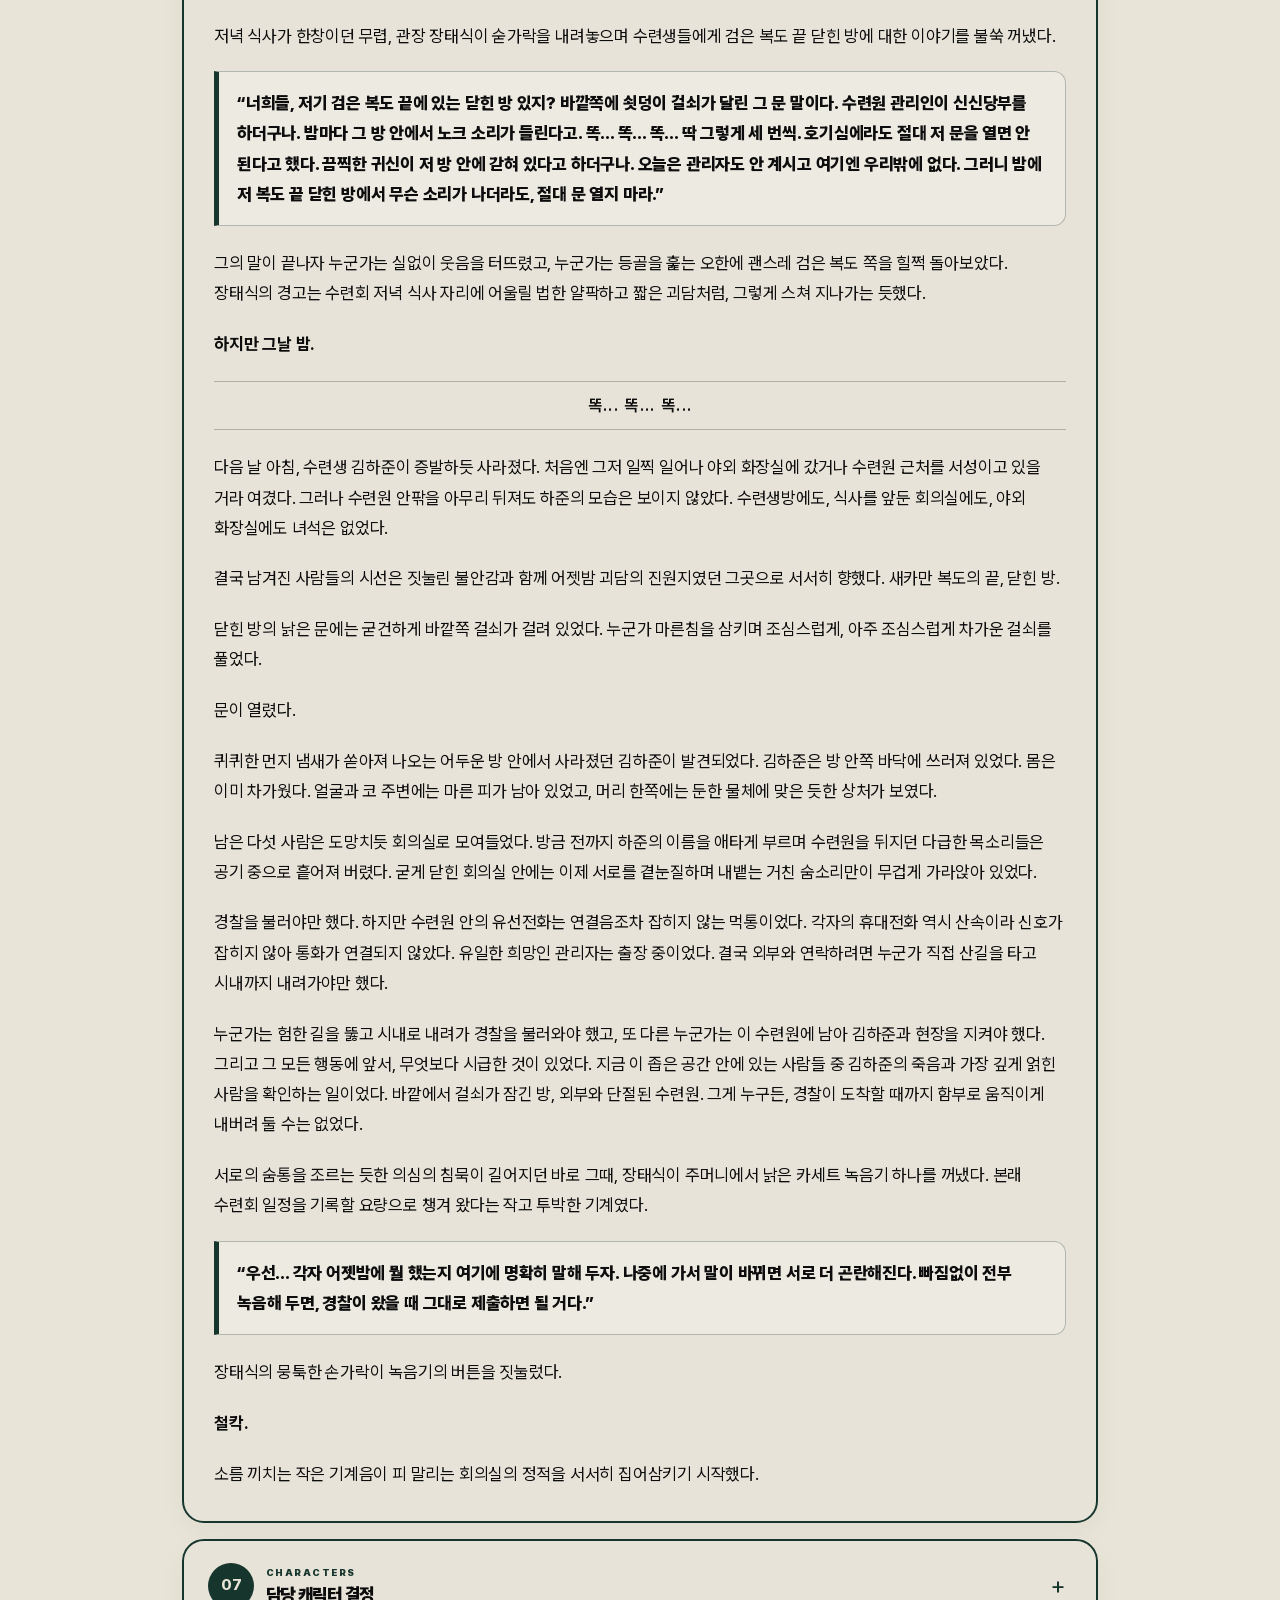
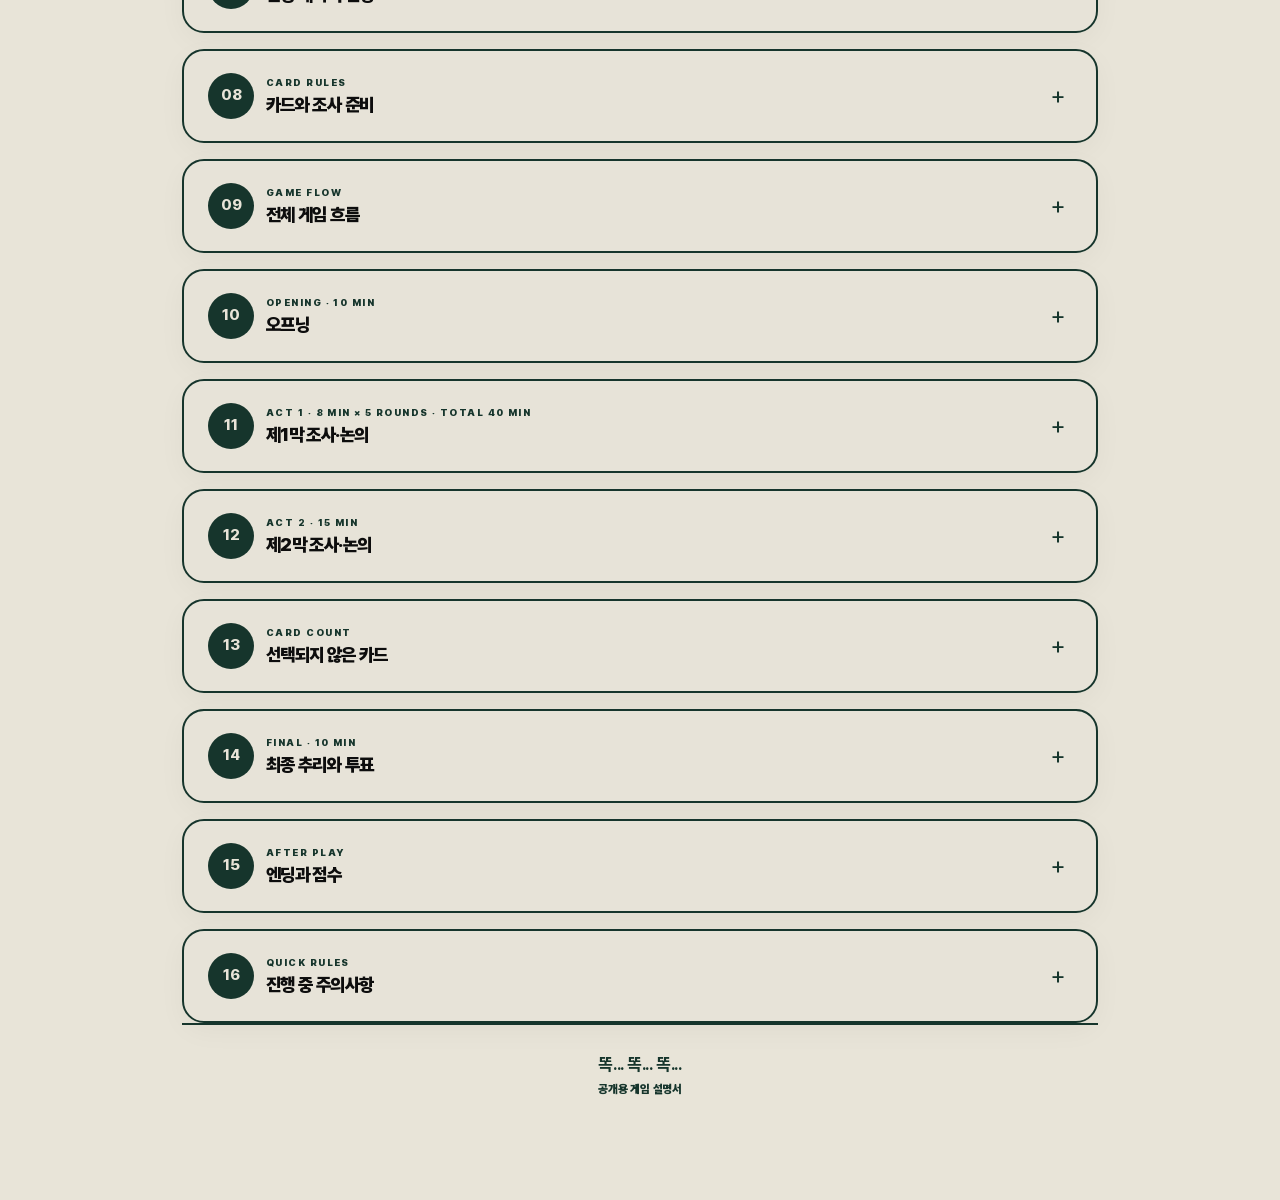
==== commit 5cf127ec: "Add files via upload" ====
--- a/game-guide/index.html
+++ b/game-guide/index.html
@@ -153,7 +153,7 @@
           <div class="prose">
         <ol class="numbered-list">
           <li>게임 설명서 QR카드를 스캔해 이 설명서를 연 사람이 <strong>임시 진행자</strong>가 됩니다. 임시 진행자는 별도의 GM이 아니며, 다른 플레이어와 같은 조건으로 추리에 참여합니다.</li>
-          <li>임시 진행자는 ‘이야기의 배경’을 모두에게 읽어 줍니다. 이 부분은 공개 정보이며 게임 중 언제든 다시 확인할 수 있습니다.</li>
+          <li>임시 진행자는 오프닝에서 ‘이야기의 배경’을 모두에게 읽어 줍니다. 이 부분은 공개 정보이며 게임 중 언제든 다시 확인할 수 있습니다.</li>
           <li>다섯 명이 각자 담당할 캐릭터를 정합니다.</li>
           <li>각 플레이어는 자신의 캐릭터 설정서 QR카드 1장, 캐릭터 카드 1장, 개인 소지품 카드 1장을 가져갑니다. 다른 캐릭터의 설정서 QR은 스캔하지 않습니다.</li>
           <li>각자 자신의 캐릭터 설정서 QR을 스캔해 설정서를 엽니다. 화면은 다른 플레이어에게 보이지 않게 하고, MAP 버튼으로 지도 팝업이 열리는지도 확인합니다.</li>
@@ -286,9 +286,9 @@
         <div class="section-content" id="flow-content" hidden>
           <div class="prose">
         <div class="flow-box flow-box--timeline">
-          <span>오프닝 <strong>5분</strong></span><span class="flow-box__act-one">제1막 <strong>10분 × 5회</strong><small>총 50분 · 5회 모두 진행</small></span><span>제2막 <strong>15분</strong></span><span>최종 추리 <strong>5분</strong></span><span>투표 <strong>5분</strong></span><span>엔딩·점수</span>
-        </div>
-        <p>제한 시간은 긴장을 위한 기준입니다. 전원이 동의하면 조금 조정할 수 있습니다.</p></div>
+          <span>오프닝 <strong>10분</strong><br><small>배경·캐릭터 설정서 읽기</small></span><span class="flow-box__act-one">제1막 조사 / 논의 <strong>40분</strong><small>8분 × 5회 · 5회 모두 진행</small></span><span>제2막 조사 / 논의 <strong>15분</strong></span><span>최종 추리 <strong>5분</strong></span><span>투표 <strong>5분</strong></span><span>엔딩 확인 <strong>10분</strong></span><span>점수 계산 <strong>5분</strong></span>
+        </div>
+        <p>전체 예상 시간은 약 90분입니다. 제한 시간은 긴장을 위한 기준이며, 전원이 동의하면 조금 조정할 수 있습니다.</p></div>
         </div>
       </article>
 
@@ -296,7 +296,7 @@
         <button class="section-toggle" type="button" aria-expanded="false" aria-controls="opening-content">
           <span class="section-number">10</span>
           <span class="section-title-group">
-            <span class="section-kicker">OPENING · 5 MIN</span>
+            <span class="section-kicker">OPENING · 10 MIN</span>
             <span class="section-title">오프닝</span>
           </span>
           <span class="toggle-mark" aria-hidden="true">+</span>
@@ -304,7 +304,7 @@
         <div class="section-content" id="opening-content" hidden>
           <div class="prose">
         <ol class="numbered-list">
-          <li>모두 자신의 캐릭터 설정서 QR을 스캔해 모바일 설정서를 조용히 읽습니다.</li>
+          <li>임시 진행자가 ‘이야기의 배경’을 읽어 준 뒤, 각자 자신의 캐릭터 설정서 QR을 스캔해 모바일 설정서를 조용히 읽습니다.</li>
           <li>설정서 화면과 원문은 다른 플레이어에게 보여주거나 그대로 낭독하지 않습니다.</li>
           <li>설정서 확인이 끝나면 캐릭터 카드에 적힌 첫 진술 요약을 순서대로 읽습니다.</li>
           <li>첫 진술 요약은 김하준의 시신이 발견된 직후, 각 인물이 녹음기 앞에서 한 공개 진술입니다. 문장을 바꾸지 않습니다.</li>
@@ -317,7 +317,7 @@
         <button class="section-toggle" type="button" aria-expanded="false" aria-controls="act-one-content">
           <span class="section-number">11</span>
           <span class="section-title-group">
-            <span class="section-kicker">ACT 1 · 10 MIN × 5 ROUNDS · TOTAL 50 MIN</span>
+            <span class="section-kicker">ACT 1 · 8 MIN × 5 ROUNDS · TOTAL 40 MIN</span>
             <span class="section-title">제1막 조사·논의</span>
           </span>
           <span class="toggle-mark" aria-hidden="true">+</span>
@@ -326,7 +326,7 @@
           <div class="prose">
         <div class="act-one-alert" role="note" aria-label="제1막 반복 진행 안내">
           <strong>한 번만 진행하고 제2막으로 넘어가지 마세요.</strong>
-          <span>아래의 <b>10분짜리 조사·논의를 담당자를 바꾸며 총 5회 반복</b>합니다. 제1막 전체 시간은 총 50분입니다.</span>
+          <span>아래의 <b>8분짜리 조사·논의를 담당자를 바꾸며 총 5회 반복</b>합니다. 제1막 전체 시간은 총 40분입니다.</span>
         </div>
         <div class="investigable-definition" role="note" aria-label="제1막 조사 가능 카드 정의">
           <strong>중요 · 조사 가능 카드는 두 종류입니다.</strong>
@@ -335,21 +335,21 @@
 
         <h3 class="step-heading">제1막 전체 5회차</h3>
         <div class="round-repeat-grid" aria-label="제1막 1회차부터 5회차까지">
-          <div class="round-repeat-item"><strong>1회차</strong><span>10분</span></div>
-          <div class="round-repeat-item"><strong>2회차</strong><span>10분</span></div>
-          <div class="round-repeat-item"><strong>3회차</strong><span>10분</span></div>
-          <div class="round-repeat-item"><strong>4회차</strong><span>10분</span></div>
-          <div class="round-repeat-item"><strong>5회차</strong><span>10분</span></div>
+          <div class="round-repeat-item"><strong>1회차</strong><span>8분</span></div>
+          <div class="round-repeat-item"><strong>2회차</strong><span>8분</span></div>
+          <div class="round-repeat-item"><strong>3회차</strong><span>8분</span></div>
+          <div class="round-repeat-item"><strong>4회차</strong><span>8분</span></div>
+          <div class="round-repeat-item"><strong>5회차</strong><span>8분</span></div>
         </div>
         <p class="round-repeat-caption">첫 조사 담당자를 정한 뒤, 매 회차가 끝날 때마다 시계 방향의 다음 플레이어가 담당합니다. 다섯 명 모두 한 번씩 담당해야 합니다.</p>
 
-        <h3 class="step-heading">한 회차 10분의 진행 순서</h3>
+        <h3 class="step-heading">한 회차 8분의 진행 순서</h3>
         <ol class="round-flow-list">
           <li><span class="flow-number" aria-hidden="true">1</span><span class="flow-text">이번 회차의 조사 담당자를 확인합니다.</span></li>
           <li><span class="flow-number" aria-hidden="true">2</span><span class="flow-text">조사 담당자가 조사 카드와 개인 소지품 카드를 모두 포함한 조사 가능 카드 중 2장을 선택합니다.</span></li>
           <li><span class="flow-number" aria-hidden="true">3</span><span class="flow-text">선택한 두 카드를 즉시 전체 공개합니다.</span></li>
-          <li><span class="flow-number" aria-hidden="true">4</span><span class="flow-text">10분 중 남은 시간 동안 자유롭게 논의합니다.</span></li>
-          <li><span class="flow-number" aria-hidden="true">5</span><span class="flow-text">10분이 끝나면 다음 담당자로 바꾸어 새 회차를 시작합니다.</span></li>
+          <li><span class="flow-number" aria-hidden="true">4</span><span class="flow-text">8분 중 남은 시간 동안 자유롭게 논의합니다.</span></li>
+          <li><span class="flow-number" aria-hidden="true">5</span><span class="flow-text">8분이 끝나면 다음 담당자로 바꾸어 새 회차를 시작합니다.</span></li>
         </ol>
         <p>각 조사 담당자는 아직 전체 공개되지 않은 조사 가능 카드 2장을 고릅니다. 여기에는 <strong>조사 카드뿐 아니라 개인 소지품 카드도 포함</strong>됩니다.</p>
         <ul class="manual-list">
@@ -445,14 +445,14 @@
         </button>
         <div class="section-content" id="ending-score-content" hidden>
           <div class="prose">
-        <h3>엔딩 확인</h3>
+        <h3>엔딩 확인 · 10분</h3>
         <ol class="numbered-list">
           <li>투표가 끝나면 엔딩북 QR카드를 스캔합니다.</li>
           <li>최종 지목 대상에 해당하는 엔딩을 선택해 읽습니다.</li>
           <li>반드시 ‘사건의 진실’과 ‘주요 단서 해설’을 이어서 읽습니다.</li>
           <li>각자 숨긴 비밀, 제2막에서 확인한 카드, 공개되지 않은 개인 소지품을 자유롭게 밝히며 사건을 되짚습니다.</li>
         </ol>
-        <h3>점수 계산 · 선택 규칙</h3>
+        <h3>점수 계산 · 5분 · 선택 규칙</h3>
         <p>점수는 사건의 진실을 확인한 뒤 각 설정서의 목적을 기준으로 계산합니다.</p>
         <p>‘특정 인물에게 핵심 비밀 두 가지가 모두 들키지 않는다’는 목표는 두 비밀이 모두 정확히 간파되었을 때만 실패합니다. 상대가 0개 또는 1개만 알아냈다면 성공입니다. 문장을 그대로 맞힐 필요는 없지만, 비밀이 사건에서 어떤 의미였는지 설명할 수 있어야 ‘간파’로 인정합니다.</p>
         <p>가장 높은 점수를 얻은 플레이어가 ‘최고 추리자’입니다. 동점은 공동 우승입니다.</p></div>
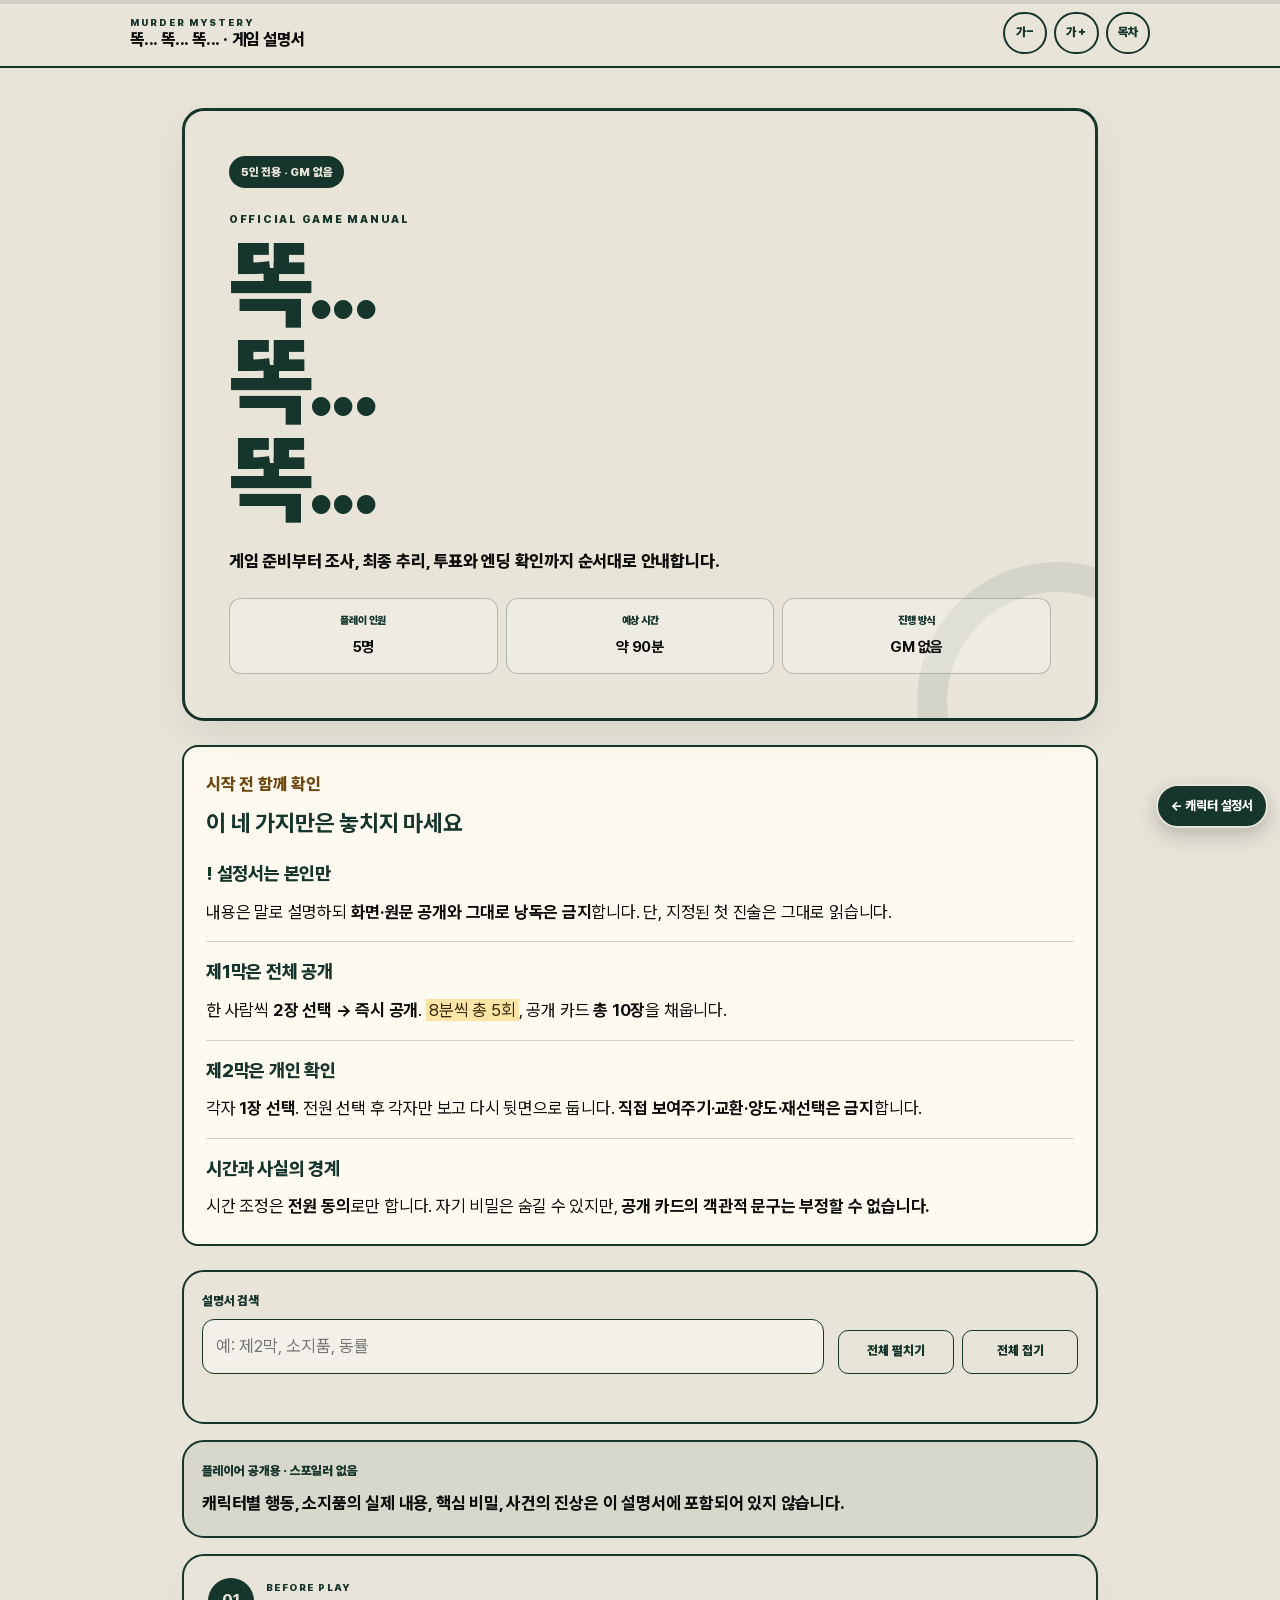
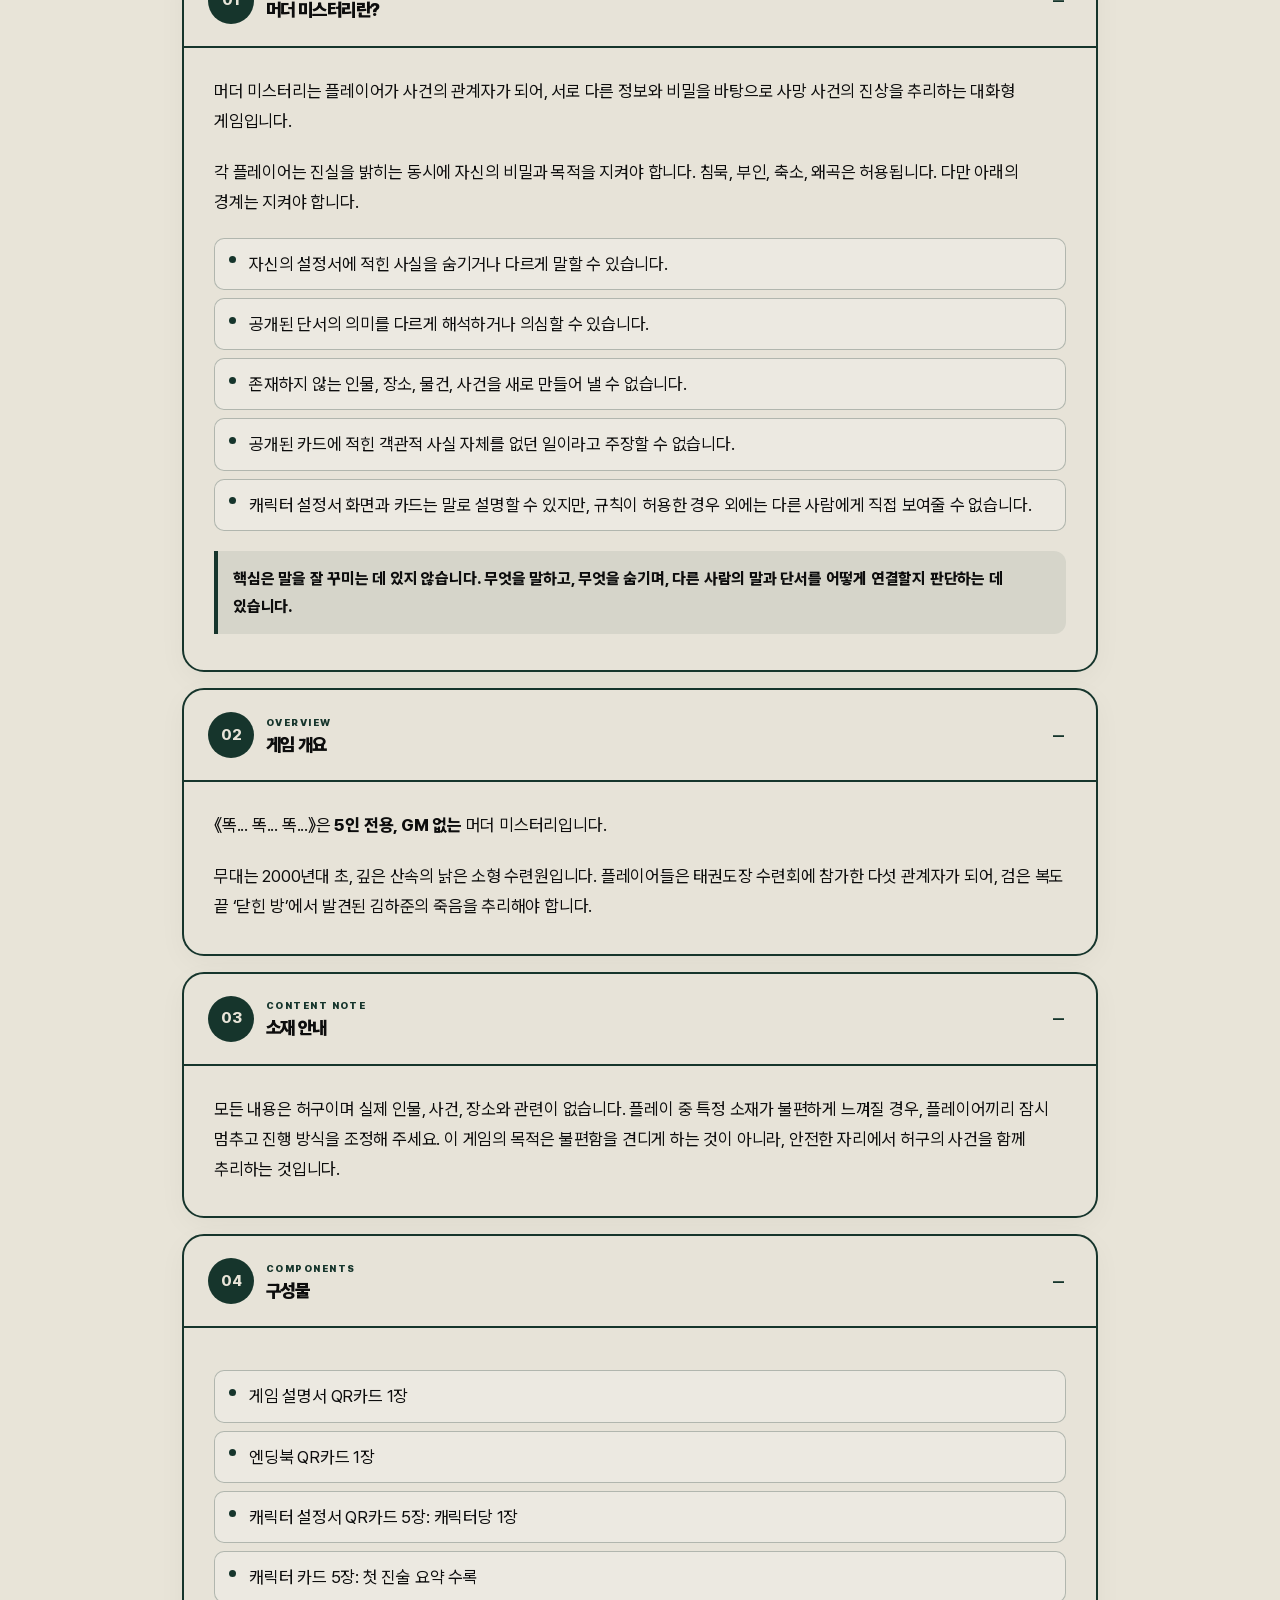
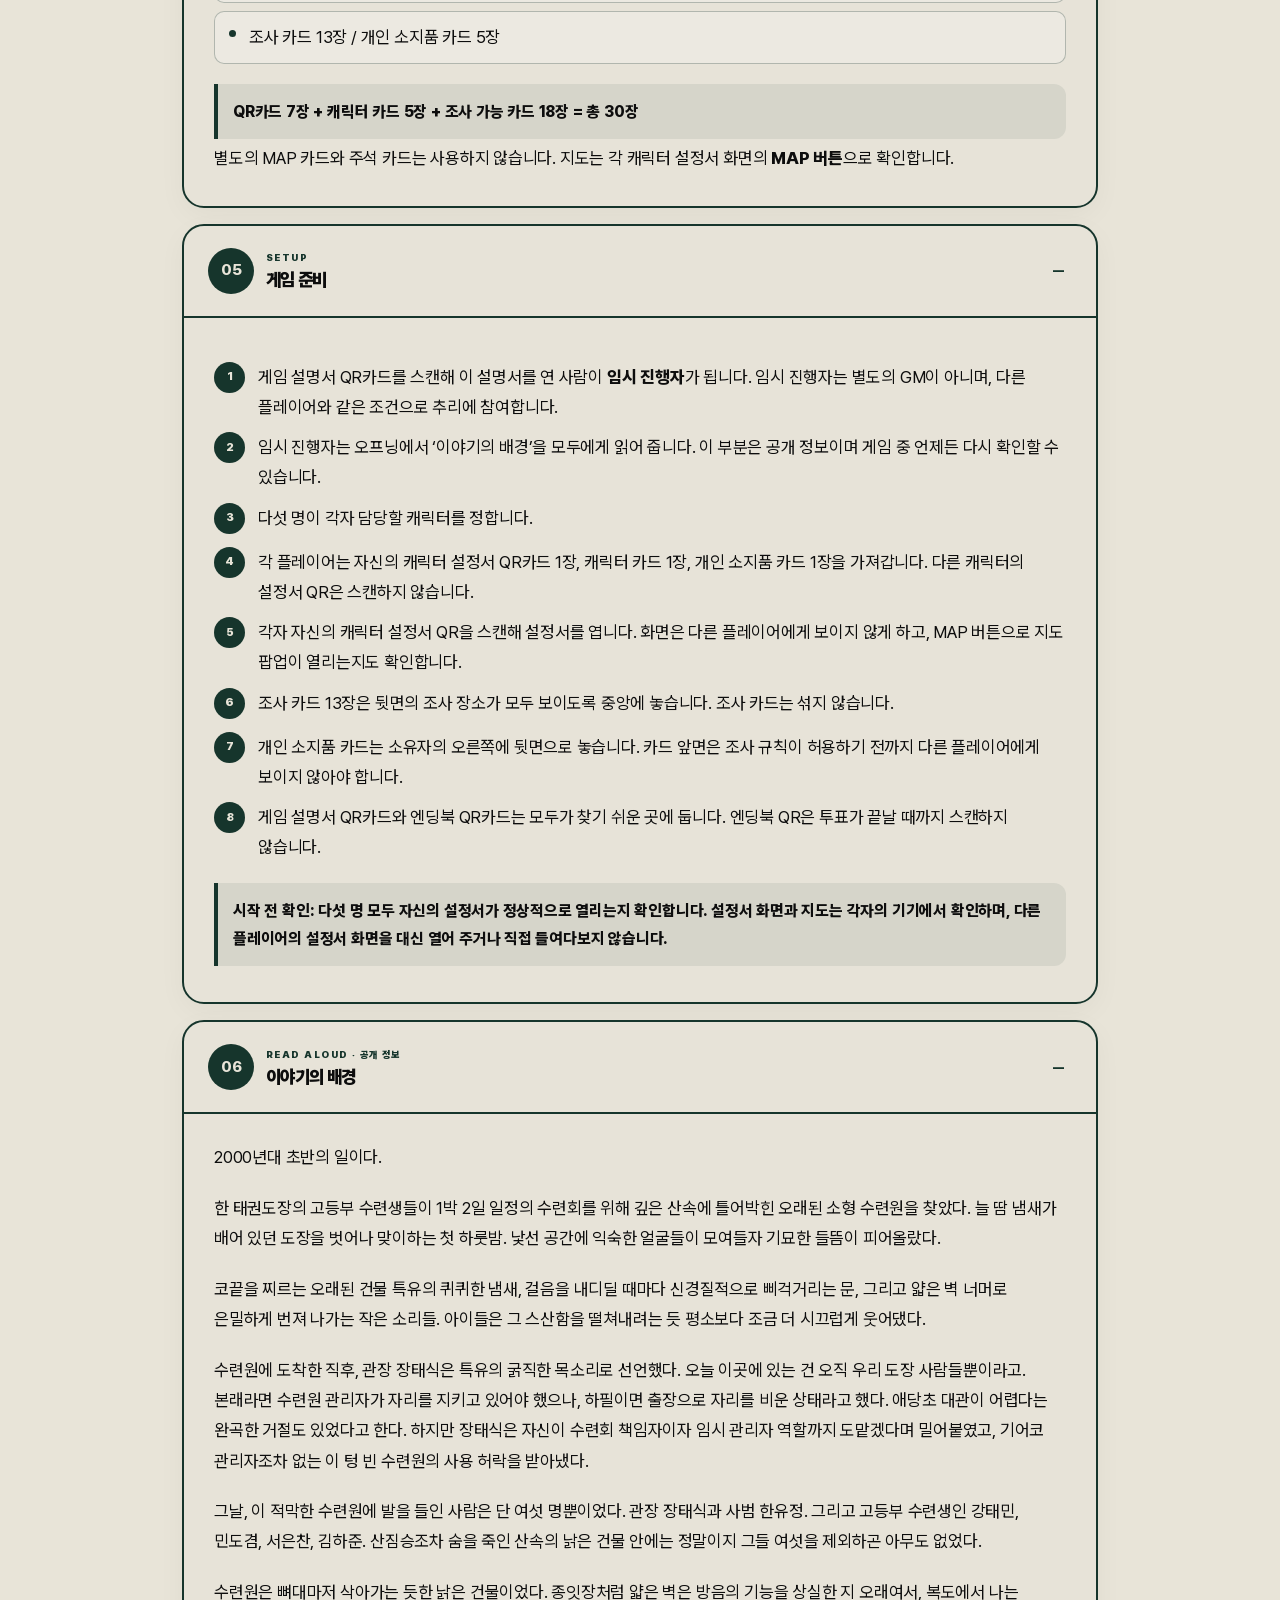
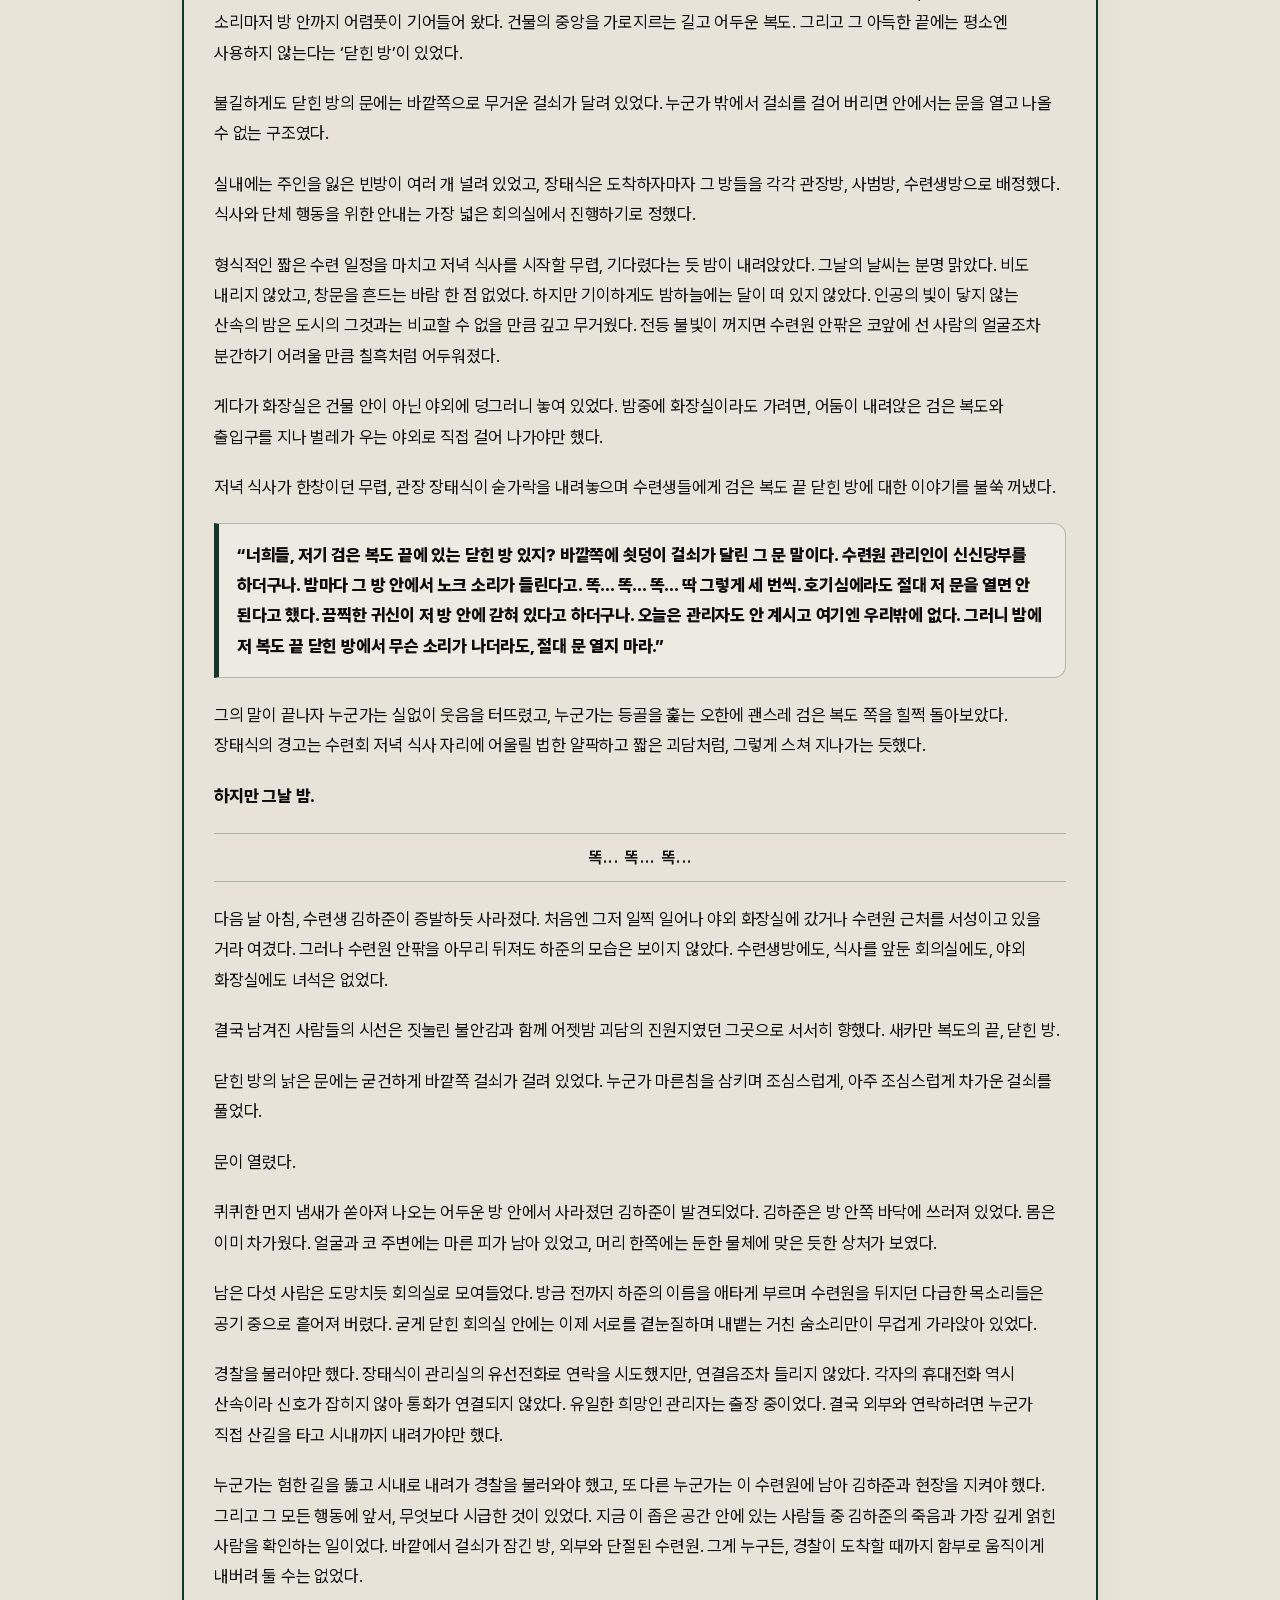
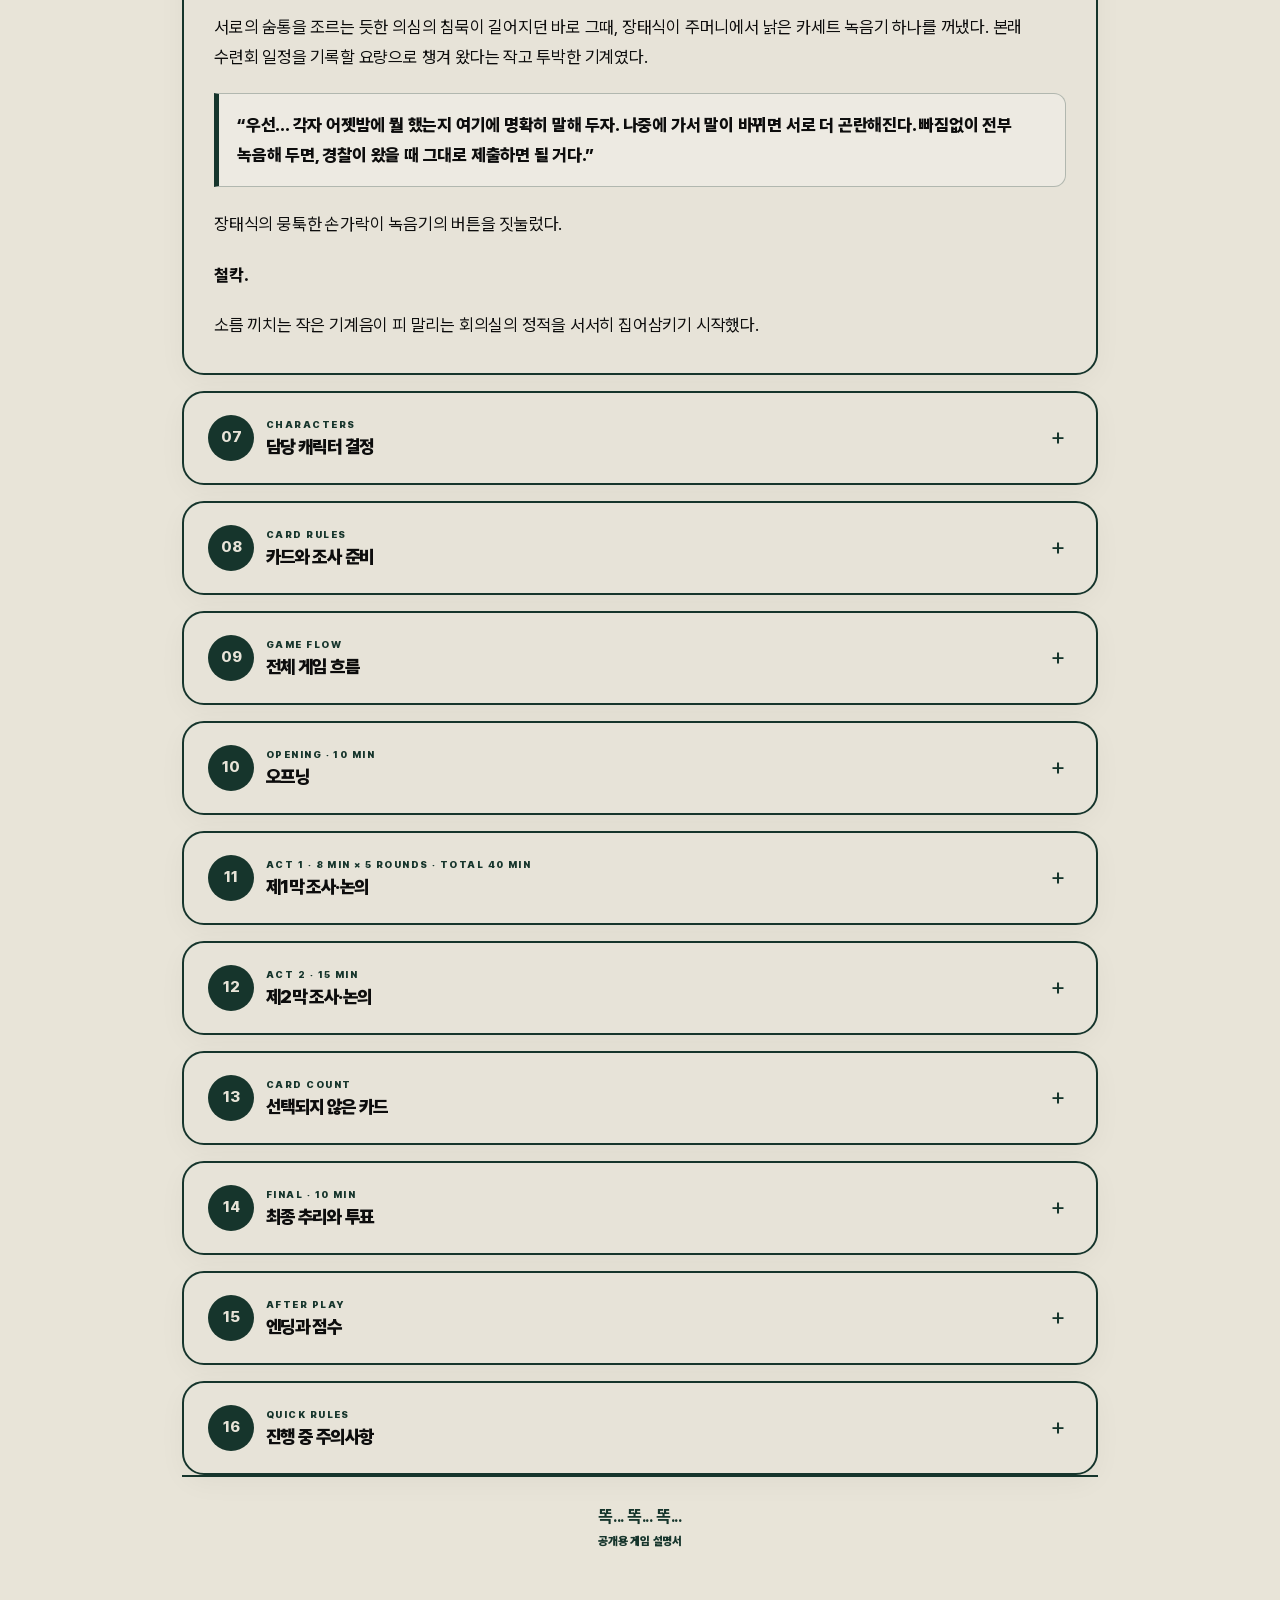
==== commit 1bdd20eb: "Add files via upload" ====
--- a/game-guide/index.html
+++ b/game-guide/index.html
@@ -8,7 +8,7 @@
   <meta name="robots" content="noindex,nofollow,noarchive,nosnippet">
   <title>똑... 똑... 똑... | 게임 설명서</title>
   <meta name="description" content="5인용 GM 없는 머더 미스터리 《똑... 똑... 똑...》 공개용 모바일 게임 설명서">
-  <link rel="stylesheet" href="style.css">
+  <link rel="stylesheet" href="style.css?v=feedback-20260920">
 </head>
 <body>
   <a class="character-return" href="../index.html?from=guide" aria-label="캐릭터 설정서로 돌아가기">← 캐릭터 설정서</a>
@@ -51,6 +51,14 @@
         <div><span>진행 방식</span><strong>GM 없음</strong></div>
       </div>
     </section>
+    <section class="rules-at-a-glance" aria-labelledby="quickRulesTitle">
+      <p class="rule-eyebrow">시작 전 함께 확인</p>
+      <h2 id="quickRulesTitle">이 네 가지만은 놓치지 마세요</h2>
+      <div class="essential-rule"><strong>! 설정서는 본인만</strong><p>내용은 말로 설명하되 <b>화면·원문 공개와 그대로 낭독은 금지</b>합니다. 단, 지정된 첫 진술은 그대로 읽습니다.</p></div>
+      <div class="essential-rule"><strong>제1막은 전체 공개</strong><p>한 사람씩 <b>2장 선택 → 즉시 공개</b>. <mark>8분씩 총 5회</mark>, 공개 카드 <b>총 10장</b>을 채웁니다.</p></div>
+      <div class="essential-rule"><strong>제2막은 개인 확인</strong><p>각자 <b>1장 선택</b>. 전원 선택 후 각자만 보고 다시 뒷면으로 둡니다. <b>직접 보여주기·교환·양도·재선택은 금지</b>합니다.</p></div>
+      <div class="essential-rule"><strong>시간과 사실의 경계</strong><p>시간 조정은 <b>전원 동의</b>로만 합니다. 자기 비밀은 숨길 수 있지만, <b>공개 카드의 객관적 문구는 부정할 수 없습니다.</b></p></div>
+    </section>
     <section class="manual-tools" aria-label="설명서 도구">
       <label class="search-box" for="manualSearch"><span>설명서 검색</span><input id="manualSearch" type="search" placeholder="예: 제2막, 소지품, 동률"></label>
       <div class="tool-buttons"><button id="expandAll" type="button">전체 펼치기</button><button id="collapseAll" type="button">전체 접기</button></div>
@@ -98,7 +106,7 @@
           <div class="prose">
         <p>《똑... 똑... 똑...》은 <strong>5인 전용, GM 없는</strong> 머더 미스터리입니다.</p>
         <p>무대는 2000년대 초, 깊은 산속의 낡은 소형 수련원입니다. 플레이어들은 태권도장 수련회에 참가한 다섯 관계자가 되어, 검은 복도 끝 ‘닫힌 방’에서 발견된 김하준의 죽음을 추리해야 합니다.</p>
-        <p>이 사건에는 한 번의 악의만 있는 것이 아닙니다. 오해, 장난, 공포, 은폐, 침묵이 차례로 이어졌습니다. 누가 무엇을 했는지만이 아니라, 어떤 선택이 다음 선택을 불러왔는지 밝혀내세요.</p></div>
+</div>
         </div>
       </article>
 
@@ -198,7 +206,7 @@
           <p>문이 열렸다.</p>
           <p>퀴퀴한 먼지 냄새가 쏟아져 나오는 어두운 방 안에서 사라졌던 김하준이 발견되었다. 김하준은 방 안쪽 바닥에 쓰러져 있었다. 몸은 이미 차가웠다. 얼굴과 코 주변에는 마른 피가 남아 있었고, 머리 한쪽에는 둔한 물체에 맞은 듯한 상처가 보였다.</p>
           <p>남은 다섯 사람은 도망치듯 회의실로 모여들었다. 방금 전까지 하준의 이름을 애타게 부르며 수련원을 뒤지던 다급한 목소리들은 공기 중으로 흩어져 버렸다. 굳게 닫힌 회의실 안에는 이제 서로를 곁눈질하며 내뱉는 거친 숨소리만이 무겁게 가라앉아 있었다.</p>
-          <p>경찰을 불러야만 했다. 하지만 수련원 안의 유선전화는 연결음조차 잡히지 않는 먹통이었다. 각자의 휴대전화 역시 산속이라 신호가 잡히지 않아 통화가 연결되지 않았다. 유일한 희망인 관리자는 출장 중이었다. 결국 외부와 연락하려면 누군가 직접 산길을 타고 시내까지 내려가야만 했다.</p>
+          <p>경찰을 불러야만 했다. 장태식이 관리실의 유선전화로 연락을 시도했지만, 연결음조차 들리지 않았다. 각자의 휴대전화 역시 산속이라 신호가 잡히지 않아 통화가 연결되지 않았다. 유일한 희망인 관리자는 출장 중이었다. 결국 외부와 연락하려면 누군가 직접 산길을 타고 시내까지 내려가야만 했다.</p>
           <p>누군가는 험한 길을 뚫고 시내로 내려가 경찰을 불러와야 했고, 또 다른 누군가는 이 수련원에 남아 김하준과 현장을 지켜야 했다. 그리고 그 모든 행동에 앞서, 무엇보다 시급한 것이 있었다. 지금 이 좁은 공간 안에 있는 사람들 중 김하준의 죽음과 가장 깊게 얽힌 사람을 확인하는 일이었다. 바깥에서 걸쇠가 잠긴 방, 외부와 단절된 수련원. 그게 누구든, 경찰이 도착할 때까지 함부로 움직이게 내버려 둘 수는 없었다.</p>
           <p>서로의 숨통을 조르는 듯한 의심의 침묵이 길어지던 바로 그때, 장태식이 주머니에서 낡은 카세트 녹음기 하나를 꺼냈다. 본래 수련회 일정을 기록할 요량으로 챙겨 왔다는 작고 투박한 기계였다.</p>
           <blockquote>“우선... 각자 어젯밤에 뭘 했는지 여기에 명확히 말해 두자. 나중에 가서 말이 바뀌면 서로 더 곤란해진다. 빠짐없이 전부 녹음해 두면, 경찰이 왔을 때 그대로 제출하면 될 거다.”</blockquote>
@@ -305,7 +313,7 @@
           <div class="prose">
         <ol class="numbered-list">
           <li>임시 진행자가 ‘이야기의 배경’을 읽어 준 뒤, 각자 자신의 캐릭터 설정서 QR을 스캔해 모바일 설정서를 조용히 읽습니다.</li>
-          <li>설정서 화면과 원문은 다른 플레이어에게 보여주거나 그대로 낭독하지 않습니다.</li>
+          <li><mark><b>설정서 화면·원문 공개와 그대로 낭독은 금지</b></mark>합니다. 단, 아래의 첫 진술은 예외입니다.</li>
           <li>설정서 확인이 끝나면 캐릭터 카드에 적힌 첫 진술 요약을 순서대로 읽습니다.</li>
           <li>첫 진술 요약은 김하준의 시신이 발견된 직후, 각 인물이 녹음기 앞에서 한 공개 진술입니다. 문장을 바꾸지 않습니다.</li>
           <li>모든 첫 진술이 끝나면 제1막 <strong>1회차</strong>를 시작합니다.</li>
@@ -343,11 +351,12 @@
         </div>
         <p class="round-repeat-caption">첫 조사 담당자를 정한 뒤, 매 회차가 끝날 때마다 시계 방향의 다음 플레이어가 담당합니다. 다섯 명 모두 한 번씩 담당해야 합니다.</p>
 
+<div class="rule-alert rule-alert--timer" role="note"><strong>타이머 · 선택과 공개도 8분 안에</strong><p>담당자를 확인한 뒤 <b>카드를 고르기 전에 8분 타이머를 시작</b>합니다. 카드 선택·공개·논의를 합쳐 한 회차입니다. <b>공개 뒤 새로 8분을 재지 않습니다.</b></p><p>시간을 줄이거나 늘리려면 <b>전원 동의</b>가 필요합니다. 일찍 마쳐도 <b>담당자 교대와 총 5회 진행</b>은 생략하지 않습니다.</p></div>
         <h3 class="step-heading">한 회차 8분의 진행 순서</h3>
         <ol class="round-flow-list">
-          <li><span class="flow-number" aria-hidden="true">1</span><span class="flow-text">이번 회차의 조사 담당자를 확인합니다.</span></li>
+          <li><span class="flow-number" aria-hidden="true">1</span><span class="flow-text">이번 회차의 조사 담당자를 확인하고 <b>8분 타이머를 시작</b>합니다.</span></li>
           <li><span class="flow-number" aria-hidden="true">2</span><span class="flow-text">조사 담당자가 조사 카드와 개인 소지품 카드를 모두 포함한 조사 가능 카드 중 2장을 선택합니다.</span></li>
-          <li><span class="flow-number" aria-hidden="true">3</span><span class="flow-text">선택한 두 카드를 즉시 전체 공개합니다.</span></li>
+          <li><span class="flow-number" aria-hidden="true">3</span><span class="flow-text">선택한 두 카드를 <b>즉시 전체 공개</b>합니다.</span></li>
           <li><span class="flow-number" aria-hidden="true">4</span><span class="flow-text">8분 중 남은 시간 동안 자유롭게 논의합니다.</span></li>
           <li><span class="flow-number" aria-hidden="true">5</span><span class="flow-text">8분이 끝나면 다음 담당자로 바꾸어 새 회차를 시작합니다.</span></li>
         </ol>
@@ -355,8 +364,8 @@
         <ul class="manual-list">
           <li>조사 카드 2장을 선택할 수 있습니다.</li>
           <li>조사 카드 1장과 다른 사람의 개인 소지품 카드 1장을 선택할 수 있습니다.</li>
-          <li>개인 소지품 카드 2장을 동시에 선택할 수 없습니다.</li>
-          <li>자신의 개인 소지품 카드는 선택할 수 없습니다.</li>
+          <li><b>개인 소지품 카드 2장 동시 선택은 금지</b>합니다.</li>
+          <li><b>자신의 개인 소지품은 선택할 수 없습니다.</b></li>
         </ul>
         <p>선택한 두 카드는 즉시 전체 공개합니다. 공개된 카드는 테이블 중앙에 앞면으로 놓고 누구나 다시 확인할 수 있게 둡니다.</p>
         <p>카드 공개 뒤 남은 시간 동안 자유롭게 논의합니다. 공개 단서, 첫 진술, 서로의 말에 드러난 모순을 연결해 사건을 추리합니다.</p></div>
@@ -380,6 +389,7 @@
         <div class="section-content" id="act-two-content" hidden>
           <div class="prose">
         <div class="rule-callout"><strong>제1막 5회차를 모두 마치고, 전체 공개 카드가 총 10장인지 확인한 뒤 제2막을 시작합니다.</strong></div>
+        <div class="rule-alert rule-alert--private" role="note"><strong>! 제2막은 카드 앞면 공개 금지</strong><p><b>말로 설명·은폐·왜곡은 가능</b>하지만, 원문을 직접 보여줄 수는 없습니다. <b>교환·양도·재선택도 금지</b>합니다.</p><p><b>15분에는 카드 선택·개인 확인·논의가 모두 포함</b>됩니다. 첫 사람이 카드를 고르기 전에 타이머를 시작합니다.</p></div>
         <div class="investigable-definition" role="note" aria-label="제2막 조사 가능 카드 정의">
           <strong>제2막도 조사 카드만 선택하는 것이 아닙니다.</strong>
           <span>남은 <b>조사 카드와 개인 소지품 카드를 합친 조사 가능 카드</b> 중에서 각자 1장씩 선택합니다.</span>
@@ -409,7 +419,7 @@
           <div class="prose">
         <div class="flow-box"><span>조사 가능 카드 <strong>18장</strong></span><span>제1막 전체 공개 <strong>10장</strong></span><span>제2막 개인 선택 <strong>5장</strong></span><span>끝까지 미선택 <strong>3장</strong></span></div>
         <p>마지막 3장은 조사 과정에서 아무도 선택하지 않은 상태로 남습니다. 조사 카드라면 누구도 앞면을 볼 수 없습니다. 개인 소지품 카드라면 원래 소유자는 이미 내용을 알고 있을 수 있지만, 다른 플레이어는 앞면을 확인할 수 없습니다.</p>
-        <p>미선택 카드 3장은 게임 종료 전까지 새로 공개하거나 가져올 수 없습니다.</p>
+        <p><b>미선택 카드 3장은 게임 종료 전까지 공개·추가 선택할 수 없습니다.</b></p>
         <p>카드 선택 자체도 추리의 일부입니다. 모든 조합이 같은 난도로 이어지는 것은 아니므로, 이미 나온 정보와 연결되는 장소와 소지품을 신중히 선택해야 합니다.</p></div>
         </div>
       </article>
@@ -428,7 +438,7 @@
         <h3>최종 추리 · 5분</h3>
         <p>제2막 조사 / 논의가 끝나면 최종 추리를 진행한다. 제한 시간은 5분이다. 이 시간에는 더 이상 카드를 선택하지 않는다. 플레이어들은 지금까지 나온 정보를 바탕으로 마지막 논의를 한다. 최종 추리가 끝나면 투표로 넘어간다.</p>
         <h3>투표 · 5분</h3>
-        <p>김하준의 사망에 가장 직접적인 원인을 만들고, 그를 살릴 수 있었던 마지막 가능성을 끊은 <strong>‘최종 책임자’ 한 명</strong>을 지목합니다. 어느 인물도 이 기준에 해당하지 않고 순수한 사고사라고 판단한다면 ‘사고사’에 투표할 수 있습니다.</p>
+        <p>김하준의 사망에 가장 결정적인 원인을 제공한 <strong>‘최종 책임자’ 한 명</strong>을 지목합니다. <strong>치명적인 일이 벌어진 경위, 각 인물이 알고 있던 위험, 이후의 선택</strong>을 함께 판단하세요. 가장 늦게 행동한 사람이 자동으로 최종 책임자가 되는 것은 아닙니다. 어느 인물도 이 기준에 해당하지 않고 순수한 사고사라고 판단한다면 ‘사고사’에 투표할 수 있습니다.</p>
         <p>원한다면 투표 직전 각자 최종 추리를 1분 이내로 말합니다. 투표는 동시에 공개합니다.</p>
         <div class="rule-callout">동률이면 동률 대상만 두고 3분간 재논의한 뒤 재투표합니다. 다시 동률이면 제1막의 첫 조사 담당자가 동률 대상 중 하나를 최종 지목합니다.</div></div>
         </div>
@@ -475,7 +485,7 @@
           <li>다른 캐릭터의 설정서 QR은 스캔하지 않습니다. 캐릭터 설정서 화면과 비공개 카드는 직접 보여주지 않습니다.</li>
           <li>제2막에서 선택한 카드는 확인 뒤 다시 뒷면으로 보관하며, 다른 사람과 교환하거나 양도할 수 없습니다.</li>
           <li>지도는 공개 정보지만 시설의 연결 관계만 보여 줍니다. 실외 시설 사이의 정확한 거리와 방위는 추리 근거로 사용하지 않습니다.</li>
-          <li>공개 카드의 존재와 객관적 문구는 부정할 수 없습니다. 해석과 책임은 얼마든지 다툴 수 있습니다.</li>
+          <li><mark><b>공개 카드의 존재와 객관적 문구는 부정할 수 없습니다.</b></mark> 해석과 책임은 얼마든지 다툴 수 있습니다.</li>
           <li>새로운 인물, 통로, 물건, 초자연 현상을 즉석에서 만들지 않습니다.</li>
           <li>자신의 비밀을 숨길 수 있지만, 게임 밖의 개인정보나 실제 경험을 연기에 끌어오지 않습니다.</li>
           <li>투표는 ‘가장 수상한 사람’이 아니라 사망의 결정적 흐름을 만든 최종 책임자를 고르는 절차입니다.</li>
--- a/game-guide/style.css
+++ b/game-guide/style.css
@@ -965,3 +965,20 @@
   margin-top: 7px;
   line-height: 1.7;
 }
+
+/* 2026-09-20: 핵심 규칙. 색상뿐 아니라 제목/굵기/기호로도 구분한다. */
+.rules-at-a-glance{background:#fffaf0;border:2px solid #16352c;border-radius:16px;padding:22px;margin:24px 0;overflow-wrap:anywhere}
+.rules-at-a-glance h2{font-size:1.35em;line-height:1.45;margin:0 0 18px;color:#16352c}
+.rule-eyebrow{font-weight:800;color:#6c4812;margin:0 0 7px}
+.essential-rule{border-top:1px solid #d4cdbc;padding:14px 0}
+.essential-rule:first-of-type{border-top:0;padding-top:0}
+.essential-rule:last-child{padding-bottom:0}
+.essential-rule>strong{display:block;font-size:1.08em;font-weight:800;margin-bottom:5px;color:#16352c}
+.essential-rule p,.rule-alert p{margin:6px 0 0;line-height:1.8}
+mark{background:#fae4a6;color:#352708;padding:.05em .2em;box-decoration-break:clone;-webkit-box-decoration-break:clone}
+.rule-alert{border:2px solid #8a5618;background:#fff3d8;color:#332711;border-radius:12px;padding:17px;margin:20px 0;overflow-wrap:anywhere}
+.rule-alert>strong{display:block;font-size:1.08em;font-weight:800}
+.rule-alert--private{border-color:#1d4ca6;background:#edf3ff;color:#142746}
+.prose strong,.prose b{font-weight:800}
+@media(max-width:400px){.rules-at-a-glance{padding:16px}.rule-alert{padding:14px}}
+@media print{.rules-at-a-glance,.rule-alert{break-inside:avoid}mark{border-bottom:1px solid #352708}}
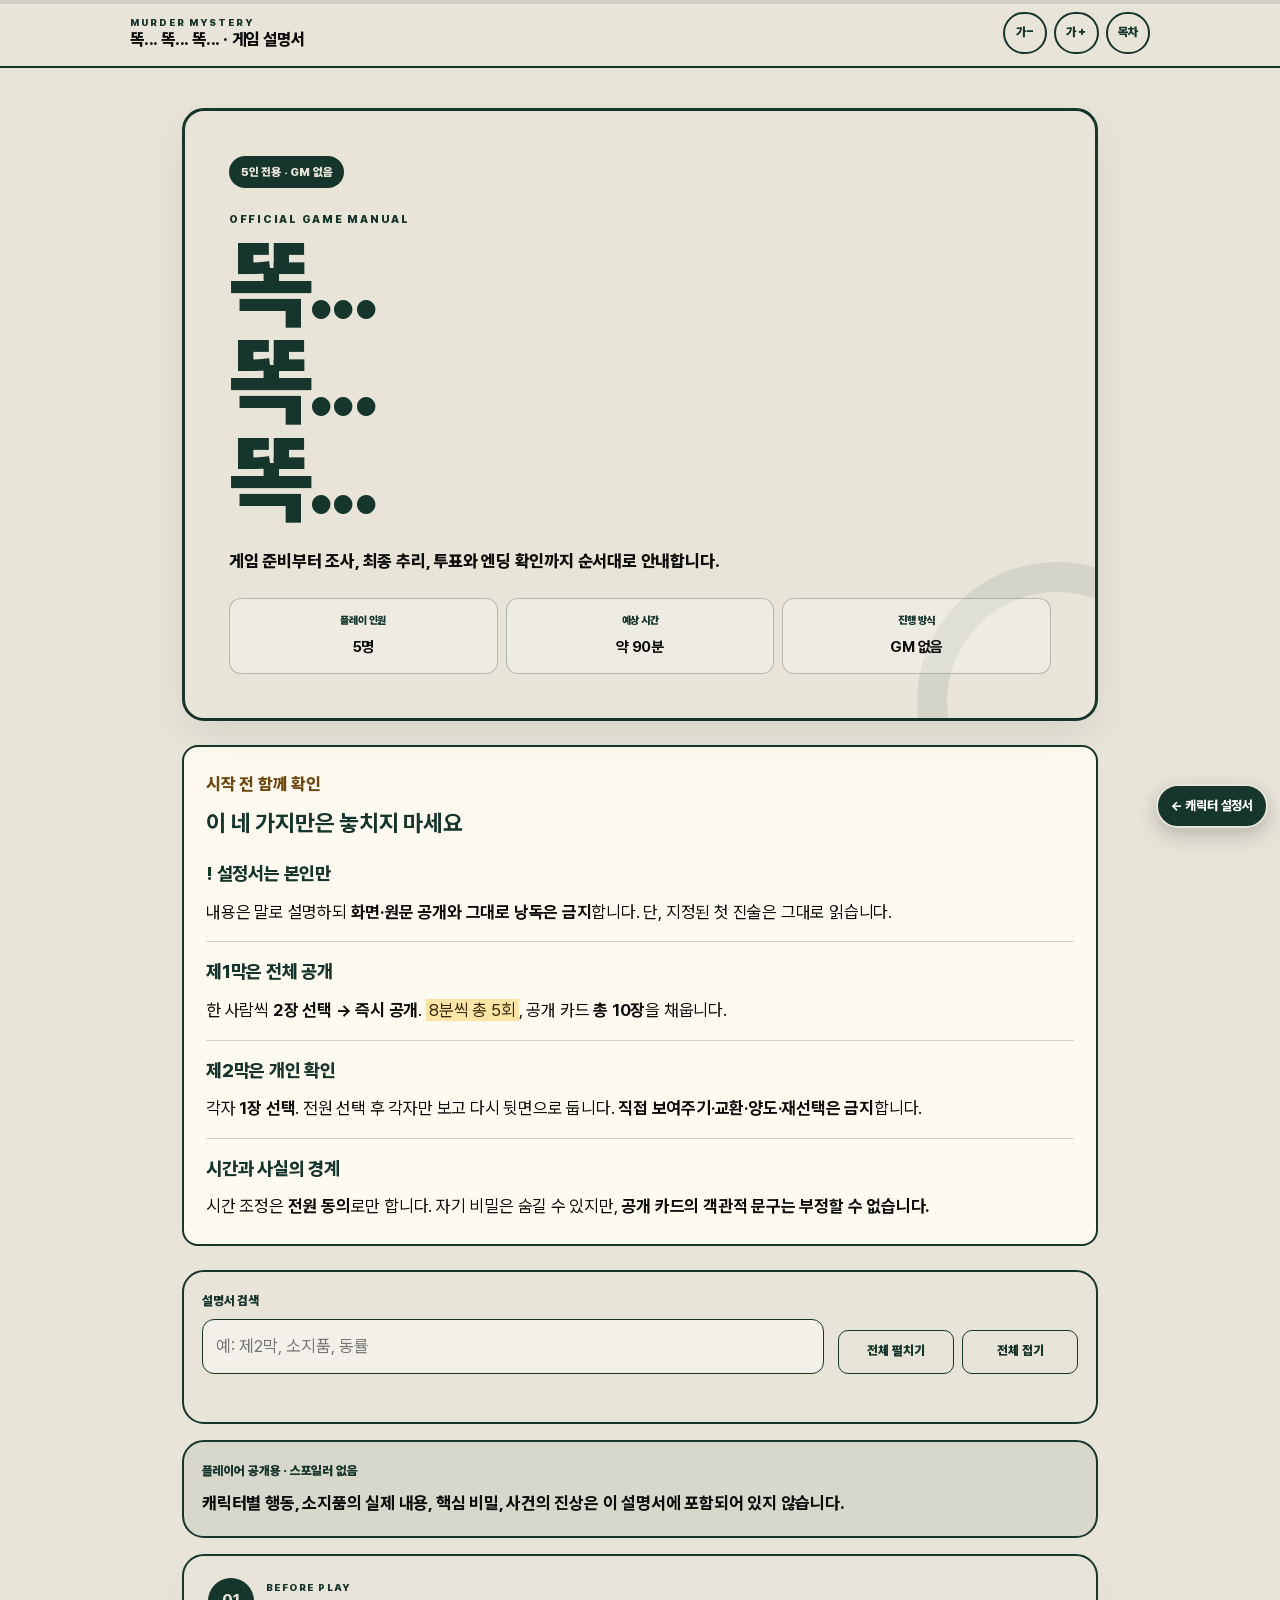
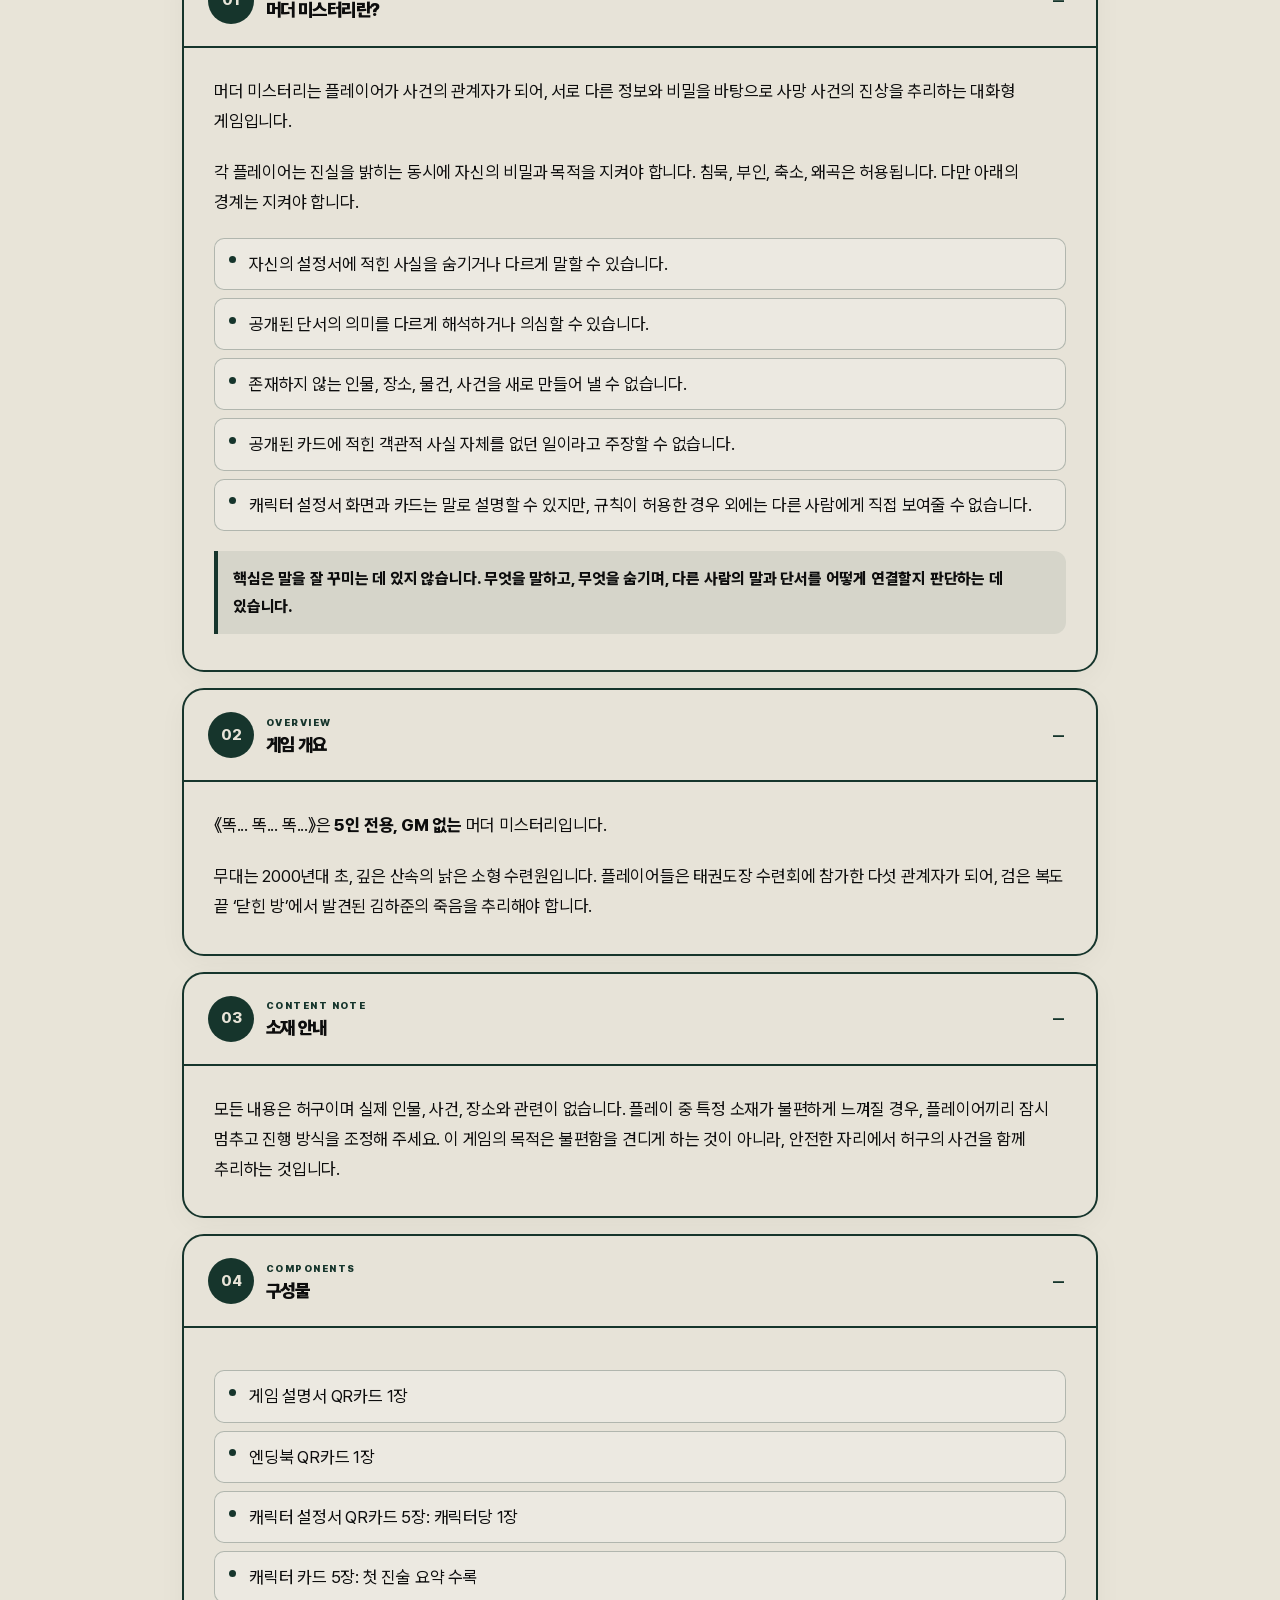
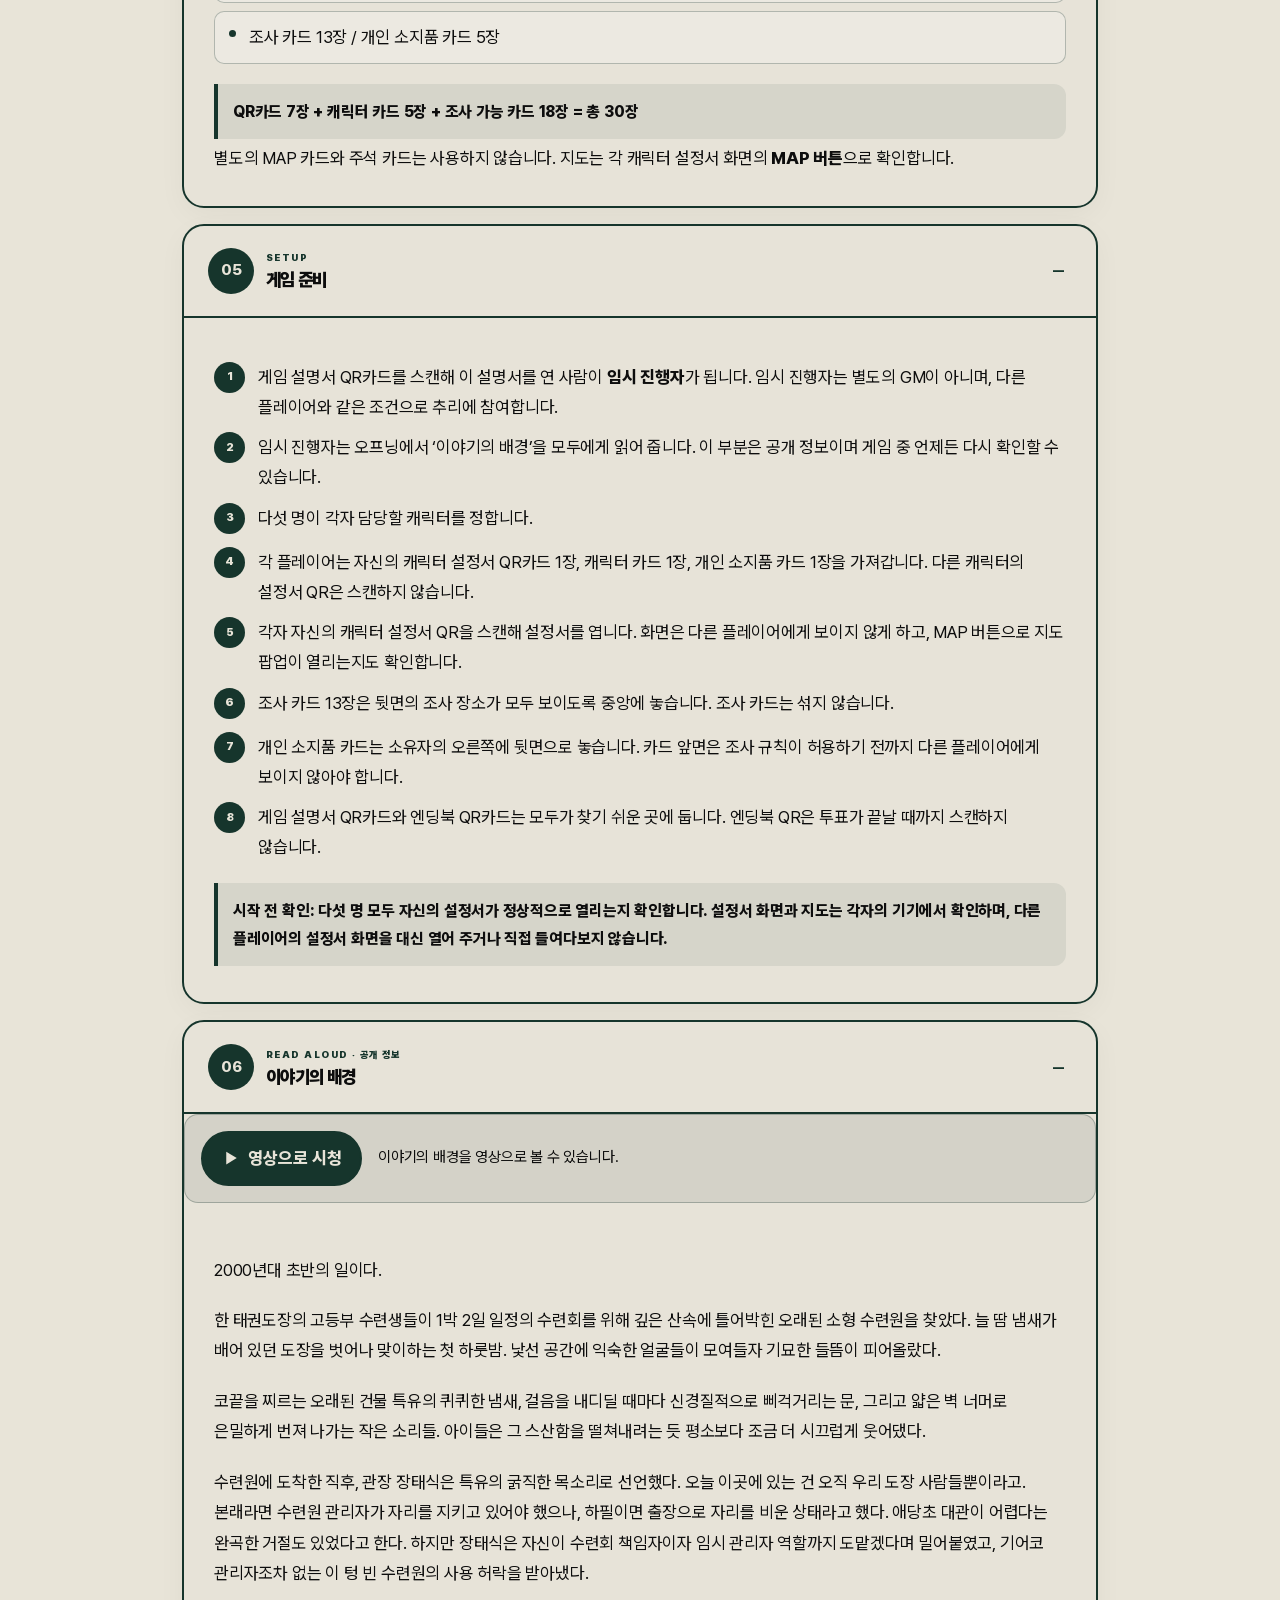
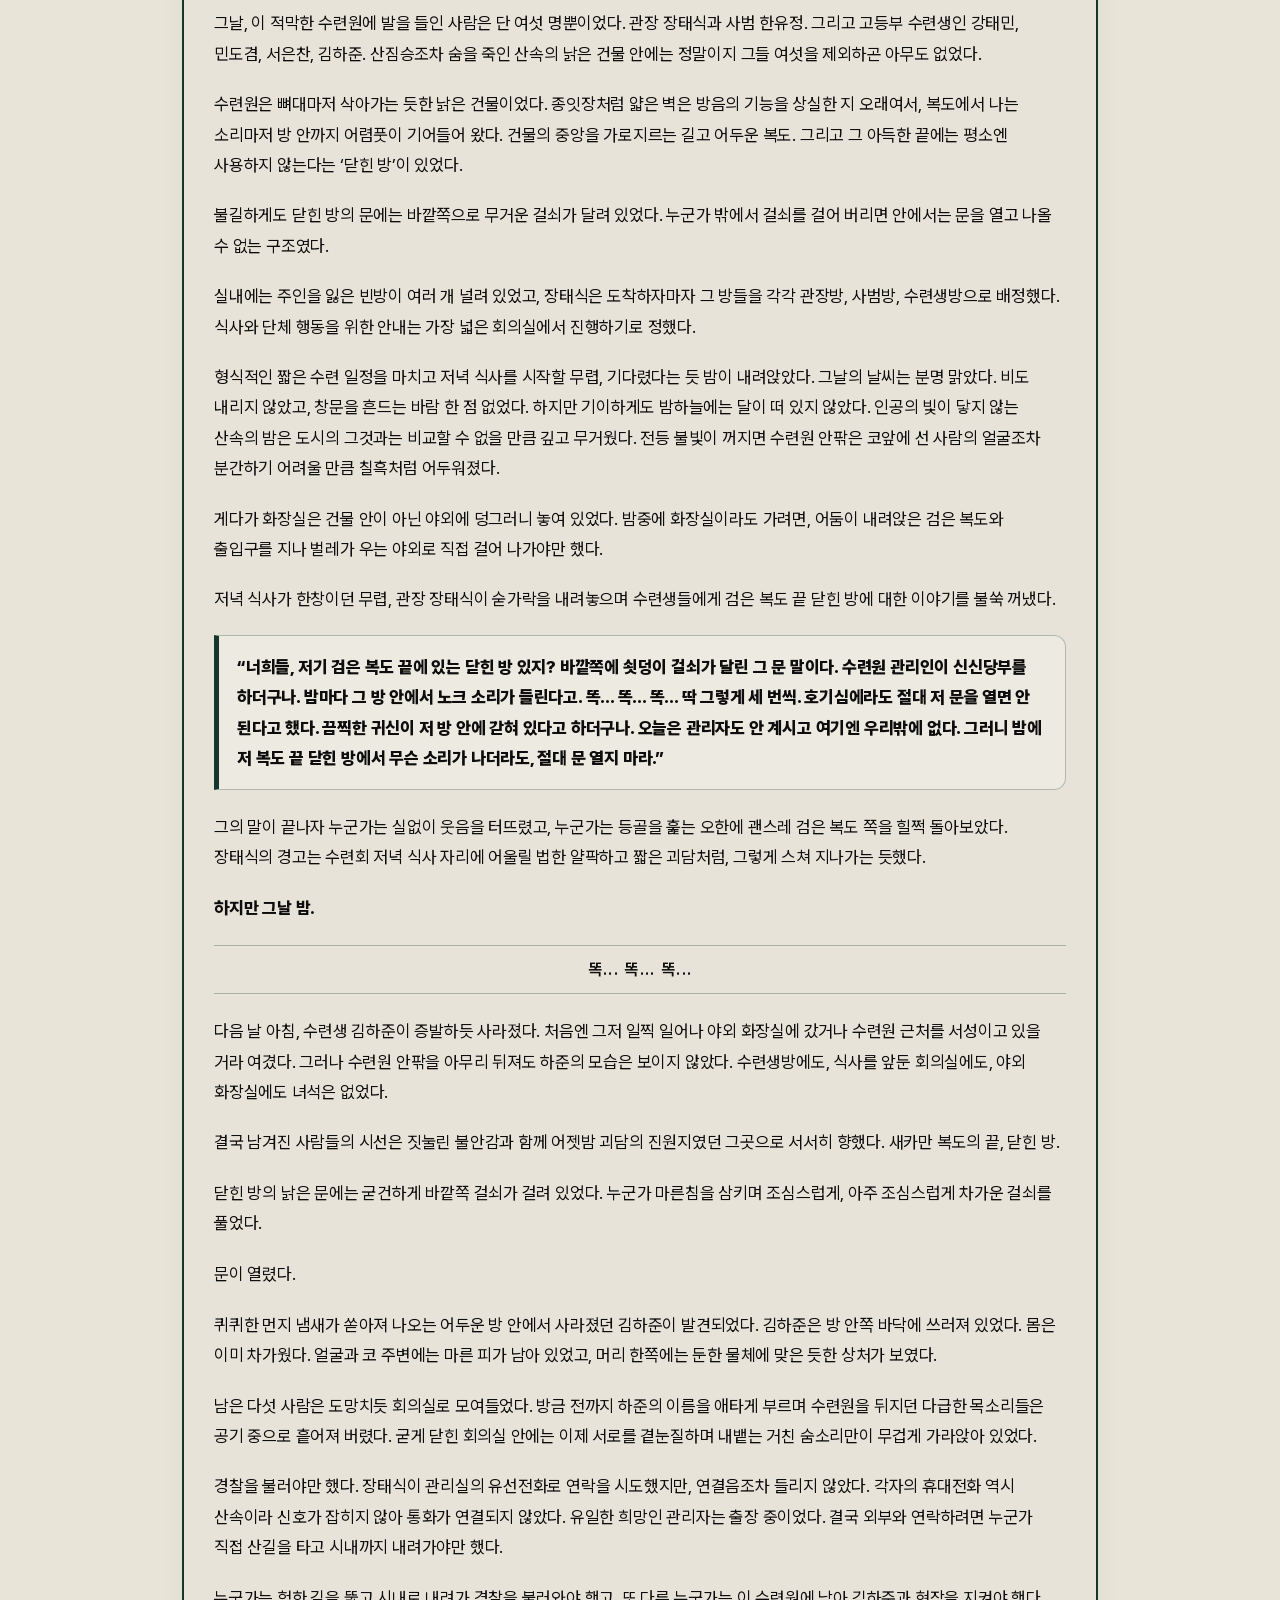
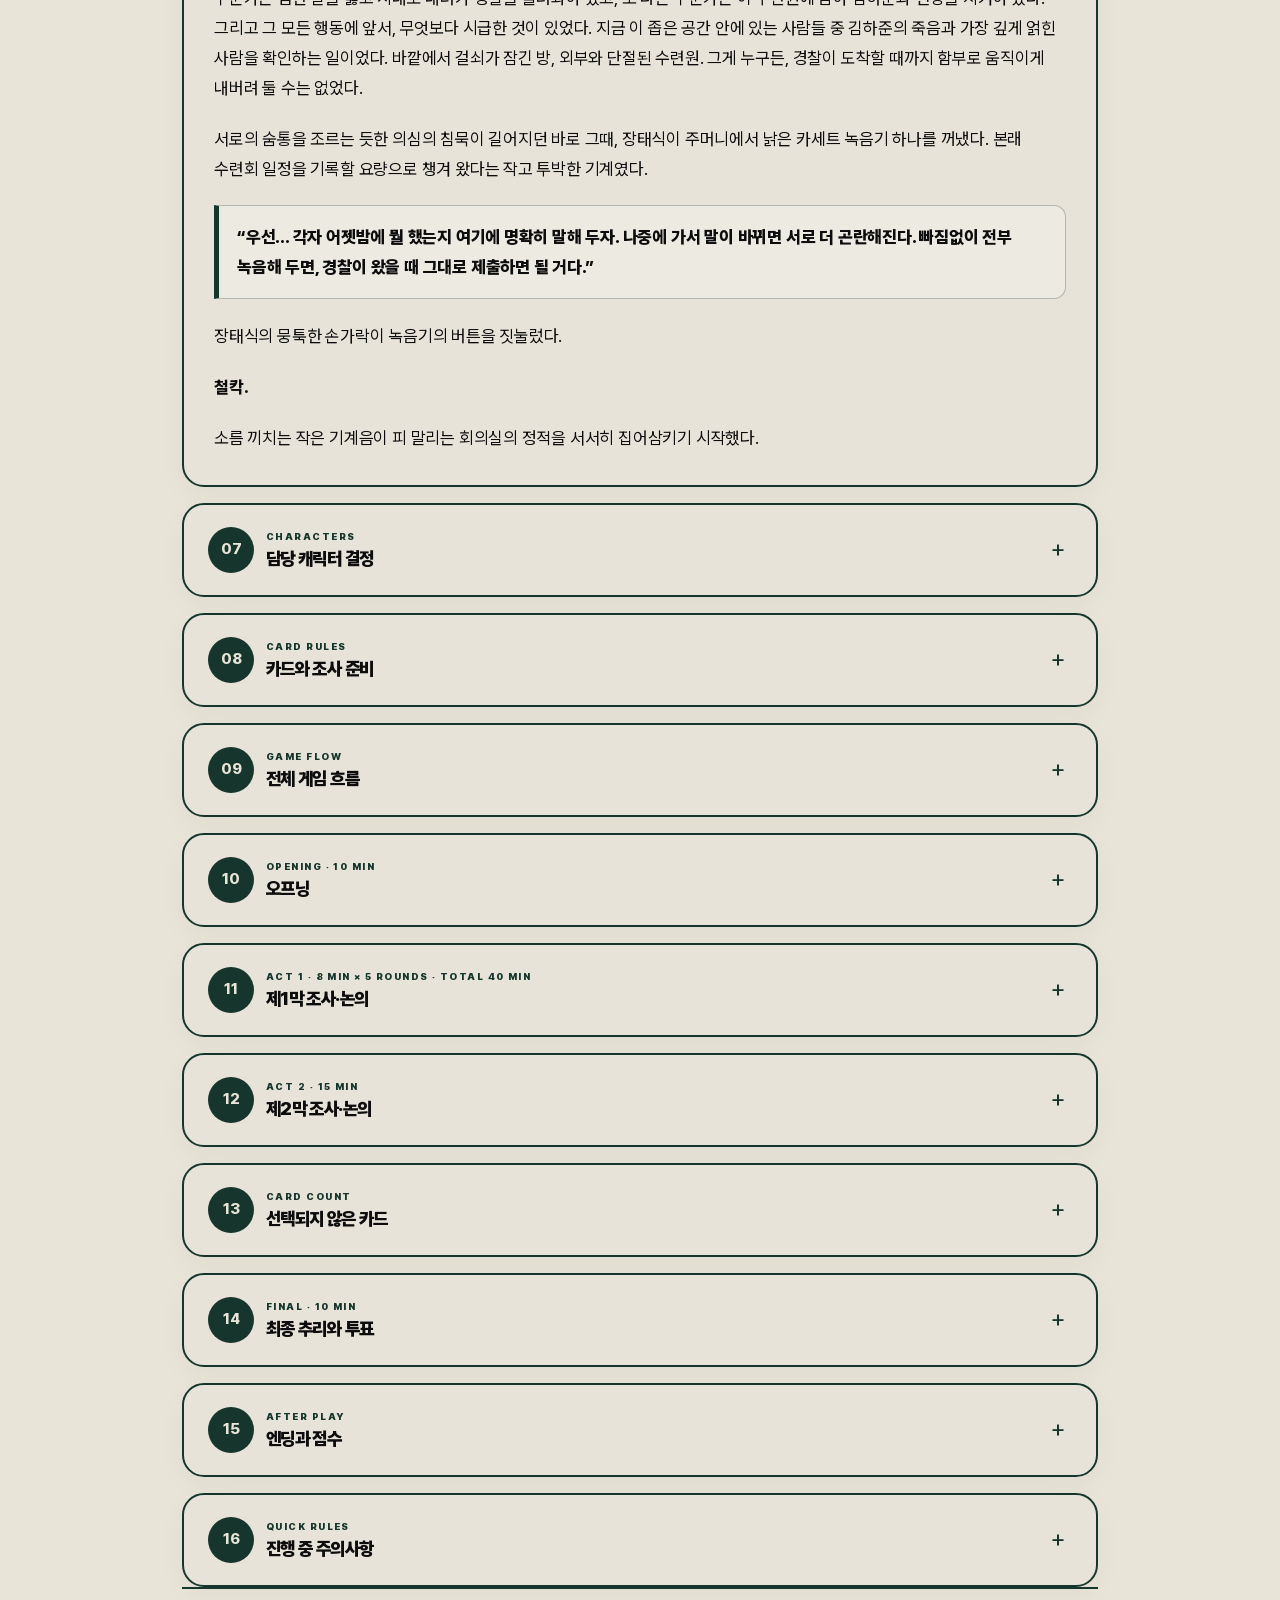
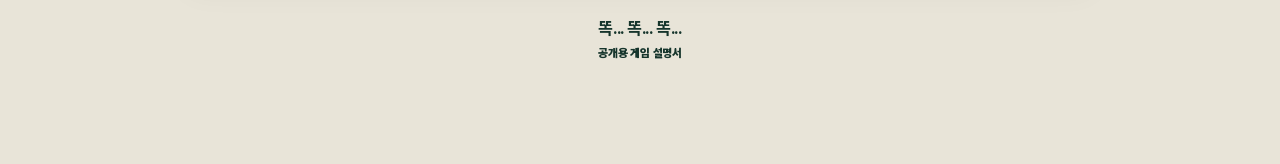
==== commit c6f415a0: "배경 영상 추가" ====
--- a/game-guide/index.html
+++ b/game-guide/index.html
@@ -9,6 +9,7 @@
   <title>똑... 똑... 똑... | 게임 설명서</title>
   <meta name="description" content="5인용 GM 없는 머더 미스터리 《똑... 똑... 똑...》 공개용 모바일 게임 설명서">
   <link rel="stylesheet" href="style.css?v=feedback-20260920">
+  <link rel="stylesheet" href="story-video.css?v=20260930-controls2">
 </head>
 <body>
   <a class="character-return" href="../index.html?from=guide" aria-label="캐릭터 설정서로 돌아가기">← 캐릭터 설정서</a>
@@ -183,6 +184,13 @@
           <span class="toggle-mark" aria-hidden="true">−</span>
         </button>
         <div class="section-content" id="story-content">
+          <div class="story-video-entry">
+            <button class="story-video-open" id="storyVideoOpen" type="button" aria-haspopup="dialog" aria-controls="storyVideoModal" aria-expanded="false">
+              <svg width="18" height="18" viewBox="0 0 24 24" fill="currentColor" aria-hidden="true"><path d="M7 3.5v17L21 12z"/></svg>
+              영상으로 시청
+            </button>
+            <p>이야기의 배경을 영상으로 볼 수 있습니다.</p>
+          </div>
           <div class="prose">
         <div class="story">
           <p>2000년대 초반의 일이다.</p>
@@ -464,6 +472,7 @@
         </ol>
         <h3>점수 계산 · 5분 · 선택 규칙</h3>
         <p>점수는 사건의 진실을 확인한 뒤 각 설정서의 목적을 기준으로 계산합니다.</p>
+        <p><strong>목표 달성 여부는 최종 투표가 확정될 때까지의 발언과 행동을 기준으로 판정합니다.</strong> 엔딩 확인과 비밀 공개에서 새롭게 알게 된 내용은 점수에 반영하지 않습니다.</p>
         <p>‘특정 인물에게 핵심 비밀 두 가지가 모두 들키지 않는다’는 목표는 두 비밀이 모두 정확히 간파되었을 때만 실패합니다. 상대가 0개 또는 1개만 알아냈다면 성공입니다. 문장을 그대로 맞힐 필요는 없지만, 비밀이 사건에서 어떤 의미였는지 설명할 수 있어야 ‘간파’로 인정합니다.</p>
         <p>가장 높은 점수를 얻은 플레이어가 ‘최고 추리자’입니다. 동점은 공동 우승입니다.</p></div>
         </div>
@@ -497,5 +506,35 @@
   </main>
   <button class="back-to-top" id="backToTop" type="button" tabindex="-1" aria-hidden="true" aria-label="맨 위로 이동">↑</button>
   <script src="script.js"></script>
+
+  <dialog class="story-video-modal" id="storyVideoModal" aria-labelledby="storyVideoTitle">
+    <div class="story-video-panel" id="storyVideoPanel">
+      <div class="story-video-header">
+        <div><p>똑... 똑... 똑...</p><h2 id="storyVideoTitle">이야기의 배경</h2></div>
+        <button class="story-video-close" id="storyVideoClose" type="button" aria-label="영상 닫기" autofocus>닫기 ×</button>
+      </div>
+      <div class="story-video-screen">
+        <video class="story-video-player" id="storyVideo" playsinline preload="none" aria-label="똑똑똑 이야기의 배경 영상">
+          이 브라우저에서는 영상을 재생할 수 없습니다. 설명서의 배경 이야기를 읽어 주세요.
+        </video>
+      </div>
+      <div class="story-video-footer">
+        <p class="story-video-status" id="storyVideoStatus" role="status" aria-live="polite"></p>
+        <input class="story-video-seek" id="storyVideoSeek" type="range" min="0" max="1" step="1" value="0" aria-label="영상 재생 위치" aria-valuetext="0:00 / --:--" disabled>
+        <div class="story-video-controls" role="group" aria-label="영상 재생 조작">
+          <button class="story-video-control" id="storyVideoPlay" type="button" aria-label="재생" title="재생" disabled>
+            <svg viewBox="0 0 24 24" fill="currentColor" aria-hidden="true"><path class="story-video-play-icon" d="M7 3.5v17L21 12z"/><g class="story-video-pause-icon"><rect x="5" y="4" width="5" height="16" rx="1"/><rect x="14" y="4" width="5" height="16" rx="1"/></g></svg>
+          </button>
+          <div class="story-video-time" aria-label="현재 시간 및 전체 길이"><span id="storyVideoCurrentTime">0:00</span><span aria-hidden="true">/</span><span id="storyVideoDuration">--:--</span></div>
+          <button class="story-video-control" id="storyVideoMute" type="button" aria-label="음소거" aria-pressed="false" title="음소거">
+            <svg viewBox="0 0 24 24" fill="none" stroke="currentColor" stroke-width="1.8" stroke-linecap="round" stroke-linejoin="round" aria-hidden="true"><path d="M11 4 6 8H3v8h3l5 4z"/><g class="story-video-sound-icon"><path d="M15 8a6 6 0 0 1 0 8M18 5a10 10 0 0 1 0 14"/></g><g class="story-video-muted-icon"><path d="m16 9 6 6m0-6-6 6"/></g></svg>
+          </button>
+          <button class="story-video-fullscreen" id="storyVideoFullscreen" type="button" aria-pressed="false" disabled>전체화면</button>
+        </div>
+      </div>
+    </div>
+  </dialog>
+  <script src="story-video-config.js?v=20260930"></script>
+  <script src="story-video.js?v=20260930-controls2"></script>
 </body>
 </html>
--- a/game-guide/story-video.css
+++ b/game-guide/story-video.css
@@ -0,0 +1,144 @@
+.story-video-entry {
+  display: flex;
+  flex-wrap: wrap;
+  align-items: center;
+  gap: 10px 16px;
+  margin: 0 0 24px;
+  padding: 16px;
+  background: var(--navy-soft);
+  border: 1px solid var(--navy-mid);
+  border-radius: 14px;
+}
+.story-video-open {
+  display: inline-flex;
+  align-items: center;
+  justify-content: center;
+  gap: 9px;
+  min-height: 48px;
+  padding: 10px 18px;
+  color: var(--paper);
+  background: var(--navy);
+  border: 2px solid var(--navy);
+  border-radius: 999px;
+  font-weight: 800;
+  cursor: pointer;
+}
+.story-video-entry p { margin: 0; font-size: .88em; line-height: 1.6; }
+.story-video-open svg { flex: none; }
+html.story-video-is-open { overflow: hidden; scrollbar-gutter: stable; }
+.story-video-modal {
+  position: fixed;
+  inset: 0;
+  width: min(760px, calc(100% - 24px));
+  max-width: none;
+  max-height: calc(100vh - 24px);
+  max-height: calc(100dvh - 24px);
+  margin: auto;
+  padding: 0;
+  overflow: auto;
+  overscroll-behavior: contain;
+  color: var(--ink);
+  background: var(--paper);
+  border: 2px solid var(--navy);
+  border-radius: 18px;
+  box-shadow: 0 24px 80px #0008;
+}
+.story-video-modal:not([open]) { display: none; }
+.story-video-modal::backdrop { background: rgba(4, 12, 9, .84); }
+.story-video-panel { display: flex; flex-direction: column; min-height: 0; background: var(--paper); }
+.story-video-header {
+  display: flex;
+  align-items: center;
+  justify-content: space-between;
+  flex: none;
+  gap: 12px;
+  padding: 14px 16px;
+}
+.story-video-header h2 { margin: 0; font-size: 1.05rem; line-height: 1.45; }
+.story-video-header p { margin: 0 0 2px; font-size: .75rem; color: var(--navy); font-weight: 700; }
+.story-video-close, .story-video-fullscreen, .story-video-control {
+  flex: none;
+  min-height: 44px;
+  padding: 8px 13px;
+  color: var(--navy);
+  background: transparent;
+  border: 1px solid var(--navy-mid);
+  border-radius: 10px;
+  font-size: .88rem;
+  font-weight: 800;
+  cursor: pointer;
+}
+.story-video-screen { display: flex; align-items: center; justify-content: center; min-height: 0; background: #080b09; }
+.story-video-player {
+  display: block;
+  width: 100%;
+  height: min(62vh, 660px);
+  height: min(62dvh, 660px);
+  object-fit: contain;
+  background: #080b09;
+}
+.story-video-footer { flex: none; padding: 8px 16px 12px; border-top: 1px solid var(--navy-mid); }
+.story-video-status { margin: 0 0 6px; font-size: .82rem; line-height: 1.5; }
+.story-video-status:empty { display: none; }
+.story-video-controls { display: grid; grid-template-columns: 44px minmax(0, 1fr) 44px auto; align-items: center; gap: 8px; }
+.story-video-control { display: grid; place-items: center; width: 44px; height: 44px; padding: 9px; }
+.story-video-control svg { display: block; width: 22px; height: 22px; pointer-events: none; }
+.story-video-pause-icon, .story-video-muted-icon { display: none; }
+.is-playing .story-video-play-icon, .is-muted .story-video-sound-icon { display: none; }
+.is-playing .story-video-pause-icon, .is-muted .story-video-muted-icon { display: inline; }
+.story-video-time { min-width: 0; color: var(--navy); font-size: .82rem; line-height: 1.4; font-variant-numeric: tabular-nums; white-space: nowrap; }
+.story-video-time span[aria-hidden] { margin: 0 3px; opacity: .6; }
+.story-video-fullscreen { white-space: nowrap; font-size: .82rem; }
+.story-video-seek {
+  --seek-progress: 0%;
+  display: block;
+  width: 100%; height: 32px; margin: 0 0 4px; padding: 0;
+  appearance: none; -webkit-appearance: none;
+  background: transparent; cursor: pointer; accent-color: var(--navy);
+}
+.story-video-seek::-webkit-slider-runnable-track { height: 6px; border-radius: 9px; background: linear-gradient(to right, var(--navy) var(--seek-progress), var(--navy-mid) var(--seek-progress)); }
+.story-video-seek::-moz-range-track { height: 6px; border-radius: 9px; background: var(--navy-mid); }
+.story-video-seek::-moz-range-progress { height: 6px; border-radius: 9px; background: var(--navy); }
+.story-video-seek::-webkit-slider-thumb { width: 20px; height: 20px; margin-top: -7px; border: 2px solid var(--paper); border-radius: 50%; appearance: none; -webkit-appearance: none; background: var(--navy); box-shadow: 0 0 0 1px var(--navy-mid); }
+.story-video-seek::-moz-range-thumb { width: 16px; height: 16px; border: 2px solid var(--paper); border-radius: 50%; background: var(--navy); box-shadow: 0 0 0 1px var(--navy-mid); }
+.story-video-footer button:disabled, .story-video-seek:disabled { opacity: .45; cursor: default; }
+.story-video-open:focus-visible, .story-video-modal button:focus-visible, .story-video-player:focus-visible, .story-video-seek:focus-visible {
+  outline: 3px solid #9c6921;
+  outline-offset: 3px;
+}
+.story-video-panel:fullscreen { width: 100%; height: 100%; }
+.story-video-panel:-webkit-full-screen { width: 100%; height: 100%; }
+.story-video-panel:fullscreen .story-video-screen { flex: 1; }
+.story-video-panel:-webkit-full-screen .story-video-screen { flex: 1; }
+.story-video-panel:fullscreen .story-video-player { height: 100%; min-height: 0; }
+.story-video-panel:-webkit-full-screen .story-video-player { height: 100%; min-height: 0; }
+.story-video-modal.is-expanded {
+  width: 100%; max-height: none; height: 100vh; height: 100dvh;
+  margin: 0; border: 0; border-radius: 0;
+}
+.story-video-modal.is-expanded .story-video-panel { height: 100%; }
+.story-video-modal.is-expanded .story-video-screen { flex: 1; overflow: hidden; }
+.story-video-modal.is-expanded .story-video-player { height: 100%; }
+.story-video-panel:fullscreen .story-video-header, .story-video-modal.is-expanded .story-video-header {
+  padding-top: max(14px, env(safe-area-inset-top));
+}
+.story-video-panel:fullscreen .story-video-footer, .story-video-modal.is-expanded .story-video-footer {
+  padding-bottom: max(10px, env(safe-area-inset-bottom));
+}
+@media (max-width: 480px) {
+  .story-video-entry { align-items: stretch; flex-direction: column; }
+  .story-video-open { width: 100%; }
+  .story-video-header, .story-video-footer { padding-left: 12px; padding-right: 12px; }
+  .story-video-controls { gap: 6px; }
+  .story-video-time { font-size: .72rem; }
+  .story-video-fullscreen { padding-left: 10px; padding-right: 10px; }
+}
+@media (max-height: 480px) and (orientation: landscape) {
+  .story-video-header { padding-top: 6px; padding-bottom: 6px; }
+  .story-video-footer { padding-top: 4px; padding-bottom: 4px; }
+  .story-video-player { height: calc(100dvh - 184px); }
+}
+@media (max-height: 650px) and (orientation: portrait) {
+  .story-video-player { height: max(100px, calc(100dvh - 230px)); }
+}
+@media print { .story-video-entry, .story-video-modal { display: none !important; } }
